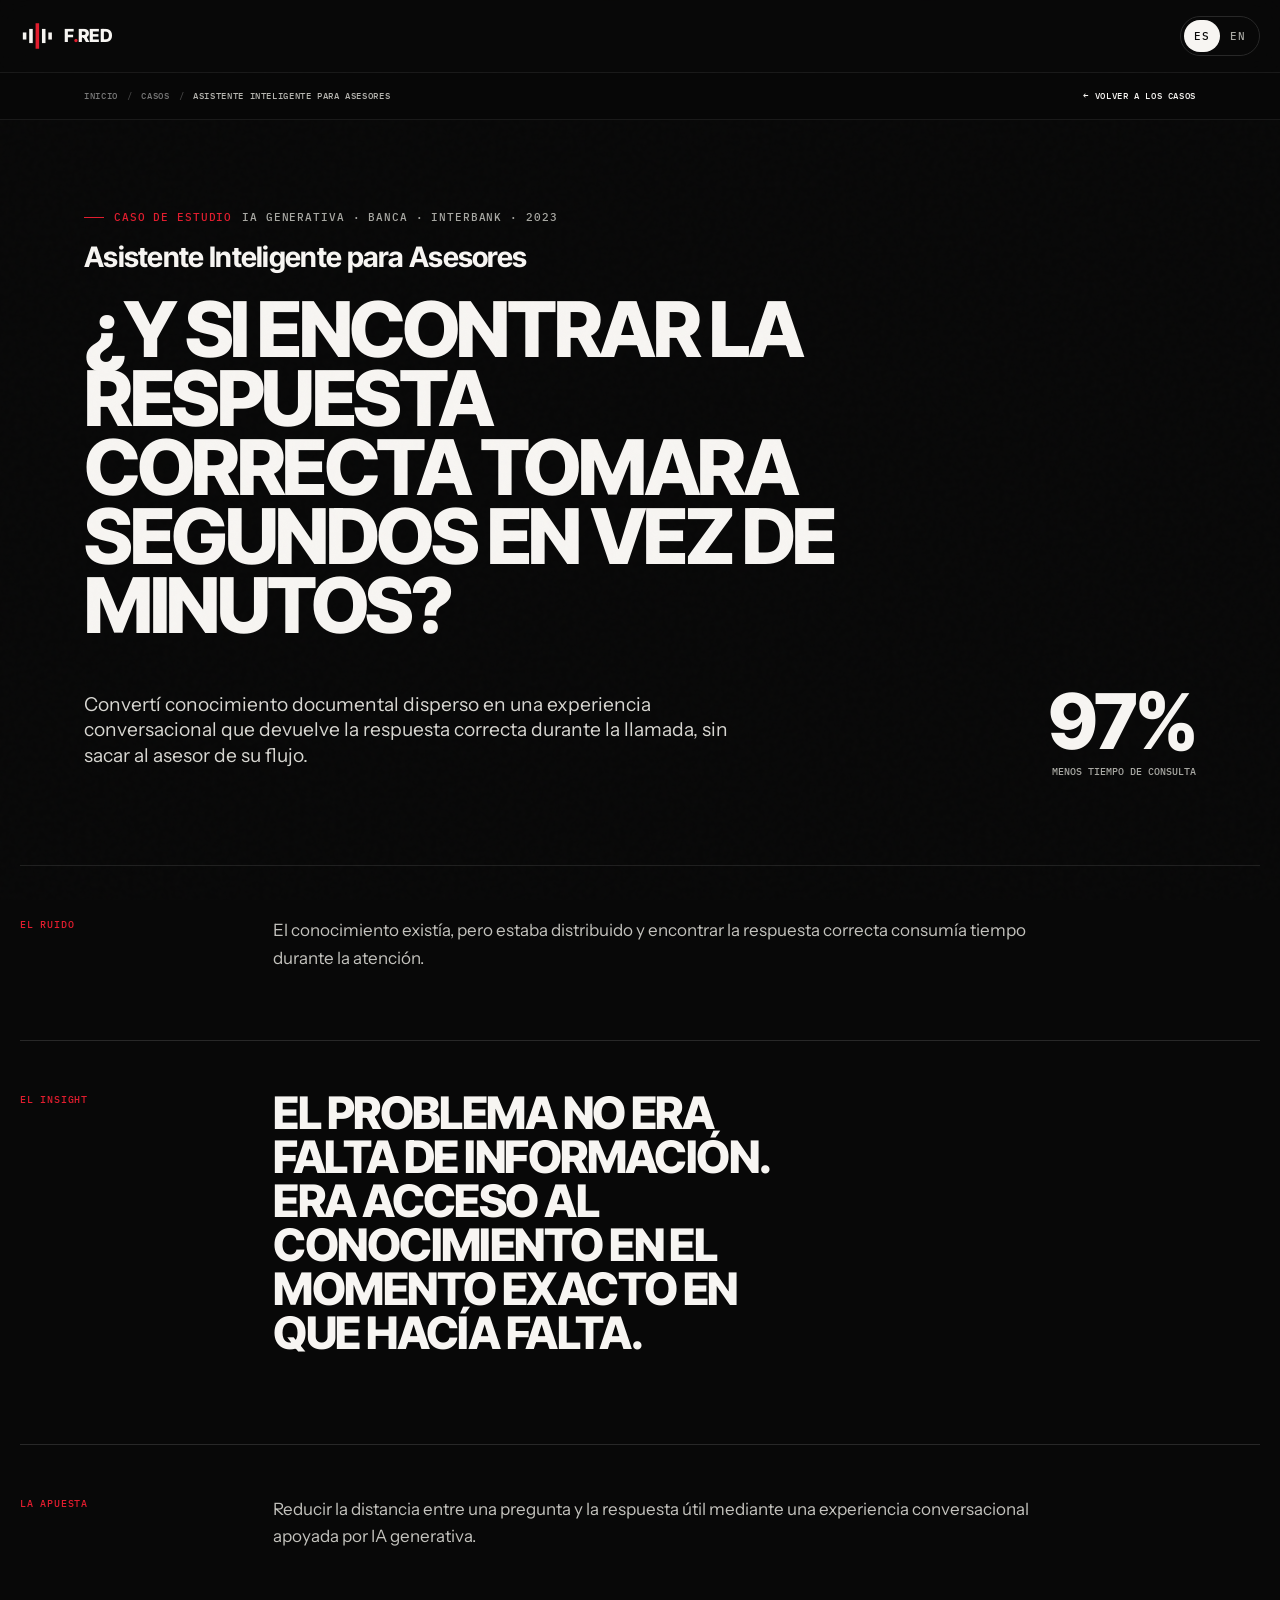
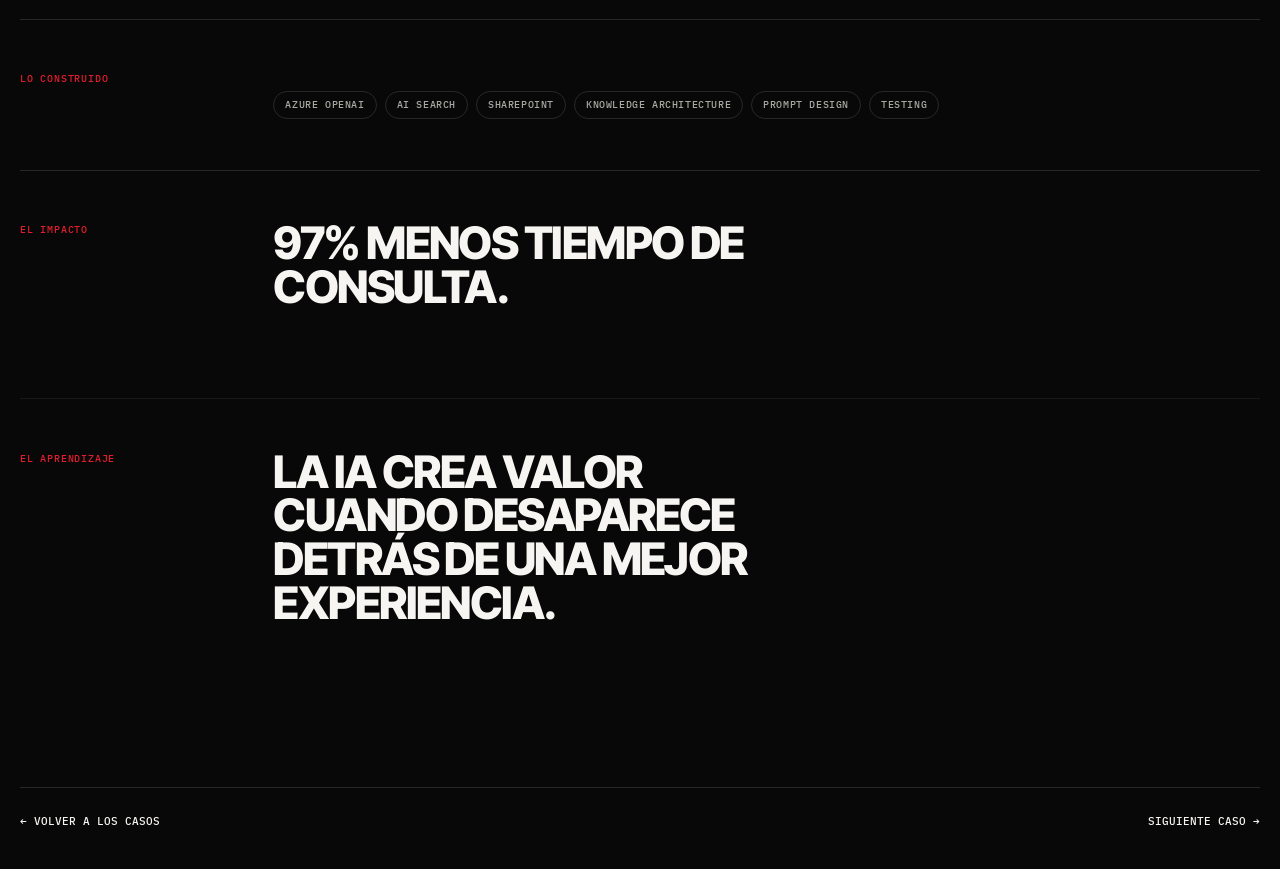
==== work/genai-knowledge.html @ 4cd82a24 "Upload complete F.RED Portfolio v22" ====
<!doctype html>
<html lang="es">
<head>
  <meta charset="utf-8">
  <meta name="viewport" content="width=device-width,initial-scale=1">
  <title>F.RED — Case Study</title>
  <meta name="theme-color" content="#080808">
  <link rel="icon" href="../assets/brand/favicon.svg" type="image/svg+xml">
  <link rel="preconnect" href="https://fonts.googleapis.com">
  <link rel="preconnect" href="https://fonts.gstatic.com" crossorigin>
  <link rel="stylesheet" href="https://fonts.googleapis.com/css2?family=IBM+Plex+Mono:wght@400;500;600&family=Instrument+Sans:wght@400;500;600&family=Inter+Tight:wght@700;800;900&display=swap">
  <link rel="stylesheet" href="../css/styles.css">
</head>
<body data-case-id="genai-knowledge">
<a class="skip-link" href="#case-flow">Saltar al contenido</a><div class="noise" aria-hidden="true"></div>
<nav class="nav" aria-label="Principal"><div class="wrap nav__inner">
  <a class="brand" href="../index.html#top" aria-label="F.RED, inicio"><svg class="mark" viewBox="0 0 48 48" aria-hidden="true"><rect x="4" y="19" width="5" height="10" fill="currentColor"/><rect x="13" y="14" width="5" height="20" fill="currentColor"/><rect x="22" y="6" width="5" height="36" fill="#E11D2E"/><rect x="31" y="14" width="5" height="20" fill="currentColor"/><rect x="40" y="19" width="5" height="10" fill="currentColor"/></svg><span>F<span class="dot">.</span>RED</span></a>
  <div class="lang" style="margin-left:auto" role="group" aria-label="Idioma"><button type="button" data-lang="es">ES</button><button type="button" data-lang="en">EN</button></div>
</div></nav>
<div class="case-breadcrumb"><div class="wrap case-breadcrumb__inner">
  <nav class="case-breadcrumb__trail" aria-label="Breadcrumb"><a href="../index.html#top" id="crumb-home">INICIO</a><i>/</i><a href="../index.html#work" id="crumb-work">CASOS</a><i>/</i><span class="case-breadcrumb__current" id="crumb-current"></span></nav>
  <a class="case-breadcrumb__back" id="crumb-back" href="../index.html#work">← VOLVER A LOS CASOS</a>
</div></div>
<main>
  <header class="case-hero"><div class="wrap case-hero__grid">
    <div><p class="eyebrow"><b id="case-study-label">CASO DE ESTUDIO</b> <span id="case-category"></span></p><p class="case-project-name" id="case-title"></p><h1 class="display display-lg" id="case-question" style="max-width:15ch;margin-top:22px"></h1><p class="lead" id="case-summary" style="margin-top:24px"></p></div>
    <aside class="case-metric"><strong id="case-metric"></strong><span id="case-metric-label"></span></aside>
  </div></header>
  <div class="wrap case-flow" id="case-flow"></div>
  <div class="wrap case-nav"><a id="back-work" href="../index.html#work">← VOLVER A LOS CASOS</a><a id="next-case" href="process-redesign.html">SIGUIENTE CASO →</a></div>
</main>
<script src="../js/content.js"></script><script src="../js/case.js"></script><script src="../js/motion.js"></script>
</body></html>
---- css/styles.css ----
:root{
  --onyx:#080808;--onyx-2:#101010;--bone:#F7F5F2;--gray:#A8A8A3;--line:#282828;
  --red:#E11D2E;--gold:#D4AF37;--max:1240px;--pad:clamp(22px,5vw,76px);
  --display:"Inter Tight",Inter,Arial,sans-serif;--body:"Instrument Sans",Inter,Arial,sans-serif;--mono:"IBM Plex Mono",monospace;
  --ease:cubic-bezier(.2,.8,.2,1);
}
*{box-sizing:border-box}html{scroll-behavior:smooth;background:var(--onyx);color:var(--bone)}body{margin:0;font-family:var(--body);background:var(--onyx);color:var(--bone);line-height:1.5;overflow-x:hidden}a{color:inherit;text-decoration:none}button,input{font:inherit}img,video{display:block;max-width:100%}::selection{background:var(--red);color:white}
.skip-link{position:fixed;z-index:9999;top:12px;left:12px;padding:10px 14px;background:var(--bone);color:var(--onyx);transform:translateY(-150%);transition:.2s}.skip-link:focus{transform:none}.wrap{width:min(100%,var(--max));margin:auto;padding-inline:var(--pad)}
.noise{pointer-events:none;position:fixed;inset:0;z-index:50;opacity:.025;background-image:url("data:image/svg+xml,%3Csvg viewBox='0 0 160 160' xmlns='http://www.w3.org/2000/svg'%3E%3Cfilter id='n'%3E%3CfeTurbulence type='fractalNoise' baseFrequency='.95' numOctaves='3' stitchTiles='stitch'/%3E%3C/filter%3E%3Crect width='100%25' height='100%25' filter='url(%23n)' opacity='.7'/%3E%3C/svg%3E")}
.progress{position:fixed;top:0;left:0;height:2px;background:var(--red);width:0;z-index:999;transform-origin:left}

/* nav */
.nav{position:sticky;top:0;z-index:100;background:rgba(8,8,8,.88);backdrop-filter:blur(14px);border-bottom:1px solid rgba(255,255,255,.07)}.nav__inner{height:72px;display:flex;align-items:center;gap:24px}.brand{display:flex;align-items:center;gap:10px;font:800 18px/1 var(--display);letter-spacing:-.02em;white-space:nowrap}.mark{width:34px;height:34px;color:var(--bone)}.dot{color:var(--red)}.nav__links{display:flex;gap:24px;margin-left:auto;align-items:center}.nav__links a,.lang button{font:500 11px/1 var(--mono);letter-spacing:.08em;color:var(--gray);text-transform:uppercase}.nav__links a:hover,.nav__links a:focus-visible,.lang button:hover,.lang button:focus-visible{color:var(--bone)}.lang{display:flex;border:1px solid var(--line);border-radius:999px;padding:3px}.lang button{min-width:36px;height:32px;border:0;background:transparent;border-radius:999px;cursor:pointer}.lang button[aria-pressed="true"]{background:var(--bone);color:var(--onyx)}.nav__cta{display:inline-flex;align-items:center;justify-content:center;min-height:44px;padding:0 18px;border-radius:999px;background:var(--red);font:600 12px/1 var(--mono);letter-spacing:.04em}.nav-toggle{display:none;margin-left:auto;width:44px;height:44px;border:1px solid var(--line);background:transparent;color:white;border-radius:50%;position:relative}.nav-toggle span{position:absolute;left:12px;right:12px;height:1px;background:currentColor;transition:.2s}.nav-toggle span:first-child{top:17px}.nav-toggle span:last-child{top:25px}.nav-toggle[aria-expanded="true"] span:first-child{transform:translateY(4px) rotate(45deg)}.nav-toggle[aria-expanded="true"] span:last-child{transform:translateY(-4px) rotate(-45deg)}

/* global type */
.eyebrow{font:500 11px/1.4 var(--mono);letter-spacing:.08em;text-transform:uppercase;color:var(--gray);display:flex;align-items:center;gap:10px}.eyebrow b{color:var(--red);font-weight:500}.eyebrow::before{content:"";width:20px;height:1px;background:var(--red)}h1,h2,h3,p{margin-top:0}.display{font-family:var(--display);font-weight:800;letter-spacing:-.045em;line-height:.9;text-transform:uppercase}.display-xl{font-size:clamp(58px,10vw,144px);max-width:10ch}.display-lg{font-size:clamp(48px,7vw,96px);max-width:11ch}.display-md{font-size:clamp(36px,5vw,66px)}.lead{font-size:clamp(20px,2vw,28px);line-height:1.35;color:#d8d7d2;max-width:760px}.body{font-size:clamp(17px,1.4vw,20px);line-height:1.65;color:#c3c2bd;max-width:720px}.mono{font-family:var(--mono);letter-spacing:.03em}.red{color:var(--red)}.dim{color:var(--gray)}.kicker{font:500 12px/1.4 var(--mono);letter-spacing:.06em;text-transform:uppercase;color:var(--gray)}
.section{position:relative;padding:clamp(88px,11vw,160px) 0;border-top:1px solid rgba(255,255,255,.07)}.section:first-of-type{border-top:0}.section-head{display:grid;grid-template-columns:4fr 8fr;gap:40px;margin-bottom:clamp(48px,7vw,88px)}.section-head__copy{grid-column:2}.section-head .eyebrow{align-self:start}.surface{background:#0d0d0d}.surface-light{background:var(--bone);color:var(--onyx)}.surface-light .body,.surface-light .lead,.surface-light .dim{color:#55534f}.surface-light .eyebrow{color:#6b6965}
.btn{display:inline-flex;align-items:center;justify-content:center;gap:12px;min-height:50px;padding:0 20px;border-radius:999px;font:600 12px/1 var(--mono);letter-spacing:.04em;text-transform:uppercase;border:1px solid var(--line);transition:.25s var(--ease)}.btn:hover{transform:translateY(-2px);border-color:#555}.btn--red{background:var(--red);border-color:var(--red);color:white}.btn--ghost{background:transparent}.btn--text{border:0;padding:0;min-height:44px;border-radius:0}.btn--text:hover{transform:none;color:var(--red)}.tag-row{display:flex;flex-wrap:wrap;gap:8px}.tag{padding:8px 11px;border:1px solid var(--line);border-radius:999px;color:var(--gray);font:500 10px/1 var(--mono);letter-spacing:.06em;text-transform:uppercase}
.reveal{opacity:0;transform:translateY(24px);transition:opacity .7s var(--ease),transform .7s var(--ease)}.reveal.in{opacity:1;transform:none}

/* 01 */
.hero{min-height:calc(100svh - 72px);display:flex;align-items:center;padding:clamp(70px,9vw,120px) 0 56px;position:relative;overflow:hidden}.hero::after{content:"";position:absolute;inset:auto -15vw -40vh auto;width:70vw;height:70vw;background:radial-gradient(circle,rgba(225,29,46,.12),transparent 68%);pointer-events:none}.hero__grid{display:grid;grid-template-columns:8fr 4fr;gap:50px;align-items:end}.hero__meta{display:flex;flex-direction:column;gap:28px}.hero__sub{font-size:clamp(19px,2vw,28px);line-height:1.42;color:#cdccc7;max-width:720px}.hero__tagline{font:500 15px/1.4 var(--mono);text-transform:uppercase;letter-spacing:.08em}.hero__actions{display:flex;gap:12px;flex-wrap:wrap}.hero__side{min-height:410px;display:flex;flex-direction:column;justify-content:flex-end;align-items:flex-end;position:relative}.hero__sig{width:min(100%,320px);opacity:.95}.hero__person{font:500 11px/1.8 var(--mono);text-align:right;text-transform:uppercase;color:var(--gray);margin-top:28px}.hero__person strong{color:var(--bone);font-weight:500}.hero__scroll{position:absolute;bottom:24px;left:var(--pad);font:500 10px/1 var(--mono);color:#777;text-transform:uppercase;letter-spacing:.08em;display:flex;align-items:center;gap:8px}.hero__scroll::before{content:"";width:34px;height:1px;background:#555}
.why-grid{display:grid;grid-template-columns:5fr 7fr;gap:80px;align-items:start}.why-points{margin:30px 0 0;padding:0;list-style:none;border-top:1px solid var(--line)}.why-points li{display:grid;grid-template-columns:34px 1fr;gap:14px;padding:16px 0;border-bottom:1px solid var(--line);font:500 12px/1.4 var(--mono);text-transform:uppercase;color:#d2d1cc}.why-points span{color:var(--red)}.pullquote{margin-top:42px;font:800 clamp(28px,4vw,52px)/.98 var(--display);letter-spacing:-.035em;text-transform:uppercase;max-width:12ch}
.film{position:relative;overflow:hidden;background:#111;border:1px solid #202020;margin-top:clamp(64px,8vw,110px);isolation:isolate}.film--presence{height:min(86vh,820px);min-height:520px}.film video{width:100%;height:100%;object-fit:cover;filter:saturate(.75) contrast(1.05)}.film::after{content:"";position:absolute;inset:0;z-index:1;background:linear-gradient(90deg,rgba(8,8,8,.72),rgba(8,8,8,.05) 55%,rgba(8,8,8,.18)),linear-gradient(0deg,rgba(8,8,8,.55),transparent 48%)}.film__overlay{position:absolute;inset:0;z-index:2;padding:clamp(24px,4vw,54px);display:flex;flex-direction:column;justify-content:space-between;pointer-events:none}.film__label{font:500 10px/1.3 var(--mono);letter-spacing:.08em;text-transform:uppercase}.film__copy{font:800 clamp(36px,7vw,92px)/.88 var(--display);letter-spacing:-.04em;text-transform:uppercase;max-width:8ch;text-shadow:0 2px 24px #000}.film__close{font:500 12px/1.4 var(--mono);letter-spacing:.08em;text-transform:uppercase}.film__beat{display:inline-block;color:var(--red)}
.film[data-animate="presence"] .film__label,.film[data-animate="presence"] .film__copy,.film[data-animate="presence"] .film__close{animation:filmFade 10s infinite both}.film[data-animate="presence"] .film__copy{animation-delay:1.3s}.film[data-animate="presence"] .film__close{animation-delay:5.8s}@keyframes filmFade{0%,8%{opacity:0;transform:translateY(12px)}18%,72%{opacity:1;transform:none}90%,100%{opacity:0;transform:none}}

/* 02 method */
.method-intro{display:flex;justify-content:space-between;align-items:end;gap:30px;margin-bottom:50px}.method-loop{font:500 12px/1.8 var(--mono);letter-spacing:.04em;color:var(--gray);text-transform:uppercase}.method-layout{display:grid;grid-template-columns:5fr 7fr;gap:70px;align-items:start}.method-steps{display:flex;flex-direction:column}.step{min-height:56vh;padding:44px 0;border-top:1px solid var(--line);opacity:.35;transition:.45s}.step.active{opacity:1}.step:first-child{border-top:0}.step__num{font:500 11px/1 var(--mono);color:var(--red);text-transform:uppercase;letter-spacing:.08em}.step h3{font:800 clamp(34px,4vw,54px)/.95 var(--display);letter-spacing:-.035em;text-transform:uppercase;margin:18px 0}.step p{font-size:18px;color:#b9b8b3;max-width:520px}.step__acts{display:flex;gap:8px;flex-wrap:wrap;margin:22px 0}.step__q{font:500 11px/1.5 var(--mono);color:#e4e3de;text-transform:uppercase;letter-spacing:.04em}.method-film{position:sticky;top:96px;height:calc(100vh - 128px);min-height:560px;margin:0}.method-film .film__copy{font-size:clamp(34px,5vw,70px);max-width:8ch}.method-film__stage{font:500 11px/1.4 var(--mono);letter-spacing:.08em;text-transform:uppercase;color:var(--bone)}.method-film__stage b{color:var(--red);font-weight:500}
.capabilities{margin-top:80px;padding-top:70px;border-top:1px solid var(--line)}.cap-title{font:800 clamp(40px,6vw,82px)/.9 var(--display);text-transform:uppercase;letter-spacing:-.04em;max-width:11ch}.cap-grid{display:grid;grid-template-columns:repeat(5,1fr);gap:1px;background:var(--line);border:1px solid var(--line);margin-top:52px}.cap{background:var(--onyx);padding:28px 22px;min-height:280px}.cap h3{font:700 18px/1 var(--display);text-transform:uppercase;margin-bottom:24px}.cap ul{list-style:none;padding:0;margin:0}.cap li{padding:7px 0;font-size:13px;color:#aaa9a4}.cap-close{font:700 clamp(26px,4vw,50px)/1 var(--display);letter-spacing:-.025em;text-transform:uppercase;margin-top:52px;max-width:18ch}

/* 03 work */
.work-intro{display:grid;grid-template-columns:5fr 7fr;gap:60px;margin-bottom:60px}.work-list{border-top:1px solid var(--line)}.project{display:grid;grid-template-columns:1.2fr 5fr 1.7fr;gap:30px;padding:42px 0;border-bottom:1px solid var(--line);align-items:start;transition:.25s}.project:hover{padding-left:12px}.project__cat{font:500 10px/1.5 var(--mono);letter-spacing:.08em;color:var(--gray);text-transform:uppercase}.project__q{font:800 clamp(30px,4vw,58px)/.95 var(--display);letter-spacing:-.035em;text-transform:uppercase;max-width:13ch}.project__summary{margin-top:18px;color:#aaa9a4;max-width:600px;font-size:16px}.project__impact{text-align:right}.project__metric{font:800 clamp(34px,4vw,56px)/1 var(--display);letter-spacing:-.04em}.project__label{font:500 10px/1.4 var(--mono);letter-spacing:.05em;color:var(--gray);text-transform:uppercase;margin-top:8px}.project__link{display:inline-block;margin-top:22px;font:500 11px/1 var(--mono);text-transform:uppercase;color:var(--bone)}.project:hover .project__link{color:var(--red)}

/* 04 impact about */
.metrics{display:grid;grid-template-columns:repeat(4,1fr);border-top:1px solid var(--line);border-left:1px solid var(--line);margin-top:60px}.metric{min-height:210px;padding:28px;border-right:1px solid var(--line);border-bottom:1px solid var(--line);display:flex;flex-direction:column;justify-content:space-between}.metric__v{font:800 clamp(42px,5vw,72px)/.9 var(--display);letter-spacing:-.045em}.metric__l{font:500 10px/1.5 var(--mono);letter-spacing:.06em;text-transform:uppercase;color:var(--gray)}.impact-film{height:min(74vh,720px)}.impact-film .film__copy{font-size:clamp(32px,5vw,64px);max-width:10ch}.impact-flow{font:500 10px/1.8 var(--mono);letter-spacing:.08em;text-transform:uppercase;display:flex;gap:8px;flex-wrap:wrap;align-items:center}.impact-flow span:nth-child(even){color:var(--red)}
.about-grid{display:grid;grid-template-columns:5fr 7fr;gap:70px;margin-top:clamp(90px,11vw,150px);align-items:start}.about-photo{position:sticky;top:100px}.about-photo img{width:100%;aspect-ratio:1/1;object-fit:cover;filter:saturate(.75) contrast(1.05);border:1px solid var(--line)}.about-copy h3{font:800 clamp(46px,6vw,82px)/.9 var(--display);letter-spacing:-.04em;text-transform:uppercase}.role-cycler{font:500 13px/1.5 var(--mono);color:var(--red);text-transform:uppercase;letter-spacing:.06em;margin:34px 0}.origin{margin-top:70px;padding-top:52px;border-top:1px solid var(--line)}.origin h4{font:800 clamp(34px,4vw,56px)/.95 var(--display);text-transform:uppercase;letter-spacing:-.03em;max-width:12ch}.origin p{max-width:650px;color:#b9b8b3;font-size:18px}.origin__close{font:500 12px/1.8 var(--mono);text-transform:uppercase;letter-spacing:.06em;margin-top:36px}

/* 05 testimonials contact */
.testi-grid{display:grid;grid-template-columns:1fr 1fr;gap:18px;margin-top:56px}.testi{background:#0d0d0d;border:1px solid var(--line);padding:clamp(28px,4vw,48px);min-height:350px;display:flex;flex-direction:column}.testi__quote{font-size:clamp(19px,2vw,25px);line-height:1.48;font-style:italic;color:#deddd8}.testi__quote::before{content:"“";display:block;color:var(--red);font:800 52px/1 var(--display);font-style:normal}.testi__person{display:flex;align-items:center;gap:14px;margin-top:auto;padding-top:36px}.avatar{width:52px;height:52px;border-radius:50%;display:grid;place-items:center;background:var(--red);font:600 12px/1 var(--mono)}.avatar--gray{background:#333}.testi__name{font-weight:600}.testi__role{font:500 11px/1.4 var(--mono);color:var(--gray);margin-top:3px}.principles-line{margin:70px 0;font:500 clamp(12px,1.6vw,18px)/1.8 var(--mono);letter-spacing:.13em;text-transform:uppercase;color:var(--gray);display:flex;flex-wrap:wrap;gap:10px 18px}.principles-line b{color:var(--red);font-weight:400}.contact{border-top:1px solid var(--line);padding-top:80px}.contact-grid{display:grid;grid-template-columns:8fr 4fr;gap:50px;align-items:end}.contact h3{font:800 clamp(50px,8vw,112px)/.86 var(--display);letter-spacing:-.05em;text-transform:uppercase;max-width:9ch}.contact h3 .good{color:var(--red);display:block;margin-top:18px}.contact__side{padding-bottom:10px}.contact__side .lead{font-size:21px}.contact-actions{display:flex;flex-direction:column;border-top:1px solid var(--line);margin-top:34px}.contact-actions a{min-height:58px;border-bottom:1px solid var(--line);display:flex;justify-content:space-between;align-items:center;font:500 11px/1 var(--mono);text-transform:uppercase;letter-spacing:.05em}.contact-actions a:hover{color:var(--red)}.contact-actions a[aria-disabled="true"],a[aria-disabled="true"]{opacity:.45;pointer-events:none}.footer{margin-top:110px;padding:36px 0 20px;border-top:1px solid var(--line)}.footer__top{display:grid;grid-template-columns:1fr auto;gap:40px;align-items:end}.footer__tagline{font:500 11px/1.6 var(--mono);color:var(--gray);text-transform:uppercase;letter-spacing:.06em}.footer__links{display:flex;gap:20px;flex-wrap:wrap;font:500 10px/1.4 var(--mono);text-transform:uppercase;color:var(--gray)}.footer__bottom{display:flex;justify-content:space-between;gap:20px;margin-top:34px;padding-top:20px;border-top:1px solid #1c1c1c;font:500 10px/1.4 var(--mono);color:#696969;text-transform:uppercase}

/* case pages */
.case-hero{padding:clamp(90px,10vw,150px) 0 70px}.case-hero__grid{display:grid;grid-template-columns:8fr 4fr;gap:50px}.case-metric{align-self:end;text-align:right}.case-metric strong{display:block;font:800 clamp(44px,6vw,84px)/.9 var(--display);letter-spacing:-.04em}.case-metric span{font:500 10px/1.4 var(--mono);color:var(--gray);text-transform:uppercase}.case-flow{padding:0 0 120px}.case-block{display:grid;grid-template-columns:3fr 9fr;gap:40px;padding:58px 0;border-top:1px solid var(--line)}.case-block__label{font:500 10px/1.5 var(--mono);letter-spacing:.08em;text-transform:uppercase;color:var(--red)}.case-block__content h2{font:800 clamp(34px,4vw,58px)/.98 var(--display);letter-spacing:-.035em;text-transform:uppercase;max-width:14ch}.case-block__content p{font-size:19px;color:#c3c2bd;max-width:760px}.case-tags{display:flex;gap:8px;flex-wrap:wrap;margin-top:20px}.case-nav{display:flex;justify-content:space-between;gap:20px;padding:32px 0;border-top:1px solid var(--line);font:500 11px/1.4 var(--mono);text-transform:uppercase}

/* focus */
:focus-visible{outline:2px solid var(--bone);outline-offset:4px}

@media(max-width:980px){
  .nav__links,.nav__cta{display:none}.nav-toggle{display:block}.nav__links.open{display:flex;position:absolute;left:0;right:0;top:72px;flex-direction:column;align-items:flex-start;padding:24px var(--pad) 32px;background:var(--onyx);border-bottom:1px solid var(--line);gap:0}.nav__links.open a{display:flex;align-items:center;min-height:50px;width:100%;border-bottom:1px solid #191919}.lang{margin-left:auto}
  .hero__grid,.why-grid,.method-layout,.work-intro,.about-grid,.contact-grid,.case-hero__grid{grid-template-columns:1fr}.hero__side{display:none}.display-xl{font-size:clamp(56px,14vw,112px)}.section-head{grid-template-columns:1fr;gap:22px}.section-head__copy{grid-column:1}.why-grid{gap:36px}.method-film{position:relative;top:auto;height:62vh;min-height:440px;order:-1;margin-bottom:34px}.step{min-height:auto;opacity:1;padding:36px 0}.cap-grid{grid-template-columns:repeat(2,1fr)}.cap:last-child{grid-column:span 2}.project{grid-template-columns:1fr 3fr}.project__impact{grid-column:2;text-align:left;display:flex;gap:16px;align-items:baseline}.metrics{grid-template-columns:repeat(2,1fr)}.about-photo{position:relative;top:auto;max-width:580px}.contact__side{max-width:620px}.case-metric{text-align:left}
}
@media(max-width:680px){
  :root{--pad:22px}.nav__inner{height:64px}.nav__links.open{top:64px}.nav__inner{gap:10px}.section{padding:86px 0}.hero{min-height:calc(100svh - 64px);padding-top:68px}.display-xl{font-size:clamp(54px,17vw,80px);line-height:.88}.hero__sub{font-size:19px}.hero__actions{flex-direction:column;align-items:stretch}.hero__actions .btn{width:100%}.film--presence{height:68vh;min-height:460px}.film__copy{font-size:clamp(38px,12vw,62px)}.film__overlay{padding:22px}.method-intro{display:block}.method-loop{margin-top:20px}.method-film{height:56vh;min-height:400px}.cap-grid{grid-template-columns:1fr}.cap:last-child{grid-column:auto}.cap{min-height:auto}.project{grid-template-columns:1fr;gap:14px;padding:32px 0}.project__impact{grid-column:1}.project__q{font-size:36px}.metrics{grid-template-columns:1fr}.metric{min-height:160px}.impact-film{height:62vh}.about-grid{gap:42px}.testi-grid{grid-template-columns:1fr}.testi{min-height:320px}.contact h3{font-size:clamp(52px,15vw,80px)}.footer__top,.footer__bottom{display:block}.footer__links{margin-top:24px}.footer__bottom p{margin-bottom:8px}.case-block{grid-template-columns:1fr;gap:18px;padding:44px 0}.case-hero__grid{gap:34px}
}
@media(prefers-reduced-motion:reduce){html{scroll-behavior:auto}.reveal{opacity:1!important;transform:none!important;transition:none!important}.film[data-animate] *{animation:none!important}.btn,.project{transition:none!important}.noise{display:none}}

/* =========================================================
   F.RED MOTION SYSTEM v10
   Inspired by the sense of momentum and experiential pacing
   of FEST, translated into the F.RED rhythm language.
   Motion is used to clarify hierarchy, progression and action.
   ========================================================= */
.motion-enhanced body{--motion-fast:320ms;--motion-mid:720ms;--motion-slow:1050ms;--motion-ease:cubic-bezier(.16,1,.3,1)}
.nav{transition:background .3s ease,border-color .3s ease;position:sticky;top:0;z-index:1000}
.nav.nav--hidden{transform:none!important}

/* opening / page transitions */
.page-wipe,.page-exit{position:fixed;inset:0;z-index:2000;display:grid;place-items:center;pointer-events:none;background:transparent;overflow:hidden}.page-wipe::before,.page-exit::before{content:"";position:absolute;inset:0;background:var(--red);transform-origin:left center}.page-wipe::after,.page-exit::after{content:"";position:absolute;inset:0;background:var(--onyx);transform-origin:left center}.page-wipe__mark,.page-exit>span{position:relative;z-index:3;font:800 clamp(28px,5vw,58px)/1 var(--display);letter-spacing:-.045em;color:var(--bone)}.page-wipe__mark span,.page-exit>span span{color:var(--red)}.page-wipe i{position:absolute;z-index:4;width:min(180px,30vw);height:2px;background:#393939;transform:translateY(44px)}.page-wipe i::after{content:"";display:block;width:100%;height:100%;background:var(--red);transform-origin:left;animation:wipeBeat .55s .1s var(--motion-ease) both}.motion-ready .page-wipe::before{animation:wipeRed .72s .18s var(--motion-ease) both}.motion-ready .page-wipe::after{animation:wipeBlack .72s .32s var(--motion-ease) both}.motion-ready .page-wipe__mark,.motion-ready .page-wipe i{animation:wipeCopy .36s .36s ease both}.page-exit{background:transparent}.page-exit::before,.page-exit::after{transform:scaleX(0)}.page-exit>span{opacity:0;transform:translateY(10px)}.page-exit.is-in::before{animation:exitWipe .42s var(--motion-ease) forwards}.page-exit.is-in::after{animation:exitWipe .42s .07s var(--motion-ease) forwards}.page-exit.is-in>span{animation:exitCopy .25s .16s ease forwards}
@keyframes wipeBeat{from{transform:scaleX(0)}to{transform:scaleX(1)}}@keyframes wipeRed{0%{transform:scaleX(1)}100%{transform:scaleX(0)}}@keyframes wipeBlack{0%{transform:scaleX(1)}100%{transform:scaleX(0)}}@keyframes wipeCopy{to{opacity:0;transform:translateY(-8px)}}@keyframes exitWipe{to{transform:scaleX(1)}}@keyframes exitCopy{to{opacity:1;transform:none}}

/* five-part narrative spine */
.motion-spine{position:fixed;z-index:950;right:22px;bottom:24px;display:grid;grid-template-columns:32px auto 76px auto 32px;align-items:center;gap:10px;padding:7px 8px;border:1px solid rgba(255,255,255,.12);background:rgba(8,8,8,.82);backdrop-filter:blur(14px);font:500 9px/1 var(--mono);letter-spacing:.08em;text-transform:uppercase;color:#8d8d89;box-shadow:0 12px 36px rgba(0,0,0,.28)}.motion-spine__name{color:#d8d7d2;min-width:54px}.motion-spine__line{width:76px;height:1px;background:#343434;overflow:hidden}.motion-spine__line i{display:block;width:100%;height:100%;background:var(--red);transform:scaleX(.2);transform-origin:left;transition:transform .42s var(--motion-ease)}.motion-spine__btn{width:32px;height:32px;display:grid;place-items:center;border:1px solid rgba(255,255,255,.1);background:transparent;color:#d8d7d2;cursor:pointer;transition:background .22s ease,color .22s ease,border-color .22s ease,transform .22s var(--motion-ease)}.motion-spine__btn:hover,.motion-spine__btn:focus-visible{background:var(--bone);color:var(--onyx);border-color:var(--bone);outline:none;transform:translateY(-1px)}.motion-spine__btn:disabled{opacity:.24;cursor:default;transform:none;background:transparent;color:#8d8d89;border-color:rgba(255,255,255,.08)}.motion-spine__num{color:#b7b6b2;white-space:nowrap}

/* section pulse. The red is a timing signal, not decoration. */
section[data-main-section]{position:relative}.section[data-main-section]::before,section[data-main-section]>.section:first-child::before{content:"";position:absolute;top:0;left:0;width:100%;height:1px;background:linear-gradient(90deg,var(--red) 0 18%,rgba(225,29,46,.15) 18% 34%,transparent 55%);transform:scaleX(0);transform-origin:left;transition:transform 1.05s var(--motion-ease);pointer-events:none}.section[data-main-section].is-current::before,section[data-main-section].is-current>.section:first-child::before{transform:scaleX(1)}

/* kinetic type reveal: large messages enter as one deliberate beat */
.motion-enhanced .display.reveal,.motion-enhanced .about-copy h3.reveal,.motion-enhanced .origin h4.reveal,.motion-enhanced .contact h3.reveal{clip-path:inset(0 0 100% 0);transform:translateY(34px);transition:opacity .7s var(--motion-ease),transform .9s var(--motion-ease),clip-path .95s var(--motion-ease)}.motion-enhanced .display.reveal.in,.motion-enhanced .about-copy h3.reveal.in,.motion-enhanced .origin h4.reveal.in,.motion-enhanced .contact h3.reveal.in{clip-path:inset(0 0 0 0);transform:none}
.motion-enhanced .eyebrow.reveal{transform:translateX(-16px);transition-duration:.65s}.motion-enhanced .eyebrow.reveal.in{transform:none}

/* visual media gains depth as the user moves, but never hijacks scrolling */
.film video,.about-photo img{will-change:transform;transform-origin:center center;transition:filter .65s ease}.film:hover video{filter:saturate(.9) contrast(1.06)}.film{transition:border-color .6s ease,box-shadow .8s ease}.film.in{box-shadow:0 28px 90px rgba(0,0,0,.18)}
.film__overlay::after{content:"";position:absolute;left:clamp(24px,4vw,54px);right:clamp(24px,4vw,54px);bottom:clamp(24px,4vw,54px);height:1px;background:linear-gradient(90deg,var(--red),rgba(255,255,255,.12) 32%,transparent 78%);transform:scaleX(.12);transform-origin:left;opacity:.72;transition:transform 1.1s var(--motion-ease)}.film.in .film__overlay::after{transform:scaleX(1)}

/* staged information: progressive, not simultaneous */
.motion-stagger>*{opacity:0;transform:translateY(26px);transition:opacity .62s var(--motion-ease),transform .72s var(--motion-ease);transition-delay:calc(var(--motion-i,0) * 85ms)}.motion-stagger.is-in>*{opacity:1;transform:none}
.cap{position:relative;overflow:hidden;transition:transform .42s var(--motion-ease),background .42s ease}.cap::before{content:"";position:absolute;left:0;top:0;width:100%;height:2px;background:var(--red);transform:scaleX(0);transform-origin:left;transition:transform .48s var(--motion-ease)}.cap:hover{transform:translateY(-6px);background:#121212}.cap:hover::before{transform:scaleX(1)}
.metric{position:relative;overflow:hidden}.metric::after{content:"";position:absolute;inset:auto 0 0;height:2px;background:var(--red);transform:translateX(-101%);transition:transform .6s var(--motion-ease)}.metric:hover::after{transform:none}.metric__v{transition:transform .5s var(--motion-ease)}.metric:hover .metric__v{transform:translateY(-5px)}

/* work rows move like a directional track */
.project{position:relative;isolation:isolate;overflow:hidden;transition:padding .45s var(--motion-ease),background .45s ease}.project::before{content:"";position:absolute;z-index:-1;inset:0;background:linear-gradient(90deg,rgba(225,29,46,.105),rgba(225,29,46,.018) 42%,transparent 74%);transform:translateX(-102%);transition:transform .62s var(--motion-ease)}.project:hover::before{transform:none}.project__q,.project__metric,.project__link{transition:transform .5s var(--motion-ease),color .3s ease}.project:hover .project__q{transform:translateX(8px)}.project:hover .project__metric{transform:translateX(-8px)}.project__link::after{content:"  ↗";display:inline-block;transform:translate(-5px,4px);opacity:0;transition:.35s var(--motion-ease)}.project:hover .project__link::after{transform:none;opacity:1}

/* testimonials: light tactile response */
.testi{transition:transform .5s var(--motion-ease),border-color .35s ease,background .35s ease}.testi:hover{transform:translateY(-7px);border-color:#3a3a3a;background:#101010}.testi__quote::before{transition:transform .5s var(--motion-ease)}.testi:hover .testi__quote::before{transform:translateX(8px)}

/* case-study sequence */
.case-reveal{opacity:0;transform:translateY(30px);clip-path:inset(0 0 12% 0);transition:opacity .68s var(--motion-ease),transform .85s var(--motion-ease),clip-path .85s var(--motion-ease)}.case-reveal.is-in{opacity:1;transform:none;clip-path:inset(0)}.case-block__label{transition:letter-spacing .45s var(--motion-ease)}.case-block:hover .case-block__label{letter-spacing:.14em}.case-block__content h2{transition:transform .55s var(--motion-ease)}.case-block:hover .case-block__content h2{transform:translateX(7px)}

@media(max-width:980px){.motion-spine{right:12px;bottom:14px;grid-template-columns:30px auto 44px 30px;gap:7px}.motion-spine__name{display:none}.motion-spine__line{width:44px}.motion-spine__btn{width:30px;height:30px}.nav.nav--hidden{transform:none}.film video,.about-photo img{will-change:auto}}
@media(max-width:680px){.motion-spine{font-size:8px;padding:6px 7px;right:10px;bottom:10px}.motion-spine__line{width:38px}.project:hover{padding-left:0}.project:hover .project__q,.project:hover .project__metric{transform:none}.cap:hover,.testi:hover{transform:none}}
@media(prefers-reduced-motion:reduce){.page-wipe,.page-exit{display:none!important}.motion-enhanced .display.reveal,.motion-enhanced .about-copy h3.reveal,.motion-enhanced .origin h4.reveal,.motion-enhanced .contact h3.reveal,.motion-stagger>*,.case-reveal{opacity:1!important;transform:none!important;clip-path:none!important;transition:none!important}.film video,.about-photo img{transform:none!important}.section[data-main-section]::before,section[data-main-section]>.section:first-child::before{transition:none!important;transform:none!important}.nav{transition:none!important}}

/* =========================================================
   F.RED VIDEO DIRECTION v11 — FULL-BLEED CINEMATIC STAGES
   Videos are not cards. Each film becomes a spatial chapter.
   ========================================================= */

/* Full-bleed utility: escape any content wrapper and use the viewport. */
.film--full{
  width:100vw;
  max-width:none;
  margin-left:calc(50% - 50vw);
  margin-right:calc(50% - 50vw);
  border-left:0;
  border-right:0;
  border-radius:0;
  box-shadow:none;
}

/* Make footage feel present instead of hidden under a heavy treatment. */
.film--full video{
  max-width:none;
  filter:saturate(.9) contrast(1.04) brightness(.96);
}
.film--full::after{
  background:
    linear-gradient(90deg,rgba(8,8,8,.68) 0%,rgba(8,8,8,.28) 33%,rgba(8,8,8,.05) 62%,rgba(8,8,8,.16) 100%),
    linear-gradient(0deg,rgba(8,8,8,.48) 0%,transparent 42%,rgba(8,8,8,.18) 100%);
}
.film--full .film__overlay{
  padding-left:max(var(--pad),calc((100vw - var(--max))/2 + var(--pad)));
  padding-right:max(var(--pad),calc((100vw - var(--max))/2 + var(--pad)));
}
.film--full .film__overlay::after{
  left:max(var(--pad),calc((100vw - var(--max))/2 + var(--pad)));
  right:max(var(--pad),calc((100vw - var(--max))/2 + var(--pad)));
}

/* 01 / PRESENCE — a true visual chapter after WHY. */
.film--presence{
  height:calc(100svh - 72px);
  min-height:640px;
  max-height:980px;
  margin-top:clamp(72px,9vw,128px);
  margin-bottom:clamp(-160px,-11vw,-88px);
}
.film--presence video{object-position:center 46%}
.film--presence .film__copy{
  font-size:clamp(54px,8.4vw,126px);
  max-width:8ch;
}

/* 02 / CLARITY — video first, framework second. No more 40/60 split. */
.method-layout{
  display:flex;
  flex-direction:column;
  gap:0;
  align-items:stretch;
}
.method-film{
  order:-1;
  position:relative;
  top:auto;
  width:100vw;
  height:calc(100svh - 72px);
  min-height:640px;
  max-height:980px;
  margin-top:0;
  margin-bottom:clamp(70px,8vw,112px);
}
.method-film video{object-position:center 50%}
.method-film .film__copy{
  font-size:clamp(50px,7.6vw,112px);
  max-width:8ch;
  align-self:flex-start;
}
.method-film__stage{
  align-self:flex-end;
  max-width:560px;
  text-align:right;
  color:#d9d8d3;
}
.method-steps{
  display:grid;
  grid-template-columns:repeat(2,minmax(0,1fr));
  column-gap:clamp(42px,6vw,92px);
  row-gap:0;
}
.step{
  min-height:auto;
  padding:clamp(42px,5vw,68px) 0;
  opacity:1;
}
.step:nth-child(-n+2){border-top:1px solid var(--line)}
.step h3{font-size:clamp(36px,4.3vw,58px)}

/* 03 / IMPACT — the proof becomes another full-screen visual chapter. */
.impact-film{
  height:calc(100svh - 72px);
  min-height:640px;
  max-height:980px;
  margin-top:clamp(72px,8vw,112px);
  margin-bottom:clamp(84px,10vw,138px);
}
.impact-film video{object-position:center 50%}
.impact-film .film__copy{
  font-size:clamp(48px,7.2vw,106px);
  max-width:9ch;
}
.impact-film .impact-flow{max-width:850px}

/* Large screens: keep the film visually immersive, not ultra-wide and short. */
@media(min-width:1500px){
  .film--presence,.method-film,.impact-film{height:min(82svh,960px)}
}

/* Tablet: still full bleed, but protect the subject and copy. */
@media(max-width:980px){
  .film--presence,.method-film,.impact-film{
    width:100vw;
    height:78svh;
    min-height:560px;
    max-height:none;
    margin-left:calc(50% - 50vw);
    margin-right:calc(50% - 50vw);
  }
  .film--presence{margin-bottom:-86px}
  .method-film{order:-1;margin-bottom:62px}
  .method-steps{grid-template-columns:1fr 1fr;column-gap:36px}
  .method-film__stage{max-width:440px}
  .impact-film{margin-bottom:82px}
}

/* Mobile: full width remains mandatory, while height and copy become portrait-aware. */
@media(max-width:680px){
  .film--full .film__overlay{
    padding:24px 22px 28px;
  }
  .film--full .film__overlay::after{left:22px;right:22px;bottom:28px}
  .film--presence,.method-film,.impact-film{
    height:72svh;
    min-height:500px;
  }
  .film--presence{margin-top:58px;margin-bottom:-86px}
  .film--presence video{object-position:58% 50%}
  .method-film video{object-position:54% 50%}
  .impact-film video{object-position:52% 50%}
  .film--presence .film__copy,.method-film .film__copy,.impact-film .film__copy{
    font-size:clamp(40px,12vw,64px);
  }
  .method-film__stage{font-size:9px;max-width:290px;text-align:left;align-self:flex-start}
  .method-steps{grid-template-columns:1fr}
  .step:nth-child(-n+2){border-top:1px solid var(--line)}
  .impact-flow{display:none}
}

@media(prefers-reduced-motion:reduce){
  .film--full video{transform:none!important}
}

/* =========================================================
   F.RED CINEMATIC FLOW v12
   Loader + video-first opening + motion bridges in all 5 chapters.
   Three narrative films remain primary; Work and People use lightweight
   derivative bridge clips so motion supports the story without adding weight.
   ========================================================= */

/* --- Initial loader ------------------------------------------------------ */
body.is-loading{overflow:hidden}
.site-loader{
  position:fixed;inset:0;z-index:5000;display:grid;place-items:center;
  background:#06080d;color:var(--bone);overflow:hidden;
  transition:opacity .48s ease,visibility .48s ease;
}
.site-loader::before{
  content:"";position:absolute;inset:0;pointer-events:none;opacity:.14;
  background:radial-gradient(circle at 50% 48%,rgba(225,29,46,.08),transparent 24%);
}
.site-loader__inner{position:relative;width:min(220px,58vw);display:flex;flex-direction:column;align-items:center}
.site-loader__brand{font:800 clamp(38px,4.2vw,58px)/1 var(--display);letter-spacing:-.055em;color:var(--bone)}
.site-loader__brand span{color:var(--red)}
.site-loader__track{width:190px;max-width:100%;height:2px;margin-top:38px;background:#282c33;overflow:hidden}
.site-loader__track i{display:block;width:100%;height:100%;background:var(--red);transform:scaleX(.04);transform-origin:left center;will-change:transform}
.site-loader__value{margin-top:26px;font:500 11px/1 var(--mono);letter-spacing:.22em;color:#777d87}
.site-loader__caption{margin-top:16px;font:500 8px/1 var(--mono);letter-spacing:.18em;color:#414650;opacity:0;transform:translateY(4px);animation:loaderCaption .5s .45s ease forwards}
.site-loader--complete{opacity:0;visibility:hidden}
.site-loader--complete .site-loader__inner{animation:loaderOut .42s var(--ease) both}
@keyframes loaderCaption{to{opacity:1;transform:none}}
@keyframes loaderOut{to{opacity:0;transform:translateY(-8px) scale(.985)}}

/* --- 01 / Presence becomes the opening screen --------------------------- */
.hero--cinematic{
  min-height:calc(100svh - 72px);padding:0;display:grid;align-items:end;
  background:#090909;isolation:isolate;
}
.hero--cinematic::after{display:none}
.hero__video,.hero__shade{position:absolute;inset:0;width:100%;height:100%}
.hero__video{z-index:-3;object-fit:cover;object-position:center 50%;max-width:none;filter:saturate(.9) contrast(1.035) brightness(.88);transform:scale(1.015)}
.hero__shade{z-index:-2;background:
  linear-gradient(90deg,rgba(8,8,8,.88) 0%,rgba(8,8,8,.72) 29%,rgba(8,8,8,.24) 55%,rgba(8,8,8,.12) 74%,rgba(8,8,8,.38) 100%),
  linear-gradient(0deg,rgba(8,8,8,.72) 0%,transparent 42%,rgba(8,8,8,.24) 100%)}
.hero__cinematic-grid{
  width:100%;display:grid;grid-template-columns:minmax(0,7fr) minmax(280px,5fr);gap:50px;
  align-items:end;padding-top:clamp(70px,9vh,110px);padding-bottom:clamp(72px,10vh,112px)
}
.hero--cinematic .hero__meta{gap:clamp(16px,2.2vh,25px);max-width:760px}
.hero--cinematic .display-xl{font-size:clamp(58px,7.25vw,110px);max-width:9ch;text-shadow:0 2px 38px rgba(0,0,0,.54)}
.hero--cinematic .hero__sub{font-size:clamp(17px,1.55vw,22px);max-width:650px;color:#dbdad5;text-shadow:0 2px 20px rgba(0,0,0,.6)}
.hero--cinematic .tag{background:rgba(8,8,8,.25);border-color:rgba(255,255,255,.16);color:#d0cfca;backdrop-filter:blur(8px)}
.hero--cinematic .btn--ghost{background:rgba(8,8,8,.22);border-color:rgba(255,255,255,.22);backdrop-filter:blur(8px)}
.hero__film-label{color:#f2f0eb;margin-bottom:-4px}
.hero__presence-note{align-self:end;justify-self:end;display:flex;flex-direction:column;align-items:flex-end;text-align:right;max-width:320px;padding-bottom:7px;text-shadow:0 2px 18px #000}
.hero__presence-note span,.hero__presence-note small{font:500 10px/1.5 var(--mono);letter-spacing:.08em;text-transform:uppercase;color:#b3b2ad}
.hero__presence-note strong{margin:7px 0 22px;font:800 clamp(24px,2.4vw,38px)/.95 var(--display);letter-spacing:-.035em;text-transform:uppercase;color:var(--red);max-width:8ch}
.hero__presence-note small{color:#e3e2dd}
.hero--cinematic .hero__scroll{z-index:2;color:#aaa}

/* WHY now follows the video hero without the duplicated Presence film. */
#why>.section.surface{padding-top:clamp(96px,11vw,150px);padding-bottom:clamp(96px,11vw,150px)}

/* --- Motion bridges: video in Work + People without pretending to be new films. */
.motion-bridge{
  position:relative;width:100vw;height:clamp(360px,48svh,590px);margin-left:calc(50% - 50vw);margin-right:calc(50% - 50vw);
  margin-top:clamp(56px,7vw,96px);margin-bottom:clamp(72px,9vw,118px);overflow:hidden;background:#0a0a0a;isolation:isolate;
  border-top:1px solid rgba(255,255,255,.07);border-bottom:1px solid rgba(255,255,255,.07)
}
.motion-bridge video{position:absolute;inset:0;width:100%;height:100%;max-width:none;object-fit:cover;filter:saturate(.66) contrast(1.06) brightness(.68);transform:scale(1.035)}
.motion-bridge::after{content:"";position:absolute;inset:0;z-index:1;background:linear-gradient(90deg,rgba(8,8,8,.9),rgba(8,8,8,.4) 42%,rgba(8,8,8,.16) 72%,rgba(8,8,8,.42)),linear-gradient(0deg,rgba(8,8,8,.58),transparent 52%)}
.motion-bridge figcaption{
  position:relative;z-index:2;height:100%;width:min(100%,var(--max));margin:auto;padding:clamp(28px,4.4vw,64px) var(--pad);
  display:flex;flex-direction:column;justify-content:space-between;align-items:flex-start
}
.motion-bridge figcaption>span{font:500 10px/1.3 var(--mono);letter-spacing:.09em;text-transform:uppercase;color:#d2d1cc}
.motion-bridge strong{font:800 clamp(42px,6.2vw,92px)/.89 var(--display);letter-spacing:-.045em;text-transform:uppercase;max-width:8ch;text-shadow:0 2px 24px #000}
.motion-bridge strong em{font-style:normal;color:var(--red)}
.motion-bridge--work video{object-position:center 48%}
.motion-bridge--people{margin-top:calc(clamp(88px,11vw,160px) * -1);height:clamp(390px,52svh,620px)}
.motion-bridge--people video{object-position:center 47%;filter:saturate(.78) contrast(1.04) brightness(.7)}
.motion-bridge--people+ .section-head{margin-top:clamp(72px,9vw,118px)}

/* Stronger visual hand-off between chapters. */
section[data-main-section]{scroll-margin-top:72px}
section[data-main-section]+section[data-main-section]::after{
  content:"";position:absolute;left:0;top:0;width:min(18vw,260px);height:2px;background:var(--red);opacity:.88;transform-origin:left;
}

@media(max-width:980px){
  .hero--cinematic{min-height:calc(100svh - 72px)}
  .hero__cinematic-grid{grid-template-columns:1fr;align-items:end}
  .hero__presence-note{position:absolute;right:var(--pad);bottom:74px;opacity:.82}
  .hero--cinematic .hero__meta{max-width:680px}
  .motion-bridge{height:50svh;min-height:420px}
}
@media(max-width:680px){
  .site-loader__track{width:164px}.site-loader__track{margin-top:30px}.site-loader__value{margin-top:22px}
  .hero--cinematic{min-height:calc(100svh - 64px)}
  .hero__video{object-position:58% 50%;filter:saturate(.84) contrast(1.04) brightness(.72)}
  .hero__shade{background:linear-gradient(0deg,rgba(8,8,8,.92) 0%,rgba(8,8,8,.56) 56%,rgba(8,8,8,.18) 100%),linear-gradient(90deg,rgba(8,8,8,.5),transparent 80%)}
  .hero__cinematic-grid{padding-top:64px;padding-bottom:82px}
  .hero--cinematic .display-xl{font-size:clamp(48px,14.4vw,74px);max-width:8ch}
  .hero--cinematic .hero__sub{font-size:17px;line-height:1.45;max-width:33ch}
  .hero--cinematic .hero__tagline{font-size:11px}
  .hero__presence-note{display:none}
  .hero__film-label{font-size:9px}
  .motion-bridge{height:58svh;min-height:430px;margin-top:48px;margin-bottom:72px}
  .motion-bridge figcaption{padding:24px 22px 28px}
  .motion-bridge strong{font-size:clamp(40px,12vw,62px)}
  .motion-bridge--work video{object-position:54% 50%}
  .motion-bridge--people{margin-top:-86px;height:60svh}
  .motion-bridge--people video{object-position:58% 50%}
  .motion-bridge--people+ .section-head{margin-top:68px}
}
@media(prefers-reduced-motion:reduce){
  .site-loader__caption{animation:none;opacity:1;transform:none}
  .site-loader,.site-loader__inner{transition:none!important;animation:none!important}
  .hero__video,.motion-bridge video{transform:none!important}
}

/* =========================================================
   F.RED PROFESSIONAL CINEMATIC SYSTEM v13
   Five clear chapters, five real films, face-safe typography.
   ========================================================= */

:root{
  --chapter-gap:clamp(112px,12vw,176px);
  --film-copy:clamp(42px,5.1vw,76px);
}

/* Clear chapter separation without visual noise. */
section[data-main-section]{
  position:relative;
  isolation:isolate;
}
section[data-main-section]:not(#why){
  padding-top:var(--chapter-gap);
  padding-bottom:var(--chapter-gap);
  border-top:1px solid rgba(255,255,255,.1);
}
section[data-main-section]:not(#why)::before{
  content:"" !important;
  position:absolute !important;
  top:0 !important;
  left:0 !important;
  width:100% !important;
  height:1px !important;
  transform:none !important;
  background:linear-gradient(90deg,var(--red) 0 min(180px,14vw),rgba(255,255,255,.08) min(180px,14vw) 100%) !important;
  opacity:1 !important;
}
section[data-main-section]+section[data-main-section]::after{display:none!important}
#method,#about{background:#080808}
#work,#contact{background:#0c0c0c}

/* The headline hierarchy is strong but no longer competes with the footage. */
.section-head,.work-intro,.method-intro{margin-bottom:clamp(54px,6vw,84px)}
.work-intro{align-items:end}
.section-head__copy .lead,.work-intro .lead{max-width:620px}

/* --- Hero / Presence --------------------------------------------------- */
.hero--cinematic{min-height:calc(100svh - 72px)}
.hero__cinematic-grid{
  grid-template-columns:minmax(0,1fr);
  align-items:end;
  padding-bottom:clamp(74px,9vh,104px);
}
.hero--cinematic .hero__meta{
  width:min(100%,620px);
  max-width:44vw;
  gap:clamp(12px,1.55vh,20px);
}
.hero--cinematic .display-xl{
  font-size:clamp(54px,5.8vw,88px);
  line-height:.86;
  max-width:7.1ch;
}
.hero--cinematic .hero__sub{
  max-width:520px;
  font-size:clamp(16px,1.25vw,19px);
  line-height:1.45;
}
.hero--cinematic .hero__tagline{font-size:11px}
.hero--cinematic .tag{padding:7px 10px;font-size:9px}
.hero__shade{
  background:
    linear-gradient(90deg,rgba(8,8,8,.91) 0%,rgba(8,8,8,.78) 25%,rgba(8,8,8,.39) 39%,rgba(8,8,8,.08) 57%,rgba(8,8,8,.08) 78%,rgba(8,8,8,.28) 100%),
    linear-gradient(0deg,rgba(8,8,8,.78) 0%,rgba(8,8,8,.12) 46%,rgba(8,8,8,.18) 100%);
}
.hero__video{filter:saturate(.93) contrast(1.025) brightness(.94);transform:scale(1.004)}
.hero__signature-note{
  position:absolute;
  right:max(var(--pad),calc((100vw - var(--max))/2 + var(--pad)));
  top:clamp(34px,5vh,58px);
  max-width:310px;
  font:500 9px/1.5 var(--mono);
  letter-spacing:.08em;
  text-transform:uppercase;
  color:rgba(247,245,242,.72);
  text-align:right;
  text-shadow:0 1px 12px #000;
}

/* --- One consistent cinematic component for films 02–05 -------------- */
.chapter-film{
  position:relative;
  width:100vw;
  max-width:none;
  height:min(78svh,840px);
  min-height:580px;
  margin-left:calc(50% - 50vw);
  margin-right:calc(50% - 50vw);
  margin-top:clamp(58px,6vw,88px);
  margin-bottom:clamp(82px,8vw,124px);
  border:0;
  border-top:1px solid rgba(255,255,255,.08);
  border-bottom:1px solid rgba(255,255,255,.08);
  background:#090909;
  box-shadow:none;
}
.chapter-film video{
  width:100%;height:100%;max-width:none;
  object-fit:cover;
  filter:saturate(.92) contrast(1.025) brightness(.96);
  transform:scale(1.004);
  transform-origin:center;
}
.chapter-film::after{
  background:
    linear-gradient(0deg,rgba(8,8,8,.76) 0%,rgba(8,8,8,.22) 34%,rgba(8,8,8,.04) 58%,rgba(8,8,8,.12) 100%),
    linear-gradient(90deg,rgba(8,8,8,.34) 0%,rgba(8,8,8,.08) 42%,rgba(8,8,8,.04) 72%,rgba(8,8,8,.16) 100%);
}
.chapter-film .film__overlay{
  padding:
    clamp(30px,4vw,56px)
    max(var(--pad),calc((100vw - var(--max))/2 + var(--pad)))
    clamp(36px,4.8vw,66px);
  display:flex;
  flex-direction:column;
  justify-content:flex-end;
  align-items:flex-start;
}
.chapter-film .film__label{
  position:absolute;
  top:clamp(30px,4vw,54px);
  left:max(var(--pad),calc((100vw - var(--max))/2 + var(--pad)));
  max-width:420px;
  color:#ecebe6;
  text-shadow:0 2px 14px #000;
}
.chapter-film .film__copy{
  margin:0 0 20px;
  max-width:7.4ch;
  font-size:var(--film-copy);
  line-height:.88;
  text-shadow:0 2px 28px rgba(0,0,0,.95);
}
.chapter-film .film__close,
.chapter-film .method-film__stage{
  max-width:520px;
  font:500 10px/1.55 var(--mono);
  letter-spacing:.08em;
  text-transform:uppercase;
  color:#d0cfca;
  text-align:left;
  align-self:flex-start;
  text-shadow:0 2px 16px #000;
}
.chapter-film .film__overlay::after{
  left:max(var(--pad),calc((100vw - var(--max))/2 + var(--pad)));
  right:max(var(--pad),calc((100vw - var(--max))/2 + var(--pad)));
  bottom:clamp(26px,3vw,42px);
  opacity:.45;
}

/* Each film gets a safe composition based on where Alfredo is in the footage. */
.chapter-film--clarity video{object-position:center 50%}
.chapter-film--clarity .film__copy{max-width:6.2ch}
.chapter-film--work video{object-position:center 49%}
.chapter-film--work .film__copy{max-width:7.2ch}
.chapter-film--impact video{object-position:center 50%}
.chapter-film--impact .film__copy{max-width:7ch}
.chapter-film--impact .impact-flow{display:none}
.chapter-film--people{
  height:min(72svh,780px);
  margin-top:0;
}
.chapter-film--people video{object-position:center 50%;filter:saturate(.95) contrast(1.02) brightness(.98)}
.chapter-film--people::after{
  background:
    linear-gradient(90deg,rgba(8,8,8,.70) 0%,rgba(8,8,8,.34) 30%,rgba(8,8,8,.06) 56%,rgba(8,8,8,.03) 78%,rgba(8,8,8,.13) 100%),
    linear-gradient(0deg,rgba(8,8,8,.62),transparent 44%);
}
.chapter-film--people .film__copy{max-width:7.4ch}

/* Film control: unobtrusive, useful, accessible. */
.film-toggle{
  position:absolute;
  right:max(var(--pad),calc((100vw - var(--max))/2 + var(--pad)));
  bottom:clamp(30px,4vw,52px);
  z-index:4;
  min-width:66px;
  height:34px;
  padding:0 12px;
  border:1px solid rgba(255,255,255,.18);
  border-radius:999px;
  background:rgba(8,8,8,.55);
  color:#e8e7e2;
  backdrop-filter:blur(10px);
  cursor:pointer;
  font:500 9px/1 var(--mono);
  letter-spacing:.08em;
  transition:background .25s ease,border-color .25s ease,color .25s ease;
}
.film-toggle:hover,.film-toggle:focus-visible{background:rgba(8,8,8,.85);border-color:rgba(255,255,255,.38);color:white}
.film-toggle--hero{bottom:24px}

/* Method becomes a clean editorial explanation after the film. */
.method-layout{display:flex;flex-direction:column;gap:0}
.method-film{order:-1;position:relative;top:auto}
.method-steps{
  display:grid;
  grid-template-columns:repeat(2,minmax(0,1fr));
  gap:0 clamp(48px,6vw,86px);
}
.step{min-height:auto;opacity:1;padding:clamp(44px,5vw,66px) 0}
.step:nth-child(-n+2){border-top:1px solid var(--line)}
.step h3{font-size:clamp(34px,3.8vw,54px)}

/* Project proof: more air and clearer scan path. */
.work-list{margin-top:clamp(16px,2vw,30px)}
.project{padding:clamp(44px,5vw,64px) 0;grid-template-columns:1.15fr minmax(0,5fr) 1.55fr;gap:clamp(24px,3vw,42px)}
.project__q{font-size:clamp(32px,3.7vw,54px);line-height:.94}
.project__summary{font-size:16px;line-height:1.6;max-width:570px}

/* Impact and About are visually separated inside the same chapter. */
.metrics{margin-top:clamp(50px,5vw,72px)}
.metric{min-height:190px}
.about-grid{
  margin-top:clamp(116px,12vw,170px);
  padding-top:clamp(76px,8vw,118px);
  border-top:1px solid rgba(255,255,255,.1);
}

/* People: film first, then social proof with breathing room. */
#contact>.wrap>.section-head{margin-top:clamp(92px,9vw,128px)}
.testi-grid{gap:20px}
.testi{min-height:330px}
.contact{margin-top:clamp(86px,9vw,128px);padding-top:clamp(76px,8vw,112px)}

/* Current nav state makes the five-section architecture obvious. */
.nav__links a{position:relative;transition:color .25s ease}
.nav__links a::after{content:"";position:absolute;left:0;right:100%;bottom:-9px;height:1px;background:var(--red);transition:right .32s var(--motion-ease,var(--ease))}
.nav__links a.is-active{color:var(--bone)}
.nav__links a.is-active::after{right:0}

/* Motion is lucid: low-amplitude, no zoomy or distracting transforms. */
.chapter-film.in video{filter:saturate(.96) contrast(1.02) brightness(.99)}
.chapter-film .film__copy,.chapter-film .film__close,.chapter-film .method-film__stage{
  transition:opacity .72s var(--motion-ease,var(--ease)),transform .8s var(--motion-ease,var(--ease));
}
.chapter-film:not(.in) .film__copy,.chapter-film:not(.in) .film__close,.chapter-film:not(.in) .method-film__stage{
  opacity:0;transform:translateY(18px);
}

@media(min-width:1500px){
  .chapter-film{height:min(76svh,880px)}
  .hero--cinematic .hero__meta{max-width:610px}
}

@media(max-width:980px){
  section[data-main-section]:not(#why){padding-top:clamp(96px,11vw,132px);padding-bottom:clamp(96px,11vw,132px)}
  .hero__cinematic-grid{grid-template-columns:1fr}
  .hero--cinematic .hero__meta{max-width:600px;width:70vw}
  .hero--cinematic .display-xl{font-size:clamp(52px,8.6vw,78px)}
  .hero__signature-note{display:none}
  .chapter-film{height:72svh;min-height:540px;margin-bottom:82px}
  .chapter-film--people{height:68svh}
  .method-steps{grid-template-columns:1fr 1fr;gap:0 34px}
  .project{grid-template-columns:1fr 3.2fr}
  .project__impact{grid-column:2;text-align:left}
}

@media(max-width:680px){
  :root{--film-copy:clamp(38px,11vw,54px)}
  section[data-main-section]:not(#why){padding-top:86px;padding-bottom:92px}
  .hero--cinematic{min-height:calc(100svh - 64px)}
  .hero__video{object-position:58% 50%;filter:saturate(.9) contrast(1.025) brightness(.82)}
  .hero__shade{background:linear-gradient(0deg,rgba(8,8,8,.95) 0%,rgba(8,8,8,.64) 48%,rgba(8,8,8,.16) 82%),linear-gradient(90deg,rgba(8,8,8,.30),transparent 82%)}
  .hero__cinematic-grid{padding-top:64px;padding-bottom:82px}
  .hero--cinematic .hero__meta{width:100%;max-width:100%;gap:12px}
  .hero--cinematic .display-xl{font-size:clamp(46px,13vw,62px);max-width:7ch}
  .hero--cinematic .hero__sub{font-size:15px;max-width:31ch}
  .hero--cinematic .tag-row{display:none}
  .hero__actions .btn{min-height:46px;font-size:10px}
  .film-toggle--hero{right:22px;bottom:18px}

  .chapter-film{
    height:68svh;
    min-height:500px;
    margin-top:44px;
    margin-bottom:72px;
  }
  .chapter-film--people{height:64svh;min-height:470px}
  .chapter-film .film__overlay{padding:24px 22px 32px}
  .chapter-film .film__label{top:24px;left:22px;right:22px;font-size:8px;max-width:70vw}
  .chapter-film .film__copy{margin-bottom:14px;max-width:6.8ch}
  .chapter-film .film__close,.chapter-film .method-film__stage{font-size:8px;max-width:68vw}
  .chapter-film .film__overlay::after{left:22px;right:22px;bottom:22px}
  .film-toggle{right:22px;bottom:24px;height:32px;min-width:58px;font-size:8px}

  /* Portrait crops: keep Alfredo visible while copy remains low/left. */
  .chapter-film--clarity video{object-position:60% 50%}
  .chapter-film--work video{object-position:56% 50%}
  .chapter-film--impact video{object-position:58% 50%}
  .chapter-film--people video{object-position:72% 50%}

  .method-steps{grid-template-columns:1fr}
  .step:nth-child(-n+2){border-top:1px solid var(--line)}
  .project{grid-template-columns:1fr;gap:14px}
  .project__impact{grid-column:1;text-align:left;margin-top:12px}
  .project__q{max-width:10ch}
  #contact>.wrap>.section-head{margin-top:76px}
}

@media(prefers-reduced-motion:reduce){
  .chapter-film video,.hero__video{transform:none!important}
  .chapter-film:not(.in) .film__copy,.chapter-film:not(.in) .film__close,.chapter-film:not(.in) .method-film__stage{opacity:1;transform:none}
}

/* =========================================================
   F.RED v14 — VIDEO-FIRST CHAPTERS + FLAGSHIP CASE CARDS
   Each chapter opens with its film. Content follows the film.
   ========================================================= */

/* Section rhythm: film first, content second. */
section.chapter[data-main-section]:not(#why){
  padding-top:0 !important;
  padding-bottom:0 !important;
  border-top:0;
}
section.chapter[data-main-section]:not(#why)::before{display:none!important}
.chapter__content{
  padding-top:clamp(88px,9vw,132px);
  padding-bottom:clamp(104px,11vw,160px);
}
.chapter--dark{background:#080808}
.chapter--surface{background:#0c0c0c}
.chapter-film--section-start{
  margin-top:0 !important;
  margin-bottom:0 !important;
  height:min(82svh,900px);
  min-height:620px;
  border-top:0;
}
.chapter-film--section-start + .chapter__content{position:relative}
.chapter-film--section-start + .chapter__content::before{
  content:"";
  position:absolute;
  top:0;
  left:var(--pad);
  right:var(--pad);
  height:1px;
  background:linear-gradient(90deg,var(--red) 0 14%,rgba(255,255,255,.09) 14% 100%);
}

/* Safe typography zones. Main subjects remain visually unobstructed. */
.chapter-film .film__overlay{
  pointer-events:none;
  justify-content:flex-end;
}
.chapter-film .film__copy{
  font-size:clamp(38px,4.25vw,66px);
  max-width:7.6ch;
  margin-bottom:18px;
}
.chapter-film .film__close,.chapter-film .method-film__stage{max-width:46ch}
.film__overlay--safe-left{
  align-items:flex-start !important;
  text-align:left;
}
.film__overlay--safe-left .film__label{
  left:max(var(--pad),calc((100vw - var(--max))/2 + var(--pad)));
  right:auto;
  text-align:left;
}
.film__overlay--safe-right{
  align-items:flex-end !important;
  text-align:right;
}
.film__overlay--safe-right .film__copy,
.film__overlay--safe-right .film__close{align-self:flex-end;text-align:right}
.film__overlay--safe-right .film__label{
  left:auto;
  right:max(var(--pad),calc((100vw - var(--max))/2 + var(--pad)));
  text-align:right;
}
.film__overlay--safe-right::after{transform-origin:right!important}

/* Film-specific framing based on subject position. */
.chapter-film--clarity video{object-position:58% 50%}
.chapter-film--clarity::after{
  background:linear-gradient(90deg,rgba(8,8,8,.62) 0%,rgba(8,8,8,.20) 34%,rgba(8,8,8,.02) 58%,rgba(8,8,8,.08) 100%),linear-gradient(0deg,rgba(8,8,8,.52),transparent 46%);
}
.chapter-film--work video{object-position:50% 50%}
.chapter-film--work::after{
  background:linear-gradient(270deg,rgba(8,8,8,.68) 0%,rgba(8,8,8,.22) 34%,rgba(8,8,8,.02) 58%,rgba(8,8,8,.08) 100%),linear-gradient(0deg,rgba(8,8,8,.54),transparent 46%);
}
.chapter-film--impact video{object-position:57% 50%}
.chapter-film--impact::after{
  background:linear-gradient(90deg,rgba(8,8,8,.63) 0%,rgba(8,8,8,.20) 32%,rgba(8,8,8,.02) 57%,rgba(8,8,8,.08) 100%),linear-gradient(0deg,rgba(8,8,8,.54),transparent 46%);
}
.chapter-film--people{height:min(78svh,840px)}
.chapter-film--people video{object-position:58% 50%}
.chapter-film--people::after{
  background:linear-gradient(90deg,rgba(8,8,8,.71) 0%,rgba(8,8,8,.27) 34%,rgba(8,8,8,.02) 62%,rgba(8,8,8,.05) 100%),linear-gradient(0deg,rgba(8,8,8,.46),transparent 48%);
}

/* Method copy begins after film; no duplicate media inside the method grid. */
.method-layout{display:block}
.method-steps{grid-template-columns:repeat(2,minmax(0,1fr));gap:0 clamp(46px,5vw,80px)}
.method-intro{margin-bottom:clamp(46px,5vw,72px)}
.capabilities{margin-top:clamp(88px,9vw,132px)}

/* Selected Work — 2x2 flagship cards inspired by the supplied case index. */
.work-cards{
  display:grid;
  grid-template-columns:repeat(2,minmax(0,1fr));
  gap:clamp(20px,2.2vw,30px);
  margin-top:clamp(46px,5vw,70px);
}
.case-card{
  --case-accent:#E11D2E;
  --case-strong:#8d1422;
  --case-rgb:225,29,46;
  position:relative;
  overflow:hidden;
  min-height:520px;
  border:1px solid rgba(var(--case-rgb),.62);
  border-radius:24px;
  background:#0e1219;
  transition:transform .48s var(--motion-ease,var(--ease)),border-color .35s ease,box-shadow .48s ease;
}
.case-card--red{--case-accent:#ff405c;--case-strong:#a31b2f;--case-rgb:255,64,92}
.case-card--teal{--case-accent:#43d6bf;--case-strong:#146b60;--case-rgb:67,214,191}
.case-card--violet{--case-accent:#9a7af5;--case-strong:#46367d;--case-rgb:154,122,245}
.case-card--amber{--case-accent:#ffb43b;--case-strong:#8b5e10;--case-rgb:255,180,59}
.case-card:hover{
  transform:translateY(-7px);
  border-color:rgba(var(--case-rgb),.95);
  box-shadow:0 26px 70px rgba(0,0,0,.28);
}
.case-card__visual{
  min-height:220px;
  padding:18px 20px 22px;
  position:relative;
  display:flex;
  flex-direction:column;
  align-items:center;
  justify-content:center;
  overflow:hidden;
  background:
    radial-gradient(circle at 20% 8%,rgba(255,255,255,.16),transparent 30%),
    linear-gradient(135deg,var(--case-accent),var(--case-strong));
}
.case-card__visual::after{
  content:"";
  position:absolute;
  inset:0;
  background:linear-gradient(120deg,transparent 0 43%,rgba(255,255,255,.08) 50%,transparent 57%);
  transform:translateX(-120%);
  transition:transform .9s var(--motion-ease,var(--ease));
}
.case-card:hover .case-card__visual::after{transform:translateX(120%)}
.case-card__topline{
  position:absolute;
  inset:16px 18px auto;
  display:flex;
  align-items:flex-start;
  justify-content:space-between;
  gap:16px;
}
.case-card__pill{
  display:inline-flex;
  min-height:30px;
  align-items:center;
  padding:0 14px;
  border-radius:999px;
  background:rgba(8,8,8,.36);
  border:1px solid rgba(255,255,255,.12);
  color:white;
  font:600 10px/1 var(--mono);
  letter-spacing:.08em;
  text-transform:uppercase;
  backdrop-filter:blur(8px);
}
.case-card__number{
  font:800 34px/.9 var(--display);
  letter-spacing:-.05em;
  color:rgba(255,255,255,.42);
}
.case-card__metric{
  margin-top:18px;
  font:800 clamp(66px,7.3vw,104px)/.82 var(--display);
  letter-spacing:-.065em;
  color:#fff;
  white-space:nowrap;
  text-shadow:0 3px 24px rgba(0,0,0,.13);
}
.case-card__metric-label{
  margin-top:8px;
  color:rgba(255,255,255,.93);
  font:600 12px/1.15 var(--body);
  text-align:center;
}
.case-card__body{
  min-height:300px;
  padding:30px 30px 24px;
  display:flex;
  flex-direction:column;
  background:linear-gradient(180deg,#10151d,#0c1016);
}
.case-card__org{
  margin:0 0 12px;
  color:var(--case-accent);
  font:600 10px/1.35 var(--mono);
  letter-spacing:.055em;
  text-transform:uppercase;
}
.case-card__title{
  margin:0;
  font:800 clamp(22px,2vw,29px)/1.02 var(--display);
  letter-spacing:-.035em;
  color:var(--bone);
}
.case-card__summary{
  margin:16px 0 22px;
  color:#aeb5c2;
  font-size:15px;
  line-height:1.58;
  max-width:58ch;
}
.case-card__footer{
  margin-top:auto;
  display:flex;
  align-items:flex-end;
  justify-content:space-between;
  gap:16px;
}
.case-card__tags{display:flex;flex-wrap:wrap;gap:7px;max-width:70%}
.case-card__tags span{
  display:inline-flex;
  padding:6px 9px;
  border:1px solid #283140;
  border-radius:6px;
  color:#8590a1;
  font:500 9px/1 var(--mono);
  letter-spacing:.02em;
}
.case-card__link{
  flex:0 0 auto;
  color:var(--case-accent);
  font:600 11px/1.2 var(--body);
  white-space:nowrap;
  transition:transform .25s ease;
}
.case-card:hover .case-card__link{transform:translateX(4px)}

/* More separation inside chapter content. */
.work-intro,.section-head{padding-bottom:clamp(34px,4vw,54px);border-bottom:1px solid rgba(255,255,255,.08)}
.metrics{margin-top:clamp(36px,4vw,56px)}
#contact .section-head{margin-top:0!important}

@media(max-width:980px){
  .chapter-film--section-start{height:74svh;min-height:560px}
  .work-cards{grid-template-columns:1fr}
  .case-card{min-height:auto}
  .case-card__metric{font-size:clamp(72px,13vw,102px)}
  .method-steps{grid-template-columns:1fr 1fr}
}

@media(max-width:680px){
  .chapter__content{padding-top:76px;padding-bottom:96px}
  .chapter-film--section-start{height:64svh;min-height:480px}
  .chapter-film .film__copy{font-size:clamp(34px,9.5vw,48px);max-width:6.2ch;margin-bottom:12px}
  .chapter-film .film__label{font-size:8px;max-width:64vw}
  .chapter-film .film__close,.chapter-film .method-film__stage{font-size:8px;max-width:54vw}
  .film__overlay--safe-right .film__label{right:22px}
  .film__overlay--safe-left .film__label{left:22px}
  .chapter-film--clarity video{object-position:62% 50%}
  .chapter-film--work video{object-position:55% 50%}
  .chapter-film--impact video{object-position:60% 50%}
  .chapter-film--people video{object-position:71% 50%}
  .method-steps{grid-template-columns:1fr}
  .work-cards{gap:18px}
  .case-card{border-radius:18px}
  .case-card__visual{min-height:190px;padding:16px}
  .case-card__topline{inset:14px}
  .case-card__pill{font-size:8px;min-height:27px;padding:0 10px}
  .case-card__number{font-size:28px}
  .case-card__metric{font-size:clamp(58px,19vw,82px)}
  .case-card__metric-label{font-size:11px}
  .case-card__body{padding:24px 22px 22px;min-height:280px}
  .case-card__title{font-size:24px}
  .case-card__summary{font-size:14px}
  .case-card__footer{align-items:flex-start;flex-direction:column}
  .case-card__tags{max-width:100%}
}

@media(prefers-reduced-motion:reduce){
  .case-card,.case-card__visual::after,.case-card__link{transition:none!important;transform:none!important}
}
.case-project-name{margin:26px 0 10px;font:700 clamp(20px,2.2vw,32px)/1.05 var(--display);letter-spacing:-.025em;color:var(--bone)}
/* Section-opening footage is never hidden by the generic reveal utility. */
.chapter-film--section-start.reveal{opacity:1;transform:none}

/* =========================================================
   F.RED v15 — COMPACT EDITORIAL + TRUE BILINGUAL + CASE UX
   ========================================================= */

/* Header: only meaningful navigation/actions. */
.nav__inner{gap:20px}.nav__links{margin-left:auto}.nav__cta{display:none!important}

/* 01 WHY: use the width, reduce empty vertical space. */
.why-compact{padding:clamp(68px,7vw,96px) 0;border-top:1px solid rgba(255,255,255,.08)}
.why-compact__grid{display:grid;grid-template-columns:minmax(240px,3.6fr) minmax(300px,4.7fr) minmax(250px,3.7fr);gap:clamp(34px,4vw,62px);align-items:start}
.why-compact__title{font-size:clamp(44px,5.1vw,72px);max-width:9ch;margin-top:22px}
.why-compact__copy .body{font-size:clamp(16px,1.25vw,18px);line-height:1.55;max-width:58ch;margin-bottom:18px}
.why-points--compact{margin:0;border-top:1px solid var(--line)}
.why-points--compact li{grid-template-columns:28px 1fr;padding:14px 0;min-height:49px;align-items:center}
.why-points--compact li b{font-weight:500}
.pullquote--compact{margin-top:26px;font-size:clamp(25px,3.1vw,42px);max-width:13ch}

/* Method: compact labels without chip overload. */
.step__acts-text{display:block;margin:20px 0 14px;color:#9f9e99;font:500 10px/1.7 var(--mono);letter-spacing:.055em;text-transform:uppercase}

/* Work: return to the restrained editorial system from the earlier index. */
.chapter__content--work{padding-top:clamp(72px,7vw,104px);padding-bottom:clamp(86px,9vw,132px)}
.work-intro--compact{margin-bottom:22px;padding-bottom:clamp(30px,3vw,44px)}
.work-intro__title{font-size:clamp(44px,5.4vw,76px);max-width:11ch}
.work-editorial{margin-top:0;border-top:1px solid rgba(255,255,255,.12)}
.project-editorial{display:grid;grid-template-columns:minmax(120px,1.4fr) minmax(0,7.1fr) minmax(165px,2fr);gap:clamp(26px,3.3vw,52px);padding:clamp(46px,5.3vw,70px) 0;border-bottom:1px solid rgba(255,255,255,.12);align-items:start;position:relative;transition:background .35s ease,padding .35s var(--ease)}
.project-editorial::before{content:"";position:absolute;left:0;top:-1px;width:0;height:1px;background:var(--red);transition:width .55s var(--ease)}
.project-editorial:hover::before{width:min(220px,22%)}
.project-editorial__meta{display:flex;flex-direction:column;gap:10px;font:500 9px/1.5 var(--mono);letter-spacing:.07em;text-transform:uppercase;color:#777}
.project-editorial__index{color:var(--red);font-size:11px}
.project-editorial__name{margin:0 0 15px;color:var(--red);font:500 10px/1.4 var(--mono);letter-spacing:.06em;text-transform:uppercase}
.project-editorial__question{margin:0;font:800 clamp(35px,4.15vw,61px)/.92 var(--display);letter-spacing:-.045em;text-transform:uppercase;max-width:17ch;text-wrap:balance}
.project-editorial__summary{margin:24px 0 20px;max-width:720px;color:#aaa9a4;font-size:16px;line-height:1.58}
.project-editorial__insight{display:grid;grid-template-columns:auto minmax(0,1fr);gap:16px;max-width:680px;padding-left:16px;border-left:2px solid var(--red)}
.project-editorial__insight>span{color:var(--red);font:500 9px/1.5 var(--mono);letter-spacing:.08em;text-transform:uppercase}
.project-editorial__insight p{margin:0;color:#d5d4cf;font:500 11px/1.55 var(--mono);letter-spacing:.02em;text-transform:uppercase}
.project-editorial__impact{text-align:right;display:flex;flex-direction:column;align-items:flex-end;position:sticky;top:110px}
.project-editorial__impact strong{font:800 clamp(44px,5.7vw,82px)/.86 var(--display);letter-spacing:-.055em;color:var(--red);white-space:nowrap}
.project-editorial__impact>span{margin-top:9px;max-width:15ch;color:#777;font:500 9px/1.5 var(--mono);letter-spacing:.08em;text-transform:uppercase}
.project-editorial__impact a{margin-top:26px;font:600 10px/1 var(--mono);letter-spacing:.07em;text-transform:uppercase;color:var(--bone);transition:color .2s,transform .2s}
.project-editorial__impact a:hover,.project-editorial__impact a:focus-visible{color:var(--red);transform:translateX(3px)}

/* Impact / People headings take less vertical space. */
.section-head--compact{margin-bottom:clamp(38px,4vw,58px);padding-bottom:clamp(30px,3vw,42px)}
.impact-title,.people-title{font-size:clamp(44px,5.3vw,74px);max-width:12ch}
.about-grid{margin-top:clamp(86px,8vw,120px);padding-top:clamp(60px,6vw,88px)}
.testi{min-height:290px}

/* Contact: only a real external action remains. */
.contact--clean{margin-top:clamp(70px,7vw,96px);padding-top:clamp(58px,6vw,82px)}
.contact--clean .contact-grid{grid-template-columns:minmax(0,7fr) minmax(280px,5fr);align-items:center}
.contact--clean h3{font-size:clamp(44px,6.2vw,88px)}
.contact-linkedin{display:flex;align-items:center;justify-content:space-between;width:min(100%,390px);min-height:58px;margin-top:30px;padding:0 4px;border-top:1px solid var(--line);border-bottom:1px solid var(--line);font:600 10px/1 var(--mono);letter-spacing:.08em;text-transform:uppercase;transition:color .2s,padding .25s var(--ease)}
.contact-linkedin:hover,.contact-linkedin:focus-visible{color:var(--red);padding-left:8px}

/* Case study breadcrumb + denser page. */
.case-breadcrumb{position:sticky;top:72px;z-index:80;background:rgba(8,8,8,.94);backdrop-filter:blur(12px);border-bottom:1px solid rgba(255,255,255,.08)}
.case-breadcrumb__inner{min-height:46px;display:flex;align-items:center;justify-content:space-between;gap:20px;font:500 9px/1.4 var(--mono);letter-spacing:.07em;text-transform:uppercase;color:#777}
.case-breadcrumb__trail{display:flex;align-items:center;gap:9px;min-width:0}.case-breadcrumb__trail a:hover{color:var(--bone)}.case-breadcrumb__trail i{font-style:normal;color:#444}.case-breadcrumb__current{color:#b5b4af;white-space:nowrap;overflow:hidden;text-overflow:ellipsis;max-width:45vw}.case-breadcrumb__back{color:var(--bone);white-space:nowrap}.case-breadcrumb__back:hover{color:var(--red)}
.case-hero{padding:clamp(66px,7vw,98px) 0 clamp(54px,6vw,80px)}
.case-hero__grid{grid-template-columns:minmax(0,8fr) minmax(190px,3fr);gap:clamp(36px,5vw,74px);align-items:end}
.case-hero .display-lg{font-size:clamp(46px,6vw,84px);max-width:15ch!important}
.case-project-name{margin:18px 0 8px}
.case-hero .lead{margin-top:24px!important;font-size:clamp(17px,1.5vw,21px);max-width:650px}
.case-metric{padding-bottom:8px}
.case-flow{padding-bottom:72px}
.case-block{grid-template-columns:minmax(120px,2.2fr) minmax(0,9.8fr);gap:32px;padding:clamp(36px,4vw,52px) 0}
.case-block__content h2{font-size:clamp(30px,3.5vw,50px);max-width:17ch}
.case-block__content p{font-size:17px;line-height:1.6}
.case-nav{padding:26px 0 40px}

@media(max-width:980px){
  .why-compact__grid{grid-template-columns:1fr 1fr;gap:34px 42px}.why-points--compact{grid-column:1/-1;display:grid;grid-template-columns:1fr 1fr}.why-points--compact li:nth-child(odd){border-right:1px solid var(--line);padding-right:22px}.why-points--compact li:nth-child(even){padding-left:22px}
  .project-editorial{grid-template-columns:1fr 3fr}.project-editorial__impact{grid-column:2;position:static;text-align:left;align-items:flex-start;display:grid;grid-template-columns:auto 1fr auto;gap:14px 20px;align-items:end}.project-editorial__impact>span{max-width:24ch}.project-editorial__impact a{margin-top:0;align-self:end}
  .contact--clean .contact-grid{grid-template-columns:1fr;gap:34px}.case-breadcrumb__current{max-width:32vw}
}
@media(max-width:680px){
  .why-compact{padding:64px 0}.why-compact__grid{grid-template-columns:1fr;gap:30px}.why-compact__title{font-size:clamp(42px,12vw,58px)}.why-points--compact{grid-column:auto;display:block}.why-points--compact li:nth-child(odd){border-right:0;padding-right:0}.why-points--compact li:nth-child(even){padding-left:0}.pullquote--compact{max-width:11ch}
  .project-editorial{grid-template-columns:1fr;gap:18px;padding:42px 0}.project-editorial__meta{flex-direction:row;flex-wrap:wrap;gap:8px 12px}.project-editorial__question{font-size:clamp(34px,10.5vw,48px);max-width:12ch}.project-editorial__summary{font-size:15px}.project-editorial__insight{grid-template-columns:1fr;gap:8px}.project-editorial__impact{grid-column:1;display:grid;grid-template-columns:auto 1fr;gap:10px 16px;align-items:end}.project-editorial__impact strong{font-size:52px}.project-editorial__impact>span{align-self:center}.project-editorial__impact a{grid-column:1/-1;margin-top:8px}
  .case-breadcrumb{top:64px}.case-breadcrumb__inner{min-height:50px}.case-breadcrumb__trail .case-breadcrumb__current{display:none}.case-breadcrumb__back{font-size:8px}.case-hero__grid{grid-template-columns:1fr}.case-metric{text-align:left}.case-flow{padding-bottom:54px}.case-block{grid-template-columns:1fr;gap:14px;padding:36px 0}.case-hero{padding-top:54px}
}

/* =========================================================
   v16 — COMPACT EDITORIAL FLOW
   Less scroll, denser information, clearer chapter handoffs.
   ========================================================= */

/* Brand repetition: loader uses only the mark. */
.site-loader__brand{display:none!important}
.site-loader__mark{width:62px;height:62px;color:var(--bone)}
.site-loader__track{margin-top:28px}

/* Keep films cinematic but avoid consuming a full page each time. */
.chapter-film--section-start{
  height:min(62svh,680px)!important;
  min-height:460px!important;
}
.chapter-film--people{height:min(60svh,650px)!important}
.chapter-film .film__copy{font-size:clamp(34px,3.8vw,58px);margin-bottom:12px}
.chapter-film .film__label{font-size:9px}
.chapter-film .film__close,.chapter-film .method-film__stage{font-size:9px}

/* The content follows immediately after the film. */
.chapter__content{
  padding-top:clamp(48px,5vw,68px)!important;
  padding-bottom:clamp(58px,6vw,82px)!important;
}
.chapter__content--work{padding-top:clamp(52px,5vw,72px)!important;padding-bottom:clamp(64px,6vw,88px)!important}

/* Information should be readable immediately, not wait for long reveal sequences. */
.chapter__content .reveal,.why-compact .reveal{opacity:1!important;transform:none!important;transition:none!important}

/* WHY: one dense editorial band. */
.why-compact{padding:clamp(48px,5vw,66px) 0!important}
.why-compact__grid{gap:clamp(26px,3vw,42px)!important;align-items:center!important}
.why-compact__title{font-size:clamp(38px,4.4vw,62px)!important;margin-top:14px!important}
.why-compact__copy .body{margin-bottom:12px!important;line-height:1.48!important}
.pullquote--compact{margin-top:18px!important;font-size:clamp(22px,2.5vw,34px)!important}
.why-points--compact li{padding:11px 0!important;min-height:42px!important}

/* METHOD: headline + loop in one compact row, all four stages visible together. */
.method-intro{
  display:grid!important;
  grid-template-columns:minmax(0,7fr) minmax(260px,5fr)!important;
  align-items:end!important;
  gap:clamp(30px,4vw,54px)!important;
  margin-bottom:22px!important;
  padding-bottom:26px;
  border-bottom:1px solid var(--line);
}
.method-intro .display-lg{font-size:clamp(40px,4.7vw,68px);margin-bottom:12px}
.method-intro .lead{font-size:clamp(18px,1.55vw,22px);max-width:660px;margin-bottom:0}
.method-loop{margin:0!important;padding-bottom:4px;max-width:420px}
.method-steps{
  display:grid!important;
  grid-template-columns:repeat(4,minmax(0,1fr))!important;
  gap:0!important;
  border-top:1px solid var(--line);
  border-bottom:1px solid var(--line);
}
.step{
  min-height:0!important;
  padding:26px clamp(18px,2vw,26px) 28px!important;
  border-top:0!important;
  border-right:1px solid var(--line);
  opacity:1!important;
}
.step:last-child{border-right:0}
.step h3{font-size:clamp(24px,2.15vw,34px)!important;margin:14px 0 12px!important;min-height:2em}
.step p{font-size:15px!important;line-height:1.48;margin-bottom:12px}
.step__acts-text{margin:12px 0 10px!important;font-size:8.5px!important;line-height:1.55!important}
.step__q{font-size:8.5px!important;line-height:1.45!important}
.capabilities{margin-top:44px!important;padding-top:38px!important}
.cap-title{font-size:clamp(34px,4vw,56px)!important;max-width:14ch}
.capabilities>.lead{font-size:18px;margin-bottom:0}
.cap-grid{margin-top:28px!important}
.cap{min-height:210px!important;padding:22px 18px!important}
.cap h3{margin-bottom:14px!important;font-size:16px!important}
.cap li{padding:5px 0!important;font-size:12px!important}
.cap-close{margin-top:30px!important;font-size:clamp(24px,2.8vw,38px)!important;max-width:24ch}

/* Work remains editorial but tighter vertically. */
.work-intro--compact{margin-bottom:14px!important;padding-bottom:26px!important}
.work-intro__title{font-size:clamp(38px,4.6vw,64px)!important}
.project-editorial{padding:clamp(32px,3.8vw,48px) 0!important}
.project-editorial__question{font-size:clamp(30px,3.45vw,50px)!important}
.project-editorial__summary{margin:16px 0 14px!important;line-height:1.5!important}

/* IMPACT: summary and four measures occupy one compact screen. */
#about .section-head--compact{
  grid-template-columns:minmax(150px,2.2fr) minmax(0,9.8fr)!important;
  gap:28px!important;
  margin-bottom:22px!important;
  padding-bottom:22px!important;
}
#about .section-head__copy{
  grid-column:2!important;
  display:grid;
  grid-template-columns:minmax(260px,5fr) minmax(320px,7fr);
  gap:clamp(28px,4vw,54px);
  align-items:end;
}
.impact-title{font-size:clamp(38px,4.7vw,64px)!important;margin:0}
#about .section-head__copy .lead{font-size:clamp(19px,1.6vw,23px);margin:0;max-width:650px}
.metrics{margin-top:0!important;grid-template-columns:repeat(4,1fr)!important}
.metric{min-height:132px!important;padding:20px 22px!important}
.metric__v{font-size:clamp(38px,4.3vw,60px)!important}
.metric__l{font-size:8.5px!important}

/* ABOUT: new supplied portrait + denser story block. */
.about-grid{
  margin-top:46px!important;
  padding-top:42px!important;
  gap:clamp(34px,4vw,56px)!important;
  grid-template-columns:minmax(300px,4.5fr) minmax(0,7.5fr)!important;
  align-items:stretch!important;
}
.about-photo{position:relative!important;top:auto!important;margin:0;align-self:stretch;max-height:560px;overflow:hidden}
.about-photo img{
  width:100%;height:100%;min-height:460px;aspect-ratio:auto!important;
  object-fit:cover;object-position:center 42%;filter:none!important;border:1px solid var(--line)
}
.about-copy{display:grid;grid-template-columns:minmax(0,1.05fr) minmax(260px,.95fr);column-gap:34px;align-content:center}
.about-copy>.eyebrow,.about-copy>h3,.about-copy>.body,.about-copy>.role-cycler{grid-column:1}
.about-copy h3{font-size:clamp(38px,4.5vw,62px)!important;margin-bottom:18px}
.about-copy>.body{font-size:17px;line-height:1.55;margin-bottom:0}
.role-cycler{margin:22px 0 0!important}
.origin{
  grid-column:2;grid-row:1/6;
  margin-top:0!important;padding:0 0 0 30px!important;
  border-top:0!important;border-left:1px solid var(--line);
  align-self:center;
}
.origin h4{font-size:clamp(27px,2.7vw,38px)!important;max-width:12ch;margin-bottom:18px}
.origin p{font-size:15.5px!important;line-height:1.55}
.origin__close{margin-top:22px!important;font-size:9px!important}

/* PEOPLE: no empty introduction viewport; proof appears immediately. */
#contact .section-head--compact{
  grid-template-columns:minmax(150px,2.2fr) minmax(0,9.8fr)!important;
  gap:28px!important;margin-bottom:24px!important;padding-bottom:24px!important
}
#contact .section-head__copy{grid-column:2!important;display:grid;grid-template-columns:minmax(260px,6fr) minmax(300px,6fr);gap:36px;align-items:end}
.people-title{font-size:clamp(38px,4.7vw,64px)!important;margin:0}
#contact .section-head__copy .lead{font-size:clamp(18px,1.5vw,22px);margin:0}
.testi-grid{margin-top:0!important;gap:16px!important}
.testi{min-height:250px!important;padding:30px 34px!important}
.testi__quote{font-size:clamp(17px,1.55vw,21px)!important;line-height:1.42!important}
.testi__quote::before{font-size:38px!important}
.testi__person{padding-top:22px!important}
.avatar{width:44px!important;height:44px!important}
.principles-line{margin:32px 0!important;font-size:clamp(10px,1vw,13px)!important}

/* Contact and footer become a concise closing band. */
.contact--clean{margin-top:0!important;padding-top:40px!important}
.contact--clean .contact-grid{grid-template-columns:minmax(0,6fr) minmax(320px,6fr)!important;gap:clamp(36px,5vw,72px)!important;align-items:start!important}
.contact--clean h3{font-size:clamp(38px,4.8vw,66px)!important;max-width:10ch;margin:0}
.contact__side .lead{font-size:19px!important;margin-bottom:16px}
.contact__side .body{font-size:16px!important;line-height:1.5}
.contact-linkedin{margin-top:22px!important;min-height:50px!important}
.footer{margin-top:48px!important;padding-top:28px!important}
.footer__bottom{margin-top:24px!important;padding-top:16px!important}

/* Avoid delayed/staggered disappearance in the compact reading mode. */
.motion-stagger>*{opacity:1!important;transform:none!important;transition:none!important}

@media(max-width:1100px){
  .method-steps{grid-template-columns:repeat(2,minmax(0,1fr))!important}
  .step:nth-child(2){border-right:0}.step:nth-child(-n+2){border-bottom:1px solid var(--line)!important}
  .about-copy{grid-template-columns:1fr}.about-copy>.eyebrow,.about-copy>h3,.about-copy>.body,.about-copy>.role-cycler,.origin{grid-column:1}.origin{grid-row:auto;margin-top:28px!important;padding:28px 0 0!important;border-left:0!important;border-top:1px solid var(--line)!important}
}

@media(max-width:800px){
  .chapter-film--section-start{height:58svh!important;min-height:440px!important}
  .chapter__content{padding-top:44px!important;padding-bottom:60px!important}
  .method-intro{grid-template-columns:1fr!important;gap:16px!important}
  #about .section-head--compact,#contact .section-head--compact{grid-template-columns:1fr!important;gap:14px!important}
  #about .section-head__copy,#contact .section-head__copy{grid-column:1!important;grid-template-columns:1fr!important;gap:16px!important}
  .metrics{grid-template-columns:repeat(2,1fr)!important}
  .about-grid{grid-template-columns:1fr!important;margin-top:34px!important;padding-top:34px!important}
  .about-photo{max-height:520px;max-width:520px}
  .contact--clean .contact-grid{grid-template-columns:1fr!important;gap:26px!important}
}

@media(max-width:680px){
  .why-compact{padding:42px 0!important}
  .chapter-film--section-start{height:56svh!important;min-height:420px!important}
  .chapter-film .film__copy{font-size:clamp(31px,8.8vw,44px)!important}
  .method-steps{grid-template-columns:1fr!important}
  .step{border-right:0!important;border-bottom:1px solid var(--line)!important;padding:24px 0!important}
  .step:last-child{border-bottom:0!important}
  .cap-grid{grid-template-columns:1fr 1fr!important}.cap:last-child{grid-column:1/-1!important}.cap{min-height:0!important}
  .metrics{grid-template-columns:1fr 1fr!important}.metric{min-height:116px!important;padding:16px!important}
  .about-photo img{min-height:420px;object-position:center 38%}
  .testi-grid{grid-template-columns:1fr!important}.testi{min-height:0!important}
  .footer{margin-top:38px!important}
}


/* =========================================================
   v17 — BALANCED ABOUT + NATIVE VIDEO FRAMING
   Preserve the visual hierarchy while showing more of the 16:9 films.
   ========================================================= */

/* ABOUT: professional story first; drums remain a small personal note. */
.about-grid--balanced{
  grid-template-columns:minmax(300px,4.1fr) minmax(0,7.9fr)!important;
  gap:clamp(42px,5vw,72px)!important;
  align-items:center!important;
  margin-top:42px!important;
  padding-top:38px!important;
}
.about-grid--balanced .about-photo{
  align-self:center!important;
  max-height:540px!important;
  aspect-ratio:4/5;
  border:1px solid var(--line);
  background:#0b0b0b;
}
.about-grid--balanced .about-photo img{
  width:100%;height:100%;min-height:0!important;
  object-fit:cover;object-position:center 40%;
  border:0!important;
}
.about-copy--balanced{
  display:block!important;
  max-width:760px;
  align-self:center;
}
.about-copy--balanced h3{
  margin:12px 0 22px!important;
  font-size:clamp(42px,4.8vw,66px)!important;
  line-height:.94;
}
.about-lead{
  max-width:650px;
  font-size:clamp(17px,1.45vw,20px)!important;
  line-height:1.58!important;
  color:#d5d4cf;
}
.about-focus{
  margin-top:30px;
  padding:18px 0;
  border-top:1px solid var(--line);
  border-bottom:1px solid var(--line);
}
.about-focus>span,.personal-note>span{
  display:block;
  margin-bottom:9px;
  color:var(--red);
  font:600 9px/1.4 var(--mono);
  letter-spacing:.09em;
  text-transform:uppercase;
}
.about-focus p{
  margin:0;
  color:var(--bone);
  font:500 11px/1.65 var(--mono);
  letter-spacing:.055em;
  text-transform:uppercase;
}
.personal-note{
  display:grid;
  grid-template-columns:120px minmax(0,1fr);
  gap:22px;
  margin-top:24px;
  padding-top:0;
  max-width:650px;
}
.personal-note>span{margin:3px 0 0}
.personal-note p{
  margin:0;
  color:#969590;
  font-size:14.5px;
  line-height:1.55;
}

/* Films 02–05: use the native 16:9 geometry on standard desktop screens.
   This removes the aggressive top/bottom crop introduced by v16's shallow bands. */
@media (min-width:801px){
  .chapter-film--clarity,
  .chapter-film--work,
  .chapter-film--impact,
  .chapter-film--people{
    height:min(56.25vw, calc(100svh - 72px + 160px))!important;
    min-height:620px!important;
    max-height:none!important;
  }
  .chapter-film--clarity video,
  .chapter-film--work video,
  .chapter-film--impact video,
  .chapter-film--people video{
    object-fit:cover!important;
    object-position:center center!important;
    transform:none!important;
  }
  /* Keep copy clear of the main subject and give the footage more breathing room. */
  .chapter-film--clarity .film__copy,
  .chapter-film--impact .film__copy,
  .chapter-film--people .film__copy{
    max-width:6.3ch!important;
  }
  .chapter-film--work .film__copy{max-width:7.1ch!important}
}

/* On tall or near-16:9 screens, show the source almost exactly as authored. */
@media (min-width:1100px) and (min-aspect-ratio: 16/10){
  .chapter-film--clarity,
  .chapter-film--work,
  .chapter-film--impact,
  .chapter-film--people{
    height:56.25vw!important;
    max-height:calc(100svh - 24px)!important;
    min-height:640px!important;
  }
}

@media(max-width:1100px){
  .about-grid--balanced{grid-template-columns:minmax(280px,4fr) minmax(0,8fr)!important;gap:34px!important}
  .about-copy--balanced h3{font-size:clamp(38px,5vw,56px)!important}
  .personal-note{grid-template-columns:1fr;gap:6px}
}
@media(max-width:800px){
  .about-grid--balanced{grid-template-columns:1fr!important;gap:28px!important;margin-top:32px!important;padding-top:32px!important}
  .about-grid--balanced .about-photo{width:min(100%,480px);max-height:none!important;aspect-ratio:4/5}
  .about-copy--balanced{max-width:680px}
  .chapter-film--clarity,
  .chapter-film--work,
  .chapter-film--impact,
  .chapter-film--people{
    height:66svh!important;
    min-height:500px!important;
  }
  .chapter-film--clarity video{object-position:60% 43%!important}
  .chapter-film--work video{object-position:54% 44%!important}
  .chapter-film--impact video{object-position:58% 42%!important}
  .chapter-film--people video{object-position:68% 43%!important}
}
@media(max-width:680px){
  .about-copy--balanced h3{font-size:clamp(38px,11vw,52px)!important}
  .about-focus{margin-top:24px}
  .personal-note p{font-size:14px}
  .chapter-film--clarity,
  .chapter-film--work,
  .chapter-film--impact,
  .chapter-film--people{height:62svh!important;min-height:470px!important}
}


/* =========================================================
   v19 — UNIFIED CHAPTER NAMES + TOP-ALIGNED ABOUT
   Header, film labels and chapter navigator share one taxonomy:
   WHY / METHOD / WORK / ABOUT / CONTACT.
   ========================================================= */

/* About starts at the same visual line as the portrait: no dead vertical zone. */
.about-grid--balanced{
  align-items:start!important;
}
.about-grid--balanced .about-photo{
  align-self:start!important;
}
.about-copy--balanced{
  align-self:start!important;
  padding-top:0!important;
  margin-top:0!important;
}
.about-copy--balanced>.eyebrow{
  margin-top:0!important;
}
.about-copy--balanced h3{
  margin-top:8px!important;
}

/* Give the About copy a clear first-screen hierarchy instead of centering it vertically. */
@media(min-width:801px){
  .about-grid--balanced{
    grid-template-columns:minmax(300px,4.1fr) minmax(0,7.9fr)!important;
    min-height:0!important;
  }
  .about-copy--balanced{
    display:grid!important;
    grid-template-columns:1fr!important;
    align-content:start!important;
  }
  .about-lead{margin-top:0!important}
}

/* Header anchors should land below the fixed navigation. */
section[data-main-section],#about-profile{scroll-margin-top:78px}

/* =========================================================
   v20 — RESPONSIVE EXPERIENCE
   Device-specific layout for desktop, iPad/tablet and phones.
   The goal is not to shrink desktop; each breakpoint recomposes.
   ========================================================= */

/* Safer tap targets and notched devices */
@supports (padding:max(0px)){
  .nav__inner{padding-left:max(0px,env(safe-area-inset-left));padding-right:max(0px,env(safe-area-inset-right))}
  .motion-spine{margin-bottom:env(safe-area-inset-bottom)}
}
.nav__links a,.lang button,.nav-toggle,.motion-spine__btn,.film-toggle,.contact-linkedin{touch-action:manipulation}

/* Tablet / iPad landscape and smaller laptops */
@media (max-width:1180px){
  :root{--max:1080px;--pad:clamp(28px,4vw,48px)}
  .hero__cinematic-grid{grid-template-columns:minmax(0,1fr)!important}
  .hero--cinematic .hero__meta{width:min(68vw,700px)!important;max-width:700px!important}
  .hero__signature-note{right:var(--pad)!important;top:34px!important;max-width:38ch!important}
  .chapter-film .film__overlay{padding:clamp(30px,4vw,46px)!important}
  .chapter-film .film__copy{font-size:clamp(40px,5.6vw,68px)!important}
  .chapter__content{padding-top:60px!important;padding-bottom:78px!important}
  .work-intro--compact{gap:34px!important}
  .project-editorial{grid-template-columns:minmax(100px,1.1fr) minmax(0,5.6fr) minmax(150px,1.7fr)!important;gap:30px!important}
  .project-editorial__question{font-size:clamp(32px,4.2vw,48px)!important}
  .project-editorial__impact strong{font-size:clamp(42px,5.4vw,64px)!important}
  .about-grid--balanced{grid-template-columns:minmax(300px,4.3fr) minmax(0,7.7fr)!important;gap:38px!important}
}

/* iPad portrait / medium tablets */
@media (max-width:900px){
  :root{--pad:clamp(24px,4.8vw,38px)}
  .nav{position:sticky!important;top:0!important}
  .nav__inner{height:68px!important}
  .nav__links.open{top:68px!important;max-height:calc(100svh - 68px);overflow-y:auto;padding-bottom:max(28px,env(safe-area-inset-bottom))}
  .brand{font-size:17px}.mark{width:31px;height:31px}
  .lang button{min-width:38px;height:36px}
  .nav-toggle{display:block!important;flex:0 0 44px}

  .hero--cinematic{min-height:calc(88svh - 68px)!important}
  .hero__cinematic-grid{padding-top:54px!important;padding-bottom:64px!important;align-items:end!important}
  .hero--cinematic .hero__meta{width:min(78vw,620px)!important;max-width:620px!important;gap:14px!important}
  .hero--cinematic .display-xl{font-size:clamp(56px,10.2vw,88px)!important;max-width:8.4ch!important}
  .hero--cinematic .hero__sub{font-size:18px!important;max-width:37ch!important}
  .hero__signature-note{display:none!important}
  .hero__scroll{bottom:16px!important}

  .why-compact__grid{grid-template-columns:1fr 1fr!important;gap:30px 36px!important;align-items:start!important}
  .why-points--compact{grid-column:1/-1!important;display:grid!important;grid-template-columns:1fr 1fr!important}

  /* Film as its own visual chapter. 16:10-ish tablet canvas keeps more of the source. */
  .chapter-film--clarity,.chapter-film--work,.chapter-film--impact,.chapter-film--people{
    height:auto!important;min-height:0!important;aspect-ratio:16/10!important;margin-bottom:0!important
  }
  .chapter-film video{width:100%!important;height:100%!important;transform:none!important}
  .chapter-film--clarity video{object-position:58% 48%!important}
  .chapter-film--work video{object-position:54% 48%!important}
  .chapter-film--impact video{object-position:56% 48%!important}
  .chapter-film--people video{object-position:64% 48%!important}
  .chapter-film .film__copy{font-size:clamp(38px,7.1vw,58px)!important;max-width:6.8ch!important}
  .chapter-film .film__label,.chapter-film .film__close,.chapter-film .method-film__stage{font-size:9px!important;max-width:58vw!important}
  .film-toggle{min-width:58px!important;min-height:40px!important;right:24px!important;bottom:24px!important}

  .method-intro{grid-template-columns:1fr!important;gap:16px!important;margin-bottom:30px!important}
  .method-steps{grid-template-columns:1fr 1fr!important;gap:0 30px!important}
  .step{padding:26px 0!important}
  .step h3{font-size:clamp(29px,4.8vw,40px)!important}
  .step p{font-size:16px!important}
  .cap-grid{grid-template-columns:repeat(2,minmax(0,1fr))!important}
  .cap:last-child{grid-column:1/-1!important}

  .project-editorial{grid-template-columns:1fr 3fr!important;gap:20px 28px!important;padding:36px 0!important}
  .project-editorial__main{min-width:0}
  .project-editorial__impact{grid-column:2!important;position:static!important;display:grid!important;grid-template-columns:auto minmax(0,1fr) auto!important;align-items:end!important;text-align:left!important;gap:12px 18px!important}
  .project-editorial__impact strong{font-size:52px!important}
  .project-editorial__impact a{margin-top:0!important;white-space:nowrap}

  .metrics{grid-template-columns:repeat(2,minmax(0,1fr))!important}
  .metric{min-height:140px!important;padding:20px!important;min-width:0}
  .metric__v{font-size:clamp(40px,7vw,58px)!important;white-space:nowrap}

  .about-grid--balanced{grid-template-columns:1fr!important;gap:30px!important;margin-top:28px!important;padding-top:28px!important}
  .about-grid--balanced .about-photo{width:min(66vw,480px)!important;max-width:480px!important;aspect-ratio:4/5!important}
  .about-copy--balanced{max-width:720px!important}
  .about-copy--balanced h3{font-size:clamp(44px,8vw,66px)!important}
  .about-lead{max-width:680px!important}

  .testi-grid{grid-template-columns:1fr 1fr!important;gap:16px!important}
  .testi{min-height:0!important;padding:28px!important}
  .testi__quote{font-size:18px!important}
  .contact-grid{grid-template-columns:1fr!important;gap:30px!important}
  .contact__side{max-width:680px!important}
  .contact h3{max-width:11ch!important;font-size:clamp(52px,9vw,76px)!important}

  .motion-spine{right:18px!important;bottom:18px!important;grid-template-columns:34px auto 60px minmax(68px,auto) 34px!important;gap:8px!important}
  .motion-spine__line{width:60px!important}
  .motion-spine__btn{width:34px!important;height:34px!important}

  .case-breadcrumb__inner{gap:14px!important}.case-breadcrumb__current{max-width:27vw!important}
  .case-hero{padding-top:58px!important}.case-hero__grid{grid-template-columns:1fr!important;gap:28px!important}.case-metric{text-align:left!important}
  .case-flow{padding-bottom:66px!important}
}

/* Phones */
@media (max-width:680px){
  :root{--pad:20px}
  body{padding-bottom:max(0px,env(safe-area-inset-bottom))}
  .wrap{padding-inline:var(--pad)!important}

  .nav__inner{height:62px!important;gap:8px!important}
  .nav__links.open{position:fixed!important;top:62px!important;left:0!important;right:0!important;max-height:calc(100svh - 62px)!important;padding:12px 20px max(28px,env(safe-area-inset-bottom))!important;background:rgba(8,8,8,.98)!important;backdrop-filter:blur(18px)!important}
  .nav__links.open a{min-height:54px!important;font-size:12px!important}
  .brand{font-size:16px!important;gap:7px!important}.mark{width:29px!important;height:29px!important}
  .lang{margin-left:auto!important}.lang button{min-width:34px!important;height:32px!important;font-size:9px!important}
  .nav-toggle{width:40px!important;height:40px!important;flex-basis:40px!important}

  .hero--cinematic{min-height:calc(92svh - 62px)!important}
  .hero__video{object-position:58% center!important}
  .hero__cinematic-grid{padding-top:38px!important;padding-bottom:72px!important}
  .hero--cinematic .hero__meta{width:100%!important;max-width:100%!important;gap:10px!important}
  .hero__film-label,.hero--cinematic .kicker{font-size:8.5px!important}
  .hero--cinematic .display-xl{font-size:clamp(47px,15vw,68px)!important;line-height:.88!important;max-width:7.1ch!important}
  .hero--cinematic .hero__sub{font-size:15.5px!important;line-height:1.45!important;max-width:30ch!important}
  .hero--cinematic .hero__tagline{font-size:10px!important}
  .hero--cinematic .tag-row{display:none!important}
  .hero__actions{margin-top:4px!important}.hero__actions .btn{width:auto!important;min-height:46px!important;padding:0 16px!important;font-size:10px!important}
  .film-toggle--hero{right:18px!important;bottom:18px!important}
  .hero__scroll{display:none!important}

  .why-compact{padding:38px 0!important}
  .why-compact__grid{grid-template-columns:1fr!important;gap:22px!important}
  .why-compact__title{font-size:clamp(40px,12vw,56px)!important;margin-top:10px!important}
  .why-compact__copy .body{font-size:15.5px!important;line-height:1.5!important}
  .why-points--compact{grid-column:auto!important;display:block!important}
  .why-points--compact li{padding:13px 0!important;border-right:0!important;font-size:10px!important}
  .pullquote--compact{font-size:clamp(28px,9vw,40px)!important;margin-top:26px!important}

  /* Portrait video cards: enough height to see a person, without turning into a full-screen crop. */
  .chapter-film--clarity,.chapter-film--work,.chapter-film--impact,.chapter-film--people{
    aspect-ratio:4/5!important;height:auto!important;min-height:0!important;max-height:none!important;margin-bottom:0!important
  }
  .chapter-film::after{background:linear-gradient(90deg,rgba(8,8,8,.74),rgba(8,8,8,.12) 66%,rgba(8,8,8,.16)),linear-gradient(0deg,rgba(8,8,8,.58),transparent 52%)!important}
  .chapter-film--clarity video{object-position:62% 47%!important}
  .chapter-film--work video{object-position:58% 48%!important}
  .chapter-film--impact video{object-position:61% 47%!important}
  .chapter-film--people video{object-position:70% 47%!important}
  .chapter-film .film__overlay{padding:22px 20px 26px!important}
  .chapter-film .film__label{top:22px!important;left:20px!important;right:20px!important;font-size:8px!important;max-width:70vw!important}
  .chapter-film .film__copy{font-size:clamp(32px,10.4vw,46px)!important;line-height:.9!important;max-width:6.4ch!important;margin-bottom:12px!important}
  .chapter-film .film__close,.chapter-film .method-film__stage{font-size:7.5px!important;line-height:1.55!important;max-width:61vw!important}
  .film-toggle{right:18px!important;bottom:18px!important;min-width:54px!important;min-height:38px!important;font-size:7.5px!important}

  .chapter__content{padding-top:38px!important;padding-bottom:52px!important}
  .section-head{margin-bottom:30px!important}
  .section-head__copy{min-width:0}
  .display-lg{font-size:clamp(44px,13vw,62px)!important}.display-md{font-size:clamp(34px,10vw,46px)!important}
  .lead{font-size:18px!important}.body{font-size:15.5px!important}

  .method-intro{margin-bottom:18px!important}.method-loop{font-size:9px!important;line-height:1.6!important}
  .method-steps{grid-template-columns:1fr!important;gap:0!important}
  .step{padding:22px 0!important;border-bottom:1px solid var(--line)!important;border-right:0!important}
  .step h3{font-size:clamp(30px,9.5vw,40px)!important;margin:12px 0!important}.step p{font-size:15px!important}.step__num,.step__q,.step__acts-text{font-size:8.5px!important}
  .capabilities{margin-top:38px!important}.cap-title{font-size:clamp(34px,10vw,46px)!important}.cap-grid{grid-template-columns:1fr!important}.cap:last-child{grid-column:auto!important}.cap{padding:20px!important}

  .work-intro--compact{grid-template-columns:1fr!important;gap:18px!important;margin-bottom:24px!important}.work-intro__title{font-size:clamp(42px,12vw,56px)!important}
  .project-editorial{grid-template-columns:1fr!important;gap:14px!important;padding:32px 0!important}
  .project-editorial__meta{flex-direction:row!important;flex-wrap:wrap!important;gap:6px 10px!important}
  .project-editorial__question{font-size:clamp(32px,10vw,44px)!important;max-width:13ch!important}
  .project-editorial__summary{font-size:14.5px!important;margin:14px 0 12px!important}
  .project-editorial__insight{grid-template-columns:1fr!important;gap:6px!important;padding-left:12px!important}
  .project-editorial__insight p{font-size:9px!important}
  .project-editorial__impact{grid-column:1!important;display:grid!important;grid-template-columns:auto minmax(0,1fr)!important;gap:8px 14px!important;align-items:center!important}
  .project-editorial__impact strong{font-size:46px!important}.project-editorial__impact>span{font-size:8px!important;max-width:22ch!important}.project-editorial__impact a{grid-column:1/-1!important;margin-top:5px!important;min-height:40px;display:flex;align-items:center}

  .metrics{grid-template-columns:1fr 1fr!important;margin-top:28px!important}
  .metric{min-height:112px!important;padding:14px!important}
  .metric__v{font-size:clamp(34px,10vw,48px)!important;white-space:nowrap!important;letter-spacing:-.06em!important}
  .metric__l{font-size:7.5px!important;line-height:1.4!important}

  .about-grid--balanced{grid-template-columns:1fr!important;gap:22px!important;margin-top:24px!important;padding-top:24px!important}
  .about-grid--balanced .about-photo{width:min(84vw,390px)!important;aspect-ratio:4/5!important;margin-inline:auto!important}
  .about-copy--balanced h3{font-size:clamp(40px,12vw,54px)!important;margin:8px 0 18px!important}
  .about-lead{font-size:15.5px!important;line-height:1.55!important}.about-focus{margin-top:20px!important;padding:14px 0!important}.personal-note{grid-template-columns:1fr!important;gap:4px!important;margin-top:18px!important}.personal-note p{font-size:13.5px!important}

  .testi-grid{grid-template-columns:1fr!important;gap:12px!important}.testi{padding:24px!important;min-height:0!important}.testi__quote{font-size:17px!important}.testi__person{padding-top:24px!important}.avatar{width:44px!important;height:44px!important}
  .principles-line{margin:34px 0!important;font-size:10px!important;gap:8px 12px!important}
  .contact{padding-top:42px!important}.contact-grid{gap:22px!important}.contact h3{font-size:clamp(44px,13vw,62px)!important;max-width:10ch!important}.contact__side .lead{font-size:17px!important}.contact-linkedin{width:100%!important;min-height:52px!important}
  .footer{margin-top:42px!important;padding-bottom:calc(88px + env(safe-area-inset-bottom))!important}.footer__top,.footer__bottom{display:block!important}.footer__links{margin-top:18px!important}.footer__bottom{margin-top:22px!important}.footer__bottom>*{margin-bottom:8px!important}

  /* Chapter navigator becomes a thumb-friendly bottom dock and never hides content. */
  .motion-spine{left:50%!important;right:auto!important;bottom:max(12px,env(safe-area-inset-bottom))!important;transform:translateX(-50%)!important;width:min(calc(100vw - 24px),390px)!important;grid-template-columns:38px auto 1fr 38px!important;gap:8px!important;padding:7px!important;background:rgba(8,8,8,.94)!important}
  .motion-spine__line{display:none!important}.motion-spine__btn{width:38px!important;height:38px!important}.motion-spine__num{font-size:8px!important}.motion-spine__name{font-size:8px!important;text-align:center!important;min-width:0!important;white-space:nowrap!important;overflow:hidden!important;text-overflow:ellipsis!important}

  /* Case study pages */
  .case-breadcrumb{top:62px!important}.case-breadcrumb__inner{min-height:48px!important;gap:10px!important}.case-breadcrumb__trail{gap:6px!important}.case-breadcrumb__trail .case-breadcrumb__current{display:none!important}.case-breadcrumb__back{font-size:7.5px!important}
  .case-hero{padding:42px 0 40px!important}.case-hero__grid{gap:24px!important}.case-project-name{font-size:10px!important}.case-hero .display-lg{font-size:clamp(42px,12vw,58px)!important;max-width:13ch!important}.case-hero .lead{font-size:16px!important}
  .case-metric strong{font-size:48px!important}.case-flow{padding-bottom:48px!important}.case-block{grid-template-columns:1fr!important;gap:12px!important;padding:32px 0!important}.case-block__content h2{font-size:clamp(30px,9vw,42px)!important}.case-block__content p{font-size:15px!important}.case-nav{flex-direction:column!important;gap:6px!important;padding:24px 0 92px!important}.case-nav a{min-height:44px;display:flex;align-items:center}
}

/* Small phones */
@media (max-width:390px){
  :root{--pad:17px}
  .brand span{font-size:15px}.lang button{min-width:31px}
  .hero--cinematic .display-xl{font-size:clamp(43px,14vw,56px)!important}
  .hero--cinematic .hero__sub{font-size:14.5px!important}
  .chapter-film .film__copy{font-size:clamp(30px,10vw,40px)!important}
  .metrics{grid-template-columns:1fr!important}.metric{min-height:98px!important}
  .about-grid--balanced .about-photo{width:100%!important}
}

/* Phone landscape: prioritize the footage and keep UI out of the face. */
@media (max-height:520px) and (orientation:landscape){
  .nav__inner{height:54px!important}.nav__links.open{top:54px!important;max-height:calc(100svh - 54px)!important}
  .hero--cinematic{min-height:calc(100svh - 54px)!important}.hero__cinematic-grid{padding-top:22px!important;padding-bottom:24px!important}.hero--cinematic .display-xl{font-size:clamp(38px,8vw,56px)!important}.hero--cinematic .hero__sub,.hero--cinematic .hero__tagline,.hero__actions{display:none!important}
  .chapter-film--clarity,.chapter-film--work,.chapter-film--impact,.chapter-film--people{aspect-ratio:auto!important;height:calc(100svh - 54px)!important;min-height:300px!important}
  .chapter-film .film__copy{font-size:clamp(30px,7vw,46px)!important}.chapter-film .film__close,.chapter-film .method-film__stage{max-width:50vw!important}
  .motion-spine{bottom:8px!important;width:min(360px,calc(100vw - 20px))!important}
  .case-breadcrumb{top:54px!important}
}
@media(max-width:980px){body.nav-open{overflow:hidden}}

/* =========================================================
   v21 — COMPACT IMPACT + ABOUT
   Remove dead vertical space and make the information visible immediately.
   ========================================================= */

/* All editorial content in chapter bodies is immediately readable.
   Previous motion clip-paths could leave large blank areas until observers fired. */
.chapter__content .reveal,
.chapter__content .display.reveal,
.chapter__content .about-copy h3.reveal,
.chapter__content .about-copy--balanced h3.reveal,
.why-compact .reveal{
  opacity:1!important;
  transform:none!important;
  clip-path:none!important;
  transition:none!important;
}

/* IMPACT: use the empty left side instead of pushing the explanation to the right.
   Eyebrow + explanation live on the left; the statement occupies the right. */
@media (min-width:901px){
  #about .section-head--compact{
    display:grid!important;
    grid-template-columns:minmax(300px,4.1fr) minmax(0,7.9fr)!important;
    grid-template-rows:auto auto!important;
    column-gap:clamp(42px,5vw,72px)!important;
    row-gap:16px!important;
    align-items:start!important;
    margin-bottom:24px!important;
    padding-bottom:26px!important;
  }
  #about .section-head--compact>.eyebrow{
    grid-column:1!important;
    grid-row:1!important;
    margin:0!important;
  }
  #about .section-head__copy{
    display:contents!important;
  }
  #about .section-head__copy .impact-title{
    grid-column:2!important;
    grid-row:1 / span 2!important;
    align-self:start!important;
    margin:0!important;
    max-width:9.5ch!important;
    font-size:clamp(42px,4.7vw,64px)!important;
  }
  #about .section-head__copy .lead{
    grid-column:1!important;
    grid-row:2!important;
    align-self:start!important;
    margin:0!important;
    max-width:28ch!important;
    font-size:clamp(18px,1.45vw,21px)!important;
    line-height:1.42!important;
  }
  #about .metrics{
    margin-top:0!important;
  }
}

/* ABOUT: top-align the story and reduce the hierarchy so the copy starts directly
   under 04.5 / SOBRE MÍ instead of sitting in the lower half of the portrait. */
.about-grid--balanced{
  align-items:start!important;
  margin-top:34px!important;
  padding-top:34px!important;
}
.about-copy--balanced{
  align-self:start!important;
  align-content:start!important;
  padding-top:0!important;
}
.about-copy--balanced>.eyebrow{
  margin:0 0 10px!important;
}
.about-copy--balanced h3{
  margin:0 0 16px!important;
  font-size:clamp(28px,2.8vw,40px)!important;
  line-height:1.02!important;
  max-width:16ch!important;
  letter-spacing:-.025em!important;
}
.about-lead{
  margin:0!important;
  max-width:660px!important;
  font-size:clamp(16px,1.35vw,19px)!important;
  line-height:1.5!important;
}
.about-focus{
  margin-top:20px!important;
  padding:14px 0!important;
}
.personal-note{
  margin-top:16px!important;
  gap:18px!important;
}

/* Tablet: keep the same compact reading order but stack naturally. */
@media (max-width:900px){
  #about .section-head--compact{
    display:grid!important;
    grid-template-columns:1fr!important;
    gap:12px!important;
    margin-bottom:22px!important;
    padding-bottom:22px!important;
  }
  #about .section-head__copy{
    display:grid!important;
    grid-template-columns:1fr!important;
    gap:12px!important;
  }
  #about .section-head__copy .impact-title,
  #about .section-head__copy .lead{
    grid-column:1!important;
    grid-row:auto!important;
    margin:0!important;
  }
  #about .section-head__copy .impact-title{
    max-width:10ch!important;
  }
  #about .section-head__copy .lead{
    max-width:34ch!important;
  }
  .about-grid--balanced{
    margin-top:24px!important;
    padding-top:24px!important;
  }
  .about-copy--balanced h3{
    font-size:clamp(28px,4.8vw,38px)!important;
    margin-bottom:14px!important;
  }
}

/* Phone: eliminate duplicate vertical rhythm and keep everything close to labels. */
@media (max-width:680px){
  #about .section-head--compact{
    gap:10px!important;
    margin-bottom:18px!important;
    padding-bottom:18px!important;
  }
  #about .section-head__copy .impact-title{
    font-size:clamp(34px,10vw,44px)!important;
  }
  #about .section-head__copy .lead{
    font-size:16px!important;
    line-height:1.45!important;
  }
  .about-grid--balanced{
    margin-top:20px!important;
    padding-top:20px!important;
  }
  .about-copy--balanced>.eyebrow{margin-bottom:8px!important}
  .about-copy--balanced h3{
    font-size:clamp(26px,8.5vw,34px)!important;
    margin-bottom:12px!important;
  }
  .about-focus{margin-top:16px!important;padding:12px 0!important}
  .personal-note{margin-top:14px!important}
}

/* v21 refinement: these two content statements already exist in the films.
   Keep the editorial body lean: label -> explanation, with no duplicate oversized heading. */
#about .section-head__copy .impact-title{display:none!important}
.about-copy--balanced h3{display:none!important}

@media (min-width:901px){
  #about .section-head--compact{
    grid-template-columns:minmax(150px,2.3fr) minmax(0,9.7fr)!important;
    grid-template-rows:auto!important;
    column-gap:32px!important;
    row-gap:0!important;
    align-items:start!important;
  }
  #about .section-head--compact>.eyebrow{grid-column:1!important;grid-row:1!important}
  #about .section-head__copy{display:block!important;grid-column:2!important;grid-row:1!important}
  #about .section-head__copy .lead{
    display:block!important;
    max-width:610px!important;
    margin:0!important;
    font-size:clamp(19px,1.55vw,23px)!important;
    line-height:1.4!important;
  }
  .about-copy--balanced>.eyebrow{margin-bottom:14px!important}
  .about-lead{margin-top:0!important}
}

@media (max-width:900px){
  #about .section-head__copy .impact-title{display:none!important}
  .about-copy--balanced h3{display:none!important}
  #about .section-head__copy .lead{margin-top:0!important}
  .about-copy--balanced>.eyebrow{margin-bottom:12px!important}
}

/* =========================================================
   v22 — QA POLISH
   Clearer WHY, compact testimonials, contact rhythm, and
   consistency fixes across desktop/tablet/mobile.
   ========================================================= */

/* 01 / POR QUÉ — separate headline, explanation and method cues.
   The previous 3-column grid made the pullquote collide visually
   with the large title at common laptop widths. */
@media (min-width:981px){
  .why-compact{padding:clamp(62px,6.2vw,86px) 0!important}
  .why-compact__grid{
    grid-template-columns:minmax(330px,.9fr) minmax(480px,1.1fr)!important;
    grid-template-rows:auto auto!important;
    column-gap:clamp(54px,6vw,90px)!important;
    row-gap:38px!important;
    align-items:start!important;
  }
  .why-compact__intro{grid-column:1;grid-row:1}
  .why-compact__copy{grid-column:2;grid-row:1}
  .why-compact__title{
    margin:18px 0 0!important;
    font-size:clamp(46px,4.65vw,66px)!important;
    line-height:.91!important;
    max-width:9.5ch!important;
  }
  .why-compact__copy .body{max-width:58ch!important;margin-bottom:14px!important}
  .pullquote--compact{
    margin:24px 0 0!important;
    max-width:22ch!important;
    font-size:clamp(27px,2.6vw,38px)!important;
    line-height:.98!important;
  }
  .why-points--compact{
    grid-column:1/-1!important;
    grid-row:2!important;
    display:grid!important;
    grid-template-columns:repeat(4,minmax(0,1fr))!important;
    margin:0!important;
  }
  .why-points--compact li{
    min-height:66px!important;
    padding:15px 20px!important;
    border-bottom:1px solid var(--line)!important;
    border-right:1px solid var(--line)!important;
  }
  .why-points--compact li:first-child{padding-left:0!important}
  .why-points--compact li:last-child{border-right:0!important;padding-right:0!important}
}

/* Subsection labels inside chapter 04/05 should not look like extra chapters. */
#about .section-head--compact>.eyebrow::before,
#about-profile .eyebrow::before,
#contact .section-head--compact>.eyebrow::before{width:14px}

/* ABOUT / impact proof — keep explanation aligned with its label, then metrics. */
@media (min-width:901px){
  #about .section-head--compact{
    grid-template-columns:minmax(150px,2.1fr) minmax(0,9.9fr)!important;
    column-gap:34px!important;
    margin-bottom:22px!important;
    padding-bottom:24px!important;
  }
  #about .section-head__copy .lead{
    max-width:720px!important;
    font-size:clamp(18px,1.42vw,21px)!important;
  }
}

/* 05 / CONTACTO — testimonials are evidence, not another hero. */
#contact .section-head--compact{
  display:block!important;
  margin-bottom:30px!important;
  padding-bottom:26px!important;
}
#contact .section-head--compact>.eyebrow{margin:0 0 20px!important}
#contact .section-head__copy{display:block!important}
#contact .people-title{
  margin:0!important;
  max-width:none!important;
  font-size:clamp(38px,4.25vw,60px)!important;
  line-height:.95!important;
  letter-spacing:-.04em!important;
}
#contact .section-head__copy .lead{
  margin:14px 0 0!important;
  max-width:760px!important;
  font-size:clamp(17px,1.35vw,20px)!important;
  line-height:1.4!important;
}
@media (min-width:1040px){
  #contact .people-title{white-space:nowrap!important}
}

/* Testimonials: same content, calmer scale and shorter visual footprint. */
#contact .testi-grid{margin-top:0!important;gap:18px!important}
#contact .testi{
  min-height:230px!important;
  padding:26px 30px!important;
}
#contact .testi__quote{
  font-size:clamp(16px,1.28vw,18px)!important;
  line-height:1.48!important;
  max-width:42ch!important;
}
#contact .testi__quote::before{font-size:34px!important;margin-bottom:4px!important}
#contact .testi__person{padding-top:20px!important}
#contact .avatar{width:42px!important;height:42px!important;font-size:10px!important}
#contact .testi__name{font-size:14px!important}
#contact .testi__role{font-size:9px!important}
#contact .principles-line{margin:36px 0!important}

/* Contact question: no collision between the final question line and BIEN/GOOD. */
.contact--clean{margin-top:0!important;padding-top:48px!important}
.contact--clean .contact-grid{align-items:start!important}
.contact--clean h3{
  font-size:clamp(40px,5vw,70px)!important;
  line-height:.94!important;
  max-width:10.8ch!important;
  margin:0!important;
}
.contact--clean h3 .good{
  display:block!important;
  margin-top:28px!important;
  line-height:.9!important;
}
.contact__side{padding-top:4px!important;padding-bottom:0!important}
.contact__side .lead{margin-bottom:18px!important}

/* Tablet QA */
@media (max-width:980px){
  .why-compact__grid{grid-template-columns:1fr 1fr!important;gap:30px 38px!important}
  .why-compact__intro{grid-column:1!important}.why-compact__copy{grid-column:2!important}
  .why-points--compact{grid-column:1/-1!important}
  .pullquote--compact{font-size:clamp(25px,4vw,34px)!important;max-width:16ch!important}
  #contact .people-title{font-size:clamp(38px,6.3vw,54px)!important;white-space:normal!important}
  #contact .testi{padding:24px!important}
  .contact--clean h3{font-size:clamp(42px,8vw,64px)!important;max-width:11ch!important}
}

/* Phone QA */
@media (max-width:680px){
  .why-compact__grid{grid-template-columns:1fr!important;gap:24px!important}
  .why-compact__intro,.why-compact__copy,.why-points--compact{grid-column:1!important}
  .why-compact__title{margin-top:14px!important}
  .pullquote--compact{font-size:clamp(24px,8vw,32px)!important;max-width:14ch!important;margin-top:20px!important}
  #contact .section-head--compact>.eyebrow{margin-bottom:14px!important}
  #contact .people-title{font-size:clamp(34px,10.2vw,46px)!important;line-height:.96!important}
  #contact .section-head__copy .lead{font-size:16px!important;margin-top:10px!important}
  #contact .testi-grid{gap:12px!important}
  #contact .testi{padding:22px!important}
  #contact .testi__quote{font-size:16px!important;line-height:1.46!important}
  .contact--clean{padding-top:36px!important}
  .contact--clean h3{font-size:clamp(40px,12.3vw,54px)!important;line-height:.96!important;max-width:10.5ch!important}
  .contact--clean h3 .good{margin-top:22px!important}
}

/* QA safety: long words/numeric strings never create horizontal overflow. */
.project-editorial__question,.people-title,.contact h3,.metric__v,.cap-title,.display{overflow-wrap:normal;word-break:normal}
body{overflow-x:hidden!important}
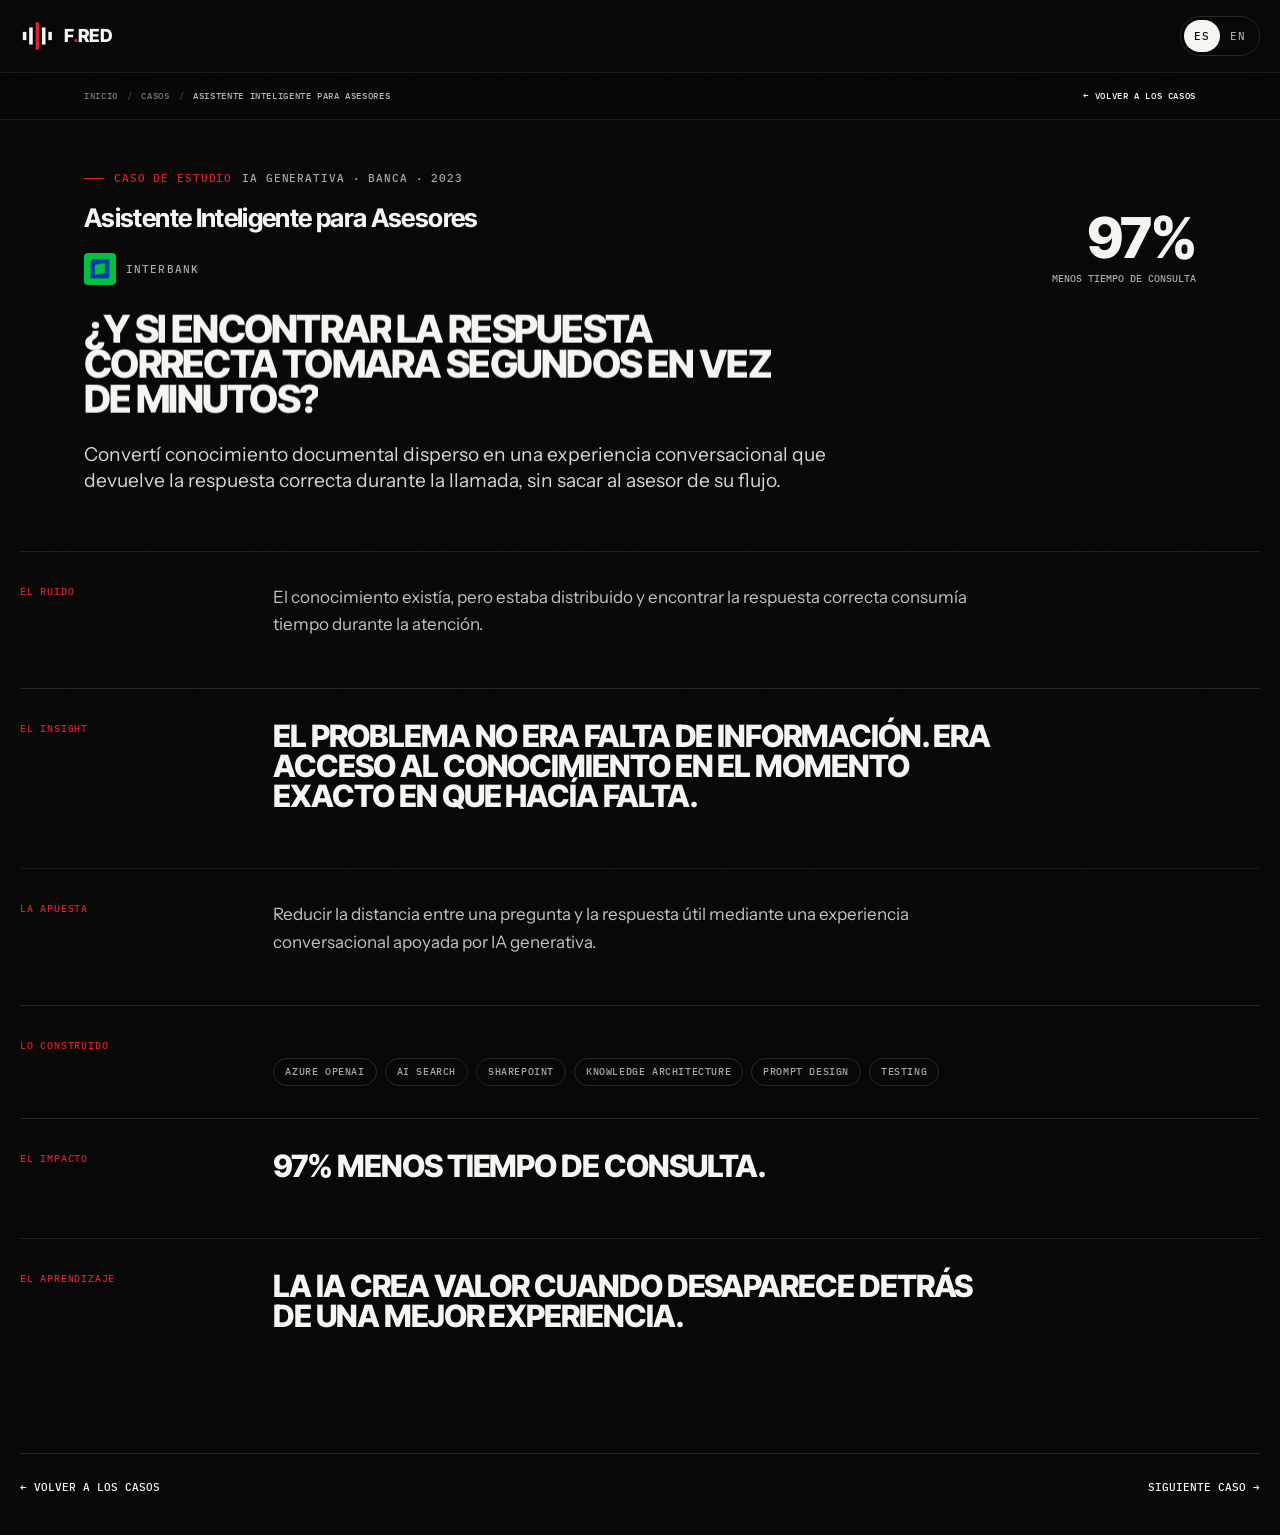
==== commit 8b32d999: "Add files via upload" ====
--- a/work/genai-knowledge.html
+++ b/work/genai-knowledge.html
@@ -10,6 +10,8 @@
   <link rel="preconnect" href="https://fonts.gstatic.com" crossorigin>
   <link rel="stylesheet" href="https://fonts.googleapis.com/css2?family=IBM+Plex+Mono:wght@400;500;600&family=Instrument+Sans:wght@400;500;600&family=Inter+Tight:wght@700;800;900&display=swap">
   <link rel="stylesheet" href="../css/styles.css">
+  <link rel="stylesheet" href="../css/transitions.css">
+  <link rel="stylesheet" href="../css/refine.css">
 </head>
 <body data-case-id="genai-knowledge">
 <a class="skip-link" href="#case-flow">Saltar al contenido</a><div class="noise" aria-hidden="true"></div>
@@ -23,11 +25,11 @@
 </div></div>
 <main>
   <header class="case-hero"><div class="wrap case-hero__grid">
-    <div><p class="eyebrow"><b id="case-study-label">CASO DE ESTUDIO</b> <span id="case-category"></span></p><p class="case-project-name" id="case-title"></p><h1 class="display display-lg" id="case-question" style="max-width:15ch;margin-top:22px"></h1><p class="lead" id="case-summary" style="margin-top:24px"></p></div>
+    <div><p class="eyebrow"><b id="case-study-label">CASO DE ESTUDIO</b> <span id="case-category"></span></p><p class="case-project-name" id="case-title"></p><p class="case-client" id="case-client"></p><h1 class="display display-lg" id="case-question"></h1><p class="lead" id="case-summary"></p></div>
     <aside class="case-metric"><strong id="case-metric"></strong><span id="case-metric-label"></span></aside>
   </div></header>
   <div class="wrap case-flow" id="case-flow"></div>
   <div class="wrap case-nav"><a id="back-work" href="../index.html#work">← VOLVER A LOS CASOS</a><a id="next-case" href="process-redesign.html">SIGUIENTE CASO →</a></div>
 </main>
-<script src="../js/content.js"></script><script src="../js/case.js"></script><script src="../js/motion.js"></script>
+<script src="../js/content.js"></script><script src="../js/case.js"></script><script src="../js/motion.js"></script><script src="../js/transitions.js"></script>
 </body></html>
--- a/css/styles.css
+++ b/css/styles.css
@@ -2017,3 +2017,162 @@
 /* QA safety: long words/numeric strings never create horizontal overflow. */
 .project-editorial__question,.people-title,.contact h3,.metric__v,.cap-title,.display{overflow-wrap:normal;word-break:normal}
 body{overflow-x:hidden!important}
+
+/* =========================================================
+   F.RED v23 — MOBILE CINEMATIC + AUTOPLAY POLISH
+   Mobile is treated as a distinct composition: footage first,
+   copy second. The chapter navigator is removed on phones so
+   it never covers content.
+   ========================================================= */
+
+@media (max-width:680px){
+  /* HERO: show the Presence film clearly before the editorial copy. */
+  .hero--cinematic{
+    display:block!important;
+    min-height:0!important;
+    padding:75vw 0 0!important;
+    background:#080808!important;
+    overflow:hidden!important;
+  }
+  .hero__video,.hero__shade{
+    top:0!important;
+    bottom:auto!important;
+    height:75vw!important;
+    max-height:330px!important;
+  }
+  .hero__video{
+    width:100%!important;
+    object-fit:cover!important;
+    object-position:50% 47%!important;
+    transform:none!important;
+    filter:saturate(.94) contrast(1.025) brightness(.94)!important;
+  }
+  .hero__shade{
+    background:
+      linear-gradient(0deg,rgba(8,8,8,.60) 0%,rgba(8,8,8,.05) 38%,rgba(8,8,8,.04) 76%,rgba(8,8,8,.16) 100%)!important;
+  }
+  .hero__cinematic-grid{
+    position:relative!important;
+    z-index:2!important;
+    display:block!important;
+    padding:24px var(--pad) 38px!important;
+    background:#080808!important;
+  }
+  .hero--cinematic .hero__meta{
+    width:100%!important;
+    max-width:none!important;
+    gap:11px!important;
+  }
+  .hero__film-label{margin:0 0 2px!important;color:#d8d7d2!important}
+  .hero--cinematic .display-xl{
+    margin:2px 0 4px!important;
+    max-width:100%!important;
+    font-size:clamp(40px,11.8vw,54px)!important;
+    line-height:.91!important;
+    letter-spacing:-.045em!important;
+    text-shadow:none!important;
+    overflow-wrap:normal!important;
+    word-break:normal!important;
+  }
+  .hero--cinematic .hero__sub{
+    max-width:34ch!important;
+    font-size:15.5px!important;
+    line-height:1.48!important;
+    color:#d1d0cb!important;
+    text-shadow:none!important;
+  }
+  .hero--cinematic .hero__tagline{margin-top:3px!important;font-size:9.5px!important}
+  .hero__actions{margin-top:8px!important}
+  .hero__actions .btn{
+    width:100%!important;
+    min-height:48px!important;
+    justify-content:center!important;
+  }
+  /* The autoplay experience is primary on phones; keep the film visually clean. */
+  .film-toggle{display:none!important}
+
+  /* Films 02–05: landscape-ish canvas to preserve more of the original 16:9 frame. */
+  .chapter-film--clarity,.chapter-film--work,.chapter-film--impact,.chapter-film--people{
+    aspect-ratio:16/10!important;
+    height:auto!important;
+    min-height:0!important;
+    max-height:none!important;
+  }
+  .chapter-film video{
+    object-fit:cover!important;
+    transform:none!important;
+  }
+  .chapter-film--clarity video{object-position:56% 48%!important}
+  .chapter-film--work video{object-position:53% 48%!important}
+  .chapter-film--impact video{object-position:54% 47%!important}
+  .chapter-film--people video{object-position:62% 48%!important}
+  .chapter-film .film__overlay{padding:18px 18px 22px!important}
+  .chapter-film .film__label{top:18px!important;left:18px!important;right:18px!important;font-size:7.5px!important}
+  .chapter-film .film__copy{
+    font-size:clamp(27px,7.7vw,36px)!important;
+    line-height:.91!important;
+    max-width:7.5ch!important;
+    margin-bottom:8px!important;
+  }
+  .chapter-film .film__close,.chapter-film .method-film__stage{
+    max-width:56vw!important;
+    font-size:7px!important;
+    line-height:1.45!important;
+  }
+
+  /* The 01/05 dock is useful on desktop/tablet but obstructive on phones. */
+  .motion-spine{display:none!important}
+  .footer{padding-bottom:calc(34px + env(safe-area-inset-bottom))!important}
+}
+
+/* Very small phones: preserve comfortable side margins and avoid long-word clipping. */
+@media (max-width:390px){
+  .hero--cinematic{padding-top:78vw!important}
+  .hero__video,.hero__shade{height:78vw!important}
+  .hero--cinematic .display-xl{font-size:clamp(38px,11.4vw,47px)!important}
+  .chapter-film .film__copy{font-size:clamp(25px,7.4vw,32px)!important}
+}
+
+/* Tablet chapter navigator stays useful, but lives at the right edge rather than over content. */
+@media (min-width:681px) and (max-width:900px){
+  .motion-spine{
+    position:fixed!important;
+    left:auto!important;
+    right:14px!important;
+    bottom:18px!important;
+    transform:none!important;
+    width:auto!important;
+    max-width:290px!important;
+  }
+}
+
+/* =========================================================
+   F.RED v24 — iOS AUTOPLAY HARDENING
+   Hide Safari's native start-play overlay. The portfolio uses
+   muted inline autoplay; if iOS Low Power Mode blocks it, the
+   first interaction anywhere unlocks playback via JS.
+   ========================================================= */
+.hero__video,
+.chapter-film video{
+  -webkit-appearance:none;
+  pointer-events:none;
+}
+.hero__video::-webkit-media-controls,
+.chapter-film video::-webkit-media-controls,
+.hero__video::-webkit-media-controls-enclosure,
+.chapter-film video::-webkit-media-controls-enclosure,
+.hero__video::-webkit-media-controls-panel,
+.chapter-film video::-webkit-media-controls-panel,
+.hero__video::-webkit-media-controls-start-playback-button,
+.chapter-film video::-webkit-media-controls-start-playback-button,
+.hero__video::-webkit-media-controls-overlay-play-button,
+.chapter-film video::-webkit-media-controls-overlay-play-button,
+.hero__video::-webkit-media-controls-play-button,
+.chapter-film video::-webkit-media-controls-play-button{
+  display:none!important;
+  opacity:0!important;
+  -webkit-appearance:none!important;
+}
+@media (max-width:680px){
+  .hero__video,.chapter-film video{pointer-events:none!important}
+}
--- a/css/transitions.css
+++ b/css/transitions.css
@@ -0,0 +1,261 @@
+/* ============================================================
+   F.RED — TRANSITIONS LAYER  (v25)
+   ------------------------------------------------------------
+   Sits on top of styles.css. Everything here is additive: remove
+   this file and the site still works, it just stops moving.
+
+   Principle: motion carries the argument. A chapter should
+   announce itself, a film should open, a headline should arrive
+   word by word — and none of it should cost the reader a scroll.
+   ============================================================ */
+
+:root {
+  --tx-ease: cubic-bezier(.16, 1, .3, 1);
+  --tx-fast: 320ms;
+  --tx-mid: 700ms;
+  --tx-slow: 1000ms;
+}
+
+/* ------------------------------------------------------------
+   1 · CHAPTER RAIL
+   A thin bar that sticks under the nav for the whole chapter and
+   is pushed out by the next one. It answers "where am I?" without
+   a floating widget and without hijacking the scroll.
+   ------------------------------------------------------------ */
+
+.chapter-rail {
+  position: sticky;
+  top: 72px;
+  z-index: 90;
+  display: flex;
+  align-items: center;
+  gap: 16px;
+  height: 46px;
+  padding-inline: var(--pad);
+  background: rgba(8, 8, 8, .88);
+  backdrop-filter: blur(14px);
+  -webkit-backdrop-filter: blur(14px);
+  border-bottom: 1px solid rgba(255, 255, 255, .07);
+  font: 500 10px/1 var(--mono);
+  letter-spacing: .14em;
+  text-transform: uppercase;
+  color: #8d8d89;
+}
+.chapter-rail__n { color: var(--red); }
+.chapter-rail__name { color: #d8d7d2; }
+.chapter-rail__bar {
+  flex: 1;
+  height: 1px;
+  background: #262626;
+  overflow: hidden;
+}
+/* Fills with the chapter's own progress, so the rail doubles as a
+   "how much of this chapter is left" indicator. */
+.chapter-rail__bar i {
+  display: block;
+  height: 100%;
+  width: 100%;
+  background: var(--red);
+  transform: scaleX(var(--chapter-p, 0));
+  transform-origin: left;
+}
+.chapter-rail__of { color: #5f5f5c; }
+
+@media (max-width: 980px) {
+  .chapter-rail { top: 64px; height: 40px; gap: 10px; font-size: 9px; }
+}
+
+/* ------------------------------------------------------------
+   2 · FILM ENTRY
+   No shutter, no eye-opening: every film is simply there, full
+   frame, exactly like the hero. The only thing that animates is
+   the overlay copy, which arrives in three short beats so the
+   line is read rather than dumped.
+   ------------------------------------------------------------ */
+
+/* Overlay copy enters; the frame itself never moves. */
+.motion-enhanced .chapter-film .film__label,
+.motion-enhanced .chapter-film .film__copy,
+.motion-enhanced .chapter-film .film__close,
+.motion-enhanced .chapter-film .method-film__stage {
+  opacity: 0;
+  transform: translateY(18px);
+  transition: opacity var(--tx-mid) var(--tx-ease), transform var(--tx-mid) var(--tx-ease);
+}
+.motion-enhanced .chapter-film.in .film__label { opacity: 1; transform: none; transition-delay: .42s; }
+.motion-enhanced .chapter-film.in .film__copy { opacity: 1; transform: none; transition-delay: .56s; }
+.motion-enhanced .chapter-film.in .film__close,
+.motion-enhanced .chapter-film.in .method-film__stage { opacity: 1; transform: none; transition-delay: .74s; }
+
+/* ------------------------------------------------------------
+   3 · WORD-BY-WORD HEADLINES
+   Each word rides up out of its own mask. Replaces the single
+   block wipe: a headline should arrive in the order it is read.
+   ------------------------------------------------------------ */
+
+.tx-word {
+  display: inline-block;
+  overflow: hidden;
+  vertical-align: bottom;
+  /* The mask is exactly one line-height tall, so at line-height < 1 it
+     clips descenders and the tail of a period. Pad the mask, pull the
+     layout back by the same amount. */
+  padding-bottom: .12em;
+  margin-bottom: -.12em;
+}
+.tx-word > i {
+  display: inline-block;
+  font-style: inherit;
+  transform: translateY(108%);
+  transition: transform 900ms var(--tx-ease);
+  will-change: transform;
+}
+.tx-split.in .tx-word > i { transform: none; }
+
+/* The block wipe from styles.css would fight the word masks. */
+.motion-enhanced .display.reveal.tx-split,
+.motion-enhanced .about-copy h3.reveal.tx-split,
+.motion-enhanced .contact h3.reveal.tx-split {
+  clip-path: none;
+  transform: none;
+  opacity: 1;
+}
+
+/* ------------------------------------------------------------
+   4 · CHAPTER MARQUEE
+   A slow band of the chapter's own words between sections. It
+   marks the seam between chapters and keeps the page breathing
+   while nothing else moves.
+   ------------------------------------------------------------ */
+
+.tx-marquee {
+  overflow: hidden;
+  border-block: 1px solid rgba(255, 255, 255, .07);
+  padding-block: 14px;
+  white-space: nowrap;
+  background: #0a0a0a;
+}
+.tx-marquee__track {
+  display: inline-flex;
+  gap: 44px;
+  animation: txSlide 38s linear infinite;
+  will-change: transform;
+}
+.tx-marquee:hover .tx-marquee__track { animation-play-state: paused; }
+.tx-marquee__item {
+  display: inline-flex;
+  align-items: center;
+  gap: 44px;
+  font: 500 11px/1 var(--mono);
+  letter-spacing: .2em;
+  text-transform: uppercase;
+  color: #5f5f5c;
+}
+.tx-marquee__item::after { content: "●"; color: var(--red); font-size: 5px; }
+.tx-marquee__item b { color: #d8d7d2; font-weight: 500; }
+@keyframes txSlide { to { transform: translateX(-50%); } }
+
+/* ------------------------------------------------------------
+   5 · METRIC COUNTERS
+   Tabular figures so the grid never jitters while a number climbs.
+   ------------------------------------------------------------ */
+
+.metric__v { font-variant-numeric: tabular-nums; }
+
+/* ------------------------------------------------------------
+   6 · WORK ROWS THAT OPEN
+   The list reads compact; the insight unfolds on hover or focus.
+   Nothing is hidden from a reader who cannot hover: on touch and
+   under reduced motion the insight is simply always open.
+   ------------------------------------------------------------ */
+
+@media (hover: hover) and (min-width: 981px) {
+  .motion-enhanced .project-editorial__insight {
+    display: grid;
+    grid-template-rows: 0fr;
+    opacity: 0;
+    transition: grid-template-rows .55s var(--tx-ease), opacity .45s var(--tx-ease), margin .55s var(--tx-ease);
+    margin-top: 0;
+  }
+  .motion-enhanced .project-editorial__insight > * { overflow: hidden; min-height: 0; }
+  .motion-enhanced .project-editorial:hover .project-editorial__insight,
+  .motion-enhanced .project-editorial:focus-within .project-editorial__insight {
+    grid-template-rows: 1fr;
+    opacity: 1;
+    margin-top: 22px;
+  }
+}
+
+/* ------------------------------------------------------------
+   7 · THE BEAT
+   The mark in the header is an equalizer. It answers to scroll
+   velocity, so the brand literally keeps time with the reader.
+   ------------------------------------------------------------ */
+
+.brand .mark rect {
+  transform-box: fill-box;
+  transform-origin: center;
+  transform: scaleY(var(--beat, 1));
+  transition: transform 220ms var(--tx-ease);
+}
+
+/* ------------------------------------------------------------
+   8 · MAGNETIC CONTROLS
+   ------------------------------------------------------------ */
+
+@media (hover: hover) and (pointer: fine) {
+  [data-magnetic] { transition: transform 320ms var(--tx-ease); }
+}
+
+/* Link sweep on the primary button. */
+.btn--red { position: relative; overflow: hidden; z-index: 0; }
+.btn--red::before {
+  content: "";
+  position: absolute;
+  inset: 0;
+  z-index: -1;
+  background: #ff3346;
+  transform: translateY(101%);
+  transition: transform .42s var(--tx-ease);
+}
+.btn--red:hover::before { transform: none; }
+
+/* ------------------------------------------------------------
+   9 · REDUCED MOTION
+   Everything renders; it just stops moving.
+   ------------------------------------------------------------ */
+
+@media (prefers-reduced-motion: reduce) {
+  .motion-enhanced .chapter-film .film__label,
+  .motion-enhanced .chapter-film .film__copy,
+  .motion-enhanced .chapter-film .film__close,
+  .motion-enhanced .chapter-film .method-film__stage {
+    clip-path: none !important;
+    transform: none !important;
+    opacity: 1 !important;
+    transition: none !important;
+  }
+  .tx-word > i { transform: none !important; }
+  .tx-marquee__track { animation: none !important; }
+  .brand .mark rect { transform: none !important; }
+  .motion-enhanced .project-editorial__insight {
+    grid-template-rows: 1fr !important;
+    opacity: 1 !important;
+    margin-top: 22px !important;
+  }
+}
+
+
+/* The spine is now a pair of jump controls, not a second chapter label:
+   the sticky rail already names the chapter. */
+.motion-spine { grid-template-columns: 32px auto 32px; }
+@media (max-width: 980px) { .motion-spine { grid-template-columns: 30px auto 30px; } }
+
+/* The pause control lives in the bottom-right of every film, so the
+   closing line has to stop before it rather than run underneath. */
+.film--full .film__close,
+.film--full .method-film__stage { padding-right: 92px; }
+@media (max-width: 680px) {
+  .film--full .film__close,
+  .film--full .method-film__stage { padding-right: 0; padding-bottom: 46px; }
+}
--- a/css/refine.css
+++ b/css/refine.css
@@ -0,0 +1,186 @@
+/* ============================================================
+   F.RED — REFINE  (v25.1)
+   ------------------------------------------------------------
+   A typographic and density pass over styles.css. Nothing here
+   changes structure or content: it lowers the display sizes and
+   tightens the vertical rhythm so the page sells in fewer
+   screens instead of asking for a long scroll.
+
+   Hierarchy kept intact — the hero is still the largest thing on
+   the site, then chapter headlines, then case questions, then
+   body. Only the gaps between those steps got smaller.
+   ============================================================ */
+
+/* ------------------------------------------------------------
+   1 · DISPLAY SCALE
+   The old ceilings (144px hero, 112px contact, 96px case) were
+   set for one line of two words. Real Spanish copy runs five to
+   eight words and those ceilings turned every headline into six
+   stacked lines.
+   ------------------------------------------------------------ */
+
+.display-xl { font-size: clamp(46px, 6.4vw, 92px); max-width: 880px; }
+.display-lg { font-size: clamp(36px, 4.2vw, 62px); max-width: 760px; }
+.display-md { font-size: clamp(30px, 3.2vw, 46px); }
+
+.hero--cinematic .display-xl {
+  font-size: clamp(44px, 5.4vw, 82px);
+  max-width: 820px;
+}
+
+/* Chapter headlines */
+.why-compact__title,
+.work-intro__title,
+.impact-title,
+.people-title { font-size: clamp(34px, 4vw, 58px); max-width: 720px; }
+
+.cap-title { font-size: clamp(30px, 3.4vw, 50px); max-width: 680px; }
+.cap-close { font-size: clamp(22px, 2.6vw, 36px); max-width: 640px; }
+
+/* The closing question was the single tallest block on the page.
+   styles.css declares it five separate times, three of them with
+   !important, so this override has to shout back. */
+.contact .contact-grid h3,
+.contact--clean .contact-grid h3 {
+  font-size: clamp(32px, 3.6vw, 52px) !important;
+  line-height: .96 !important;
+  max-width: 780px !important;
+}
+.contact h3 .good { margin-top: 8px; }
+.contact-grid { align-items: start; gap: 40px; }
+
+.step h3 { font-size: clamp(28px, 3vw, 42px) !important; }
+.about-copy h3 { font-size: clamp(32px, 3.6vw, 52px); }
+.origin h4 { font-size: clamp(28px, 3vw, 42px); max-width: 600px; }
+
+.film__copy { font-size: clamp(30px, 4.4vw, 62px); max-width: 560px; }
+.chapter-film .film__copy { font-size: clamp(30px, 4.2vw, 58px); max-width: 560px; }
+.method-film .film__copy,
+.impact-film .film__copy { font-size: clamp(28px, 3.8vw, 52px); }
+
+.pullquote { font-size: clamp(24px, 3vw, 40px); max-width: 520px; margin-top: 30px; }
+
+/* ------------------------------------------------------------
+   2 · VERTICAL RHYTHM
+   ------------------------------------------------------------ */
+
+.section { padding: clamp(56px, 6vw, 96px) 0; }
+.section-head { margin-bottom: clamp(32px, 4vw, 56px); }
+.capabilities { margin-top: 56px; padding-top: 48px; }
+.cap-grid { margin-top: 34px; }
+.cap { min-height: 0; padding: 24px 20px; }
+.cap-close { margin-top: 34px; }
+.metrics { margin-top: 40px; }
+.metric { min-height: 160px; padding: 22px; }
+.about-grid { margin-top: clamp(56px, 6vw, 90px); gap: 52px; }
+.testi-grid { margin-top: 36px; }
+.testi { min-height: 0; padding: clamp(24px, 2.6vw, 36px); }
+.principles-line { margin: 46px 0; }
+.contact { padding-top: 56px; }
+.footer { margin-top: 72px; }
+.method-intro { margin-bottom: 34px; }
+
+/* The method steps were 56vh tall each: four steps cost more than
+   two full screens of scroll to read four short paragraphs. */
+.step { min-height: 0; padding: 30px 0; }
+.step h3 { margin: 12px 0; }
+
+/* ------------------------------------------------------------
+   3 · CASE STUDY PAGES
+   ------------------------------------------------------------ */
+
+.case-hero { padding: clamp(40px, 4vw, 62px) 0 clamp(28px, 3vw, 44px); }
+.case-hero__grid { gap: 34px; align-items: start; }
+.case-metric { align-self: start; padding-top: 42px; }
+/* styles.css already ships `.case-hero .display-lg { max-width: 15ch !important }`.
+   An !important can only be answered with an !important. */
+.case-hero #case-question {
+  font-size: clamp(28px, 3vw, 44px);
+  max-width: 720px !important;
+  margin-top: 16px !important;
+}
+.case-hero .lead { font-size: clamp(17px, 1.5vw, 21px); max-width: 62ch; margin-top: 18px !important; }
+.case-project-name { font-size: clamp(20px, 2vw, 28px); }
+
+.case-flow { padding-bottom: 64px; }
+.case-block { padding: 32px 0; gap: 32px; }
+.case-block__content h2 { font-size: clamp(22px, 2.4vw, 34px); max-width: 740px; }
+.case-block__content p { font-size: 17px; max-width: 68ch; }
+.case-metric strong { font-size: clamp(38px, 4.4vw, 64px); }
+
+/* The sticky breadcrumb was overlapping the title of the case on
+   load and on every in-page jump. */
+html { scroll-padding-top: 130px; }
+
+/* Four case rows at 61px per question filled two full screens before
+   a reader reached a single result. The question is still the largest
+   thing in the row — it just stopped being a headline. */
+.project-editorial { padding: clamp(30px, 3.2vw, 44px) 0; }
+.project-editorial__question { font-size: clamp(26px, 2.7vw, 40px); max-width: 700px; }
+/* styles.css sets summary margin with !important, so the fix needs the
+   same weight. 28px/22px reads as a paragraph break instead of a
+   collision between the question and the next line of text. */
+.project-editorial__summary {
+  margin: 26px 0 22px !important;
+  font-size: 15px;
+  max-width: 660px;
+}
+.project-editorial__insight { margin-top: 4px; }
+.project-editorial__impact strong { font-size: clamp(34px, 3.6vw, 52px); }
+
+/* ------------------------------------------------------------
+   4 · CLIENT MARKS
+   The two organisations are the strongest proof on the page, so
+   they get shown rather than only named.
+   ------------------------------------------------------------ */
+
+.client-mark {
+  width: 26px;
+  height: 26px;
+  border-radius: 4px;
+  object-fit: contain;
+  flex: none;
+  vertical-align: middle;
+}
+.project-editorial__meta .client-mark { margin-right: 2px; }
+.project-editorial__org {
+  display: inline-flex;
+  align-items: center;
+  gap: 8px;
+}
+.case-client {
+  display: inline-flex;
+  align-items: center;
+  gap: 10px;
+  margin-top: 14px;
+  font: 500 11px/1 var(--mono);
+  letter-spacing: .1em;
+  text-transform: uppercase;
+  color: var(--gray);
+}
+.case-client .client-mark { width: 32px; height: 32px; }
+
+/* ------------------------------------------------------------
+   5 · SMALL SCREENS
+   ------------------------------------------------------------ */
+
+@media (max-width: 680px) {
+  .display-xl,
+  .hero--cinematic .display-xl { font-size: clamp(38px, 11vw, 54px); max-width: 100%; }
+  .contact .contact-grid h3,
+  .contact--clean .contact-grid h3 { font-size: clamp(30px, 8.5vw, 40px) !important; max-width: 100% !important; }
+  .case-hero #case-question { font-size: clamp(22px, 6.4vw, 30px) !important; max-width: 100% !important; }
+  .case-block__content h2 { font-size: clamp(20px, 5.4vw, 26px); }
+
+  /* The current crumb is hidden on small screens, so the separator
+     before it was pointing at nothing. */
+  .case-breadcrumb__trail i:last-of-type { display: none; }
+  .chapter-film .film__copy { font-size: clamp(26px, 8.5vw, 40px); max-width: 100%; }
+  .why-compact__title,
+  .work-intro__title,
+  .impact-title,
+  .people-title { font-size: clamp(30px, 9vw, 42px); max-width: 100%; }
+  .section { padding: 52px 0; }
+  .project-editorial__question { font-size: clamp(24px, 7vw, 32px); max-width: 100%; }
+  html { scroll-padding-top: 116px; }
+}
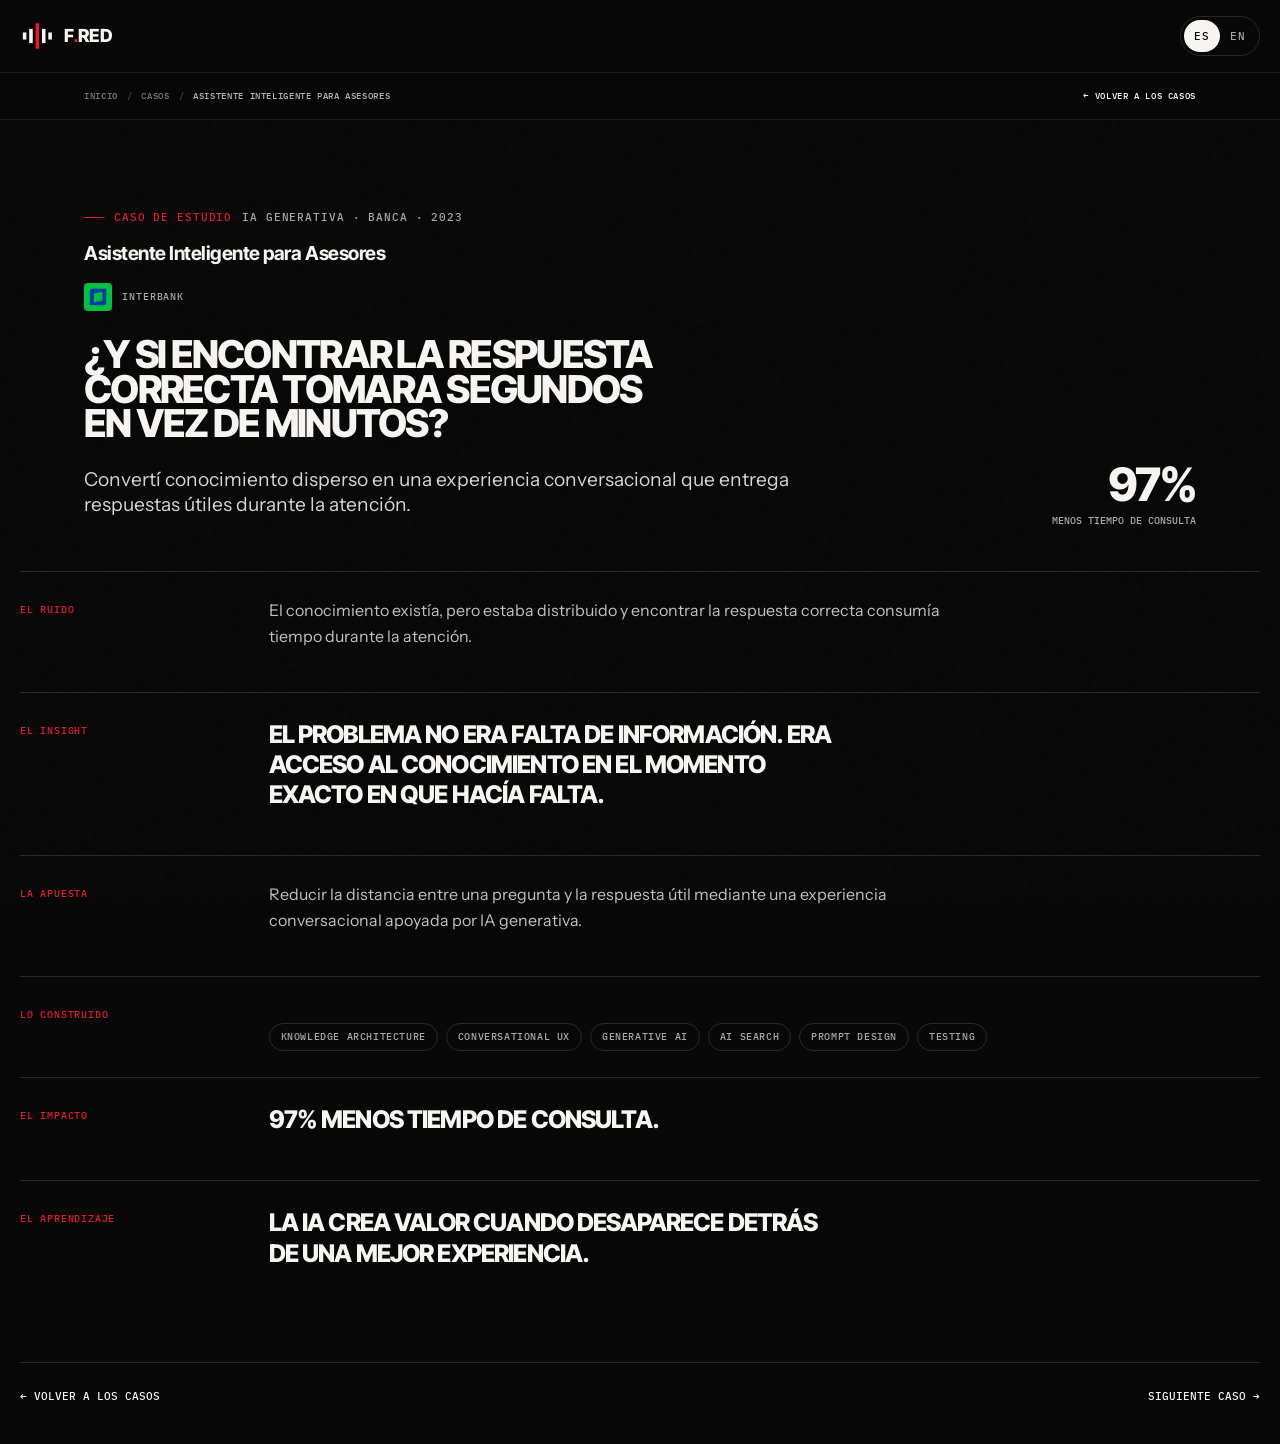
==== commit fae19a3b: "Add files via upload" ====
--- a/work/genai-knowledge.html
+++ b/work/genai-knowledge.html
@@ -10,17 +10,16 @@
   <link rel="preconnect" href="https://fonts.gstatic.com" crossorigin>
   <link rel="stylesheet" href="https://fonts.googleapis.com/css2?family=IBM+Plex+Mono:wght@400;500;600&family=Instrument+Sans:wght@400;500;600&family=Inter+Tight:wght@700;800;900&display=swap">
   <link rel="stylesheet" href="../css/styles.css">
-  <link rel="stylesheet" href="../css/transitions.css">
   <link rel="stylesheet" href="../css/refine.css">
 </head>
 <body data-case-id="genai-knowledge">
 <a class="skip-link" href="#case-flow">Saltar al contenido</a><div class="noise" aria-hidden="true"></div>
 <nav class="nav" aria-label="Principal"><div class="wrap nav__inner">
-  <a class="brand" href="../index.html#top" aria-label="F.RED, inicio"><svg class="mark" viewBox="0 0 48 48" aria-hidden="true"><rect x="4" y="19" width="5" height="10" fill="currentColor"/><rect x="13" y="14" width="5" height="20" fill="currentColor"/><rect x="22" y="6" width="5" height="36" fill="#E11D2E"/><rect x="31" y="14" width="5" height="20" fill="currentColor"/><rect x="40" y="19" width="5" height="10" fill="currentColor"/></svg><span>F<span class="dot">.</span>RED</span></a>
+  <a class="brand" href="../index.html#home" aria-label="F.RED, inicio"><svg class="mark" viewBox="0 0 48 48" aria-hidden="true"><rect x="4" y="19" width="5" height="10" fill="currentColor"/><rect x="13" y="14" width="5" height="20" fill="currentColor"/><rect x="22" y="6" width="5" height="36" fill="#E11D2E"/><rect x="31" y="14" width="5" height="20" fill="currentColor"/><rect x="40" y="19" width="5" height="10" fill="currentColor"/></svg><span>F<span class="dot">.</span>RED</span></a>
   <div class="lang" style="margin-left:auto" role="group" aria-label="Idioma"><button type="button" data-lang="es">ES</button><button type="button" data-lang="en">EN</button></div>
 </div></nav>
 <div class="case-breadcrumb"><div class="wrap case-breadcrumb__inner">
-  <nav class="case-breadcrumb__trail" aria-label="Breadcrumb"><a href="../index.html#top" id="crumb-home">INICIO</a><i>/</i><a href="../index.html#work" id="crumb-work">CASOS</a><i>/</i><span class="case-breadcrumb__current" id="crumb-current"></span></nav>
+  <nav class="case-breadcrumb__trail" aria-label="Breadcrumb"><a href="../index.html#home" id="crumb-home">INICIO</a><i>/</i><a href="../index.html#work" id="crumb-work">CASOS</a><i>/</i><span class="case-breadcrumb__current" id="crumb-current"></span></nav>
   <a class="case-breadcrumb__back" id="crumb-back" href="../index.html#work">← VOLVER A LOS CASOS</a>
 </div></div>
 <main>
@@ -31,5 +30,5 @@
   <div class="wrap case-flow" id="case-flow"></div>
   <div class="wrap case-nav"><a id="back-work" href="../index.html#work">← VOLVER A LOS CASOS</a><a id="next-case" href="process-redesign.html">SIGUIENTE CASO →</a></div>
 </main>
-<script src="../js/content.js"></script><script src="../js/case.js"></script><script src="../js/motion.js"></script><script src="../js/transitions.js"></script>
+<script src="../js/content.js"></script><script src="../js/case.js"></script><script src="../js/motion.js"></script>
 </body></html>
--- a/css/styles.css
+++ b/css/styles.css
@@ -2176,3 +2176,147 @@
 @media (max-width:680px){
   .hero__video,.chapter-film video{pointer-events:none!important}
 }
+
+/* =========================================================
+   F.RED v25 — COMMERCIAL STORYTELLING
+   Value -> proof -> work -> method -> person -> action.
+   ========================================================= */
+body.v25-sales{background:var(--onyx)}
+body.v25-sales .section{padding:clamp(62px,7vw,96px) 0}
+body.v25-sales .nav__links a.is-active{color:var(--bone)}
+body.v25-sales .nav__links a.is-active::after{content:"";display:block;height:1px;background:var(--red);margin-top:7px}
+body.v25-sales .motion-spine{display:none!important}
+body.v25-sales .display,body.v25-sales .sales-section-title,body.v25-sales .contact-sales-title{text-transform:none}
+
+/* Fast opening: value proposition and proof share the first screen. */
+.sales-hero{padding:clamp(44px,5vw,72px) 0 0;background:#080808;border-bottom:1px solid var(--line)}
+.sales-hero__grid{display:grid;grid-template-columns:minmax(0,1.12fr) minmax(360px,.88fr);gap:clamp(34px,5vw,76px);align-items:center}
+.sales-hero__copy{padding:10px 0 18px}
+.sales-hero__title{font:800 clamp(50px,5.85vw,82px)/.94 var(--display);letter-spacing:-.05em;max-width:12.5ch;margin:20px 0 22px}
+.sales-hero__lead{font-size:clamp(18px,1.55vw,22px);line-height:1.48;color:#cecdc8;max-width:620px;margin:0}
+.sales-hero__actions{display:flex;gap:12px;flex-wrap:wrap;margin-top:28px}
+.sales-hero__principle{font:500 10px/1.6 var(--mono);letter-spacing:.055em;color:#7f7e79;margin:24px 0 0;text-transform:uppercase}
+.sales-hero__principle strong{color:#cecdc8;font-weight:500;margin-left:8px}
+.sales-hero__media{position:relative;aspect-ratio:4/5;max-height:540px;margin:0;overflow:hidden;background:#111;border:1px solid #1f1f1f}
+.sales-hero__media::after{content:"";position:absolute;inset:0;background:linear-gradient(0deg,rgba(8,8,8,.52),transparent 42%),linear-gradient(90deg,rgba(8,8,8,.08),transparent 60%);pointer-events:none}
+.sales-hero__media video{width:100%;height:100%;object-fit:cover;object-position:52% 47%;filter:saturate(.86) contrast(1.03) brightness(.94);-webkit-appearance:none;pointer-events:none}
+.sales-hero__media figcaption{position:absolute;z-index:2;left:22px;right:22px;bottom:18px;display:flex;justify-content:space-between;font:500 9px/1.4 var(--mono);letter-spacing:.08em;color:#dddcd7;text-transform:uppercase}
+.sales-hero__media figcaption::before{content:"";width:30px;height:1px;background:var(--red);margin-top:6px;margin-right:10px;flex:0 0 auto}
+.sales-hero__media figcaption span{margin-right:auto}
+.sales-hero__media video::-webkit-media-controls,.sales-hero__media video::-webkit-media-controls-enclosure,.sales-hero__media video::-webkit-media-controls-panel,.sales-hero__media video::-webkit-media-controls-start-playback-button,.sales-hero__media video::-webkit-media-controls-overlay-play-button,.sales-hero__media video::-webkit-media-controls-play-button{display:none!important;opacity:0!important;-webkit-appearance:none!important}
+
+.result-strip{display:grid;grid-template-columns:repeat(4,minmax(0,1fr));margin-top:clamp(34px,4vw,52px);border-top:1px solid var(--line);border-left:1px solid var(--line)}
+.result-strip__item{min-height:112px;padding:22px 24px;border-right:1px solid var(--line);display:flex;flex-direction:column;justify-content:space-between;gap:12px}
+.result-strip__item strong{font:800 clamp(28px,2.7vw,42px)/.95 var(--display);letter-spacing:-.045em;color:var(--bone)}
+.result-strip__item span{font:500 10px/1.4 var(--mono);letter-spacing:.055em;color:var(--gray);text-transform:uppercase;max-width:22ch}
+
+/* Shared commercial section header. */
+.sales-section-head{display:grid;grid-template-columns:minmax(0,1.1fr) minmax(300px,.9fr);gap:clamp(34px,6vw,86px);align-items:end;margin-bottom:clamp(34px,4.5vw,58px)}
+.sales-section-title{font:800 clamp(42px,5.1vw,70px)/.94 var(--display);letter-spacing:-.047em;margin:18px 0 0;max-width:13ch}
+.sales-section-intro{align-self:end;font-size:clamp(18px,1.45vw,21px);line-height:1.5;color:#c8c7c2;max-width:540px}
+.sales-section-intro p{margin:0 0 14px}.mono-note{font:500 9px/1.5 var(--mono);letter-spacing:.07em;color:#74736f;text-transform:uppercase!important}
+
+/* Flagship cases: four compact proofs, all visible much faster than the old long rows. */
+.sales-work{background:#0b0b0b}
+.sales-case-grid{display:grid;grid-template-columns:repeat(2,minmax(0,1fr));border-top:1px solid var(--line);border-left:1px solid var(--line)}
+.sales-case{min-height:390px;padding:clamp(24px,2.8vw,38px);border-right:1px solid var(--line);border-bottom:1px solid var(--line);display:flex;flex-direction:column;position:relative;overflow:hidden;transition:background .35s var(--ease)}
+.sales-case::before{content:"";position:absolute;left:0;right:0;top:0;height:2px;background:var(--red);transform:scaleX(0);transform-origin:left;transition:transform .4s var(--ease)}
+.sales-case:hover{background:#111}.sales-case:hover::before{transform:scaleX(1)}
+.sales-case__meta,.other-case__meta{display:flex;gap:10px;flex-wrap:wrap;font:500 9px/1.4 var(--mono);letter-spacing:.065em;color:#7f7e79;text-transform:uppercase}
+.sales-case__meta span:first-child,.other-case__meta span:first-child{color:var(--red)}
+.sales-case h3{font:800 clamp(28px,3vw,44px)/1 var(--display);letter-spacing:-.04em;max-width:16ch;margin:38px 0 18px}
+.sales-case__summary{font-size:16px;line-height:1.52;color:#aaa9a4;max-width:47ch;margin:0}
+.sales-case__footer{margin-top:auto;padding-top:34px;display:flex;align-items:flex-end;justify-content:space-between;gap:24px}
+.sales-case__metric{display:flex;flex-direction:column;gap:7px;min-width:0}
+.sales-case__metric strong{font:800 clamp(30px,3.2vw,50px)/.95 var(--display);letter-spacing:-.05em;white-space:normal}
+.sales-case__metric span{font:500 9px/1.35 var(--mono);color:#888782;text-transform:uppercase;max-width:22ch}
+.sales-case__footer a,.other-case__footer a{font:600 10px/1 var(--mono);letter-spacing:.06em;color:#e6e5e0;text-transform:uppercase;white-space:nowrap;transition:color .25s,transform .25s}
+.sales-case:hover .sales-case__footer a,.other-case:hover .other-case__footer a{color:var(--red);transform:translateX(3px)}
+
+.other-work-head{display:grid;grid-template-columns:1fr 1fr;gap:40px;align-items:end;margin:clamp(54px,6vw,78px) 0 26px;padding-top:28px;border-top:1px solid #1f1f1f}
+.other-work-head h3{font:700 clamp(27px,3vw,42px)/1.02 var(--display);letter-spacing:-.035em;margin:14px 0 0;max-width:18ch}
+.other-work-head>p{font-size:16px;line-height:1.55;color:#9e9d98;max-width:48ch;margin:0}
+.other-case-grid{display:grid;grid-template-columns:repeat(2,minmax(0,1fr));border-top:1px solid var(--line);border-left:1px solid var(--line)}
+.other-case{min-height:270px;padding:26px 28px;border-right:1px solid var(--line);border-bottom:1px solid var(--line);display:flex;flex-direction:column;transition:background .3s var(--ease)}
+.other-case:hover{background:#101010}
+.other-case h3{font:700 clamp(23px,2.3vw,32px)/1.05 var(--display);letter-spacing:-.035em;max-width:18ch;margin:27px 0 14px}
+.other-case__summary{font-size:15px;line-height:1.5;color:#999893;max-width:52ch}
+.other-case__footer{display:flex;justify-content:space-between;align-items:flex-end;gap:20px;margin-top:auto;padding-top:24px}
+.other-case__metric{display:flex;flex-direction:column;gap:5px}
+.other-case__metric strong{font:800 clamp(28px,2.7vw,40px)/1 var(--display)}
+.other-case__metric span{font:500 9px/1.4 var(--mono);color:#777670;text-transform:uppercase}
+
+/* Method: one compact framework instead of a scrolling narrative. */
+.sales-method{background:#080808}
+.sales-section-head--method{align-items:start}
+.method-fast{display:grid;grid-template-columns:repeat(4,minmax(0,1fr));border-top:1px solid var(--line);border-left:1px solid var(--line)}
+.method-fast article{min-height:220px;padding:26px;border-right:1px solid var(--line);border-bottom:1px solid var(--line)}
+.method-fast article>span{font:500 10px/1 var(--mono);color:var(--red)}
+.method-fast h3{font:800 clamp(24px,2.3vw,34px)/1 var(--display);letter-spacing:-.035em;margin:48px 0 13px}
+.method-fast p{font-size:15px;line-height:1.5;color:#9f9e99;max-width:24ch;margin:0}
+.tool-band{margin-top:28px;padding:24px 0;border-top:1px solid var(--line);border-bottom:1px solid var(--line);display:grid;grid-template-columns:minmax(260px,.7fr) minmax(0,1.3fr);gap:34px;align-items:center}
+.tool-band>div:first-child span{font:700 clamp(20px,2vw,28px)/1 var(--display);letter-spacing:-.03em}
+.tool-band>div:first-child p{font-size:14px;color:#8d8c87;margin:8px 0 0}
+.tool-band__tags{display:flex;flex-wrap:wrap;justify-content:flex-end;gap:7px}
+.tool-band__tags span{border:1px solid #252525;border-radius:999px;padding:8px 11px;font:500 9px/1 var(--mono);letter-spacing:.04em;color:#aaa9a4}
+
+/* About + references: person appears only after proof and method. */
+.sales-about{background:#0d0d0d}
+.sales-section-head--about{grid-template-columns:1fr;margin-bottom:36px}.sales-section-head--about .sales-section-title{max-width:19ch;font-size:clamp(37px,4.4vw,62px)}
+.about-sales-grid{display:grid;grid-template-columns:minmax(300px,.8fr) minmax(0,1.2fr);gap:clamp(34px,6vw,84px);align-items:stretch;border-top:1px solid var(--line);padding-top:32px}
+.about-sales-photo{margin:0;min-height:450px;max-height:610px;overflow:hidden;background:#111}
+.about-sales-photo img{width:100%;height:100%;object-fit:cover;object-position:center 34%;filter:saturate(.82) contrast(1.02)}
+.about-sales-copy{display:flex;flex-direction:column;justify-content:center;padding:16px 0}
+.about-sales-copy h3{font:700 clamp(28px,3vw,42px)/1 var(--display);letter-spacing:-.035em;margin:0 0 22px}
+.about-sales-copy>p{font-size:clamp(17px,1.35vw,19px);line-height:1.6;color:#b8b7b2;max-width:62ch;margin:0 0 16px}
+.about-sales-copy blockquote{font:700 clamp(26px,3vw,42px)/1.04 var(--display);letter-spacing:-.04em;border-left:2px solid var(--red);padding-left:22px;margin:22px 0;max-width:15ch}
+.about-sales-copy .about-sales-note{font-size:14px;color:#82817d;max-width:58ch;margin-top:8px}
+.proof-head{display:grid;grid-template-columns:1fr 1fr;gap:30px;align-items:end;border-top:1px solid var(--line);padding-top:30px;margin-top:clamp(52px,6vw,76px);margin-bottom:22px}
+.proof-head h3{font:700 clamp(26px,2.7vw,38px)/1.05 var(--display);letter-spacing:-.035em;margin:0;max-width:18ch}
+.testi-grid--sales{display:grid;grid-template-columns:repeat(2,minmax(0,1fr));gap:14px!important}
+.testi-grid--sales .sales-testi{min-height:210px!important;padding:24px 26px!important;background:#0a0a0a!important}
+.testi-grid--sales .testi__quote{font-size:15.5px!important;line-height:1.5!important;max-width:46ch!important}
+.testi-grid--sales .testi__person{padding-top:18px!important}
+
+/* CTA is a close, not another long chapter. */
+.sales-contact{padding-bottom:0!important;background:#080808}
+.contact-sales-grid{display:grid;grid-template-columns:minmax(0,1.2fr) minmax(320px,.8fr);gap:clamp(40px,6vw,90px);align-items:end;padding-bottom:clamp(58px,7vw,90px)}
+.contact-sales-title{font:800 clamp(43px,5.4vw,76px)/.94 var(--display);letter-spacing:-.05em;max-width:11ch;margin:20px 0 0}
+.contact-sales-side{padding-bottom:4px}.contact-sales-side>strong{display:block;font:800 clamp(50px,6vw,84px)/.85 var(--display);color:var(--red);letter-spacing:-.05em;margin-bottom:24px}.contact-sales-side p{font-size:18px;line-height:1.55;color:#b7b6b1;max-width:46ch;margin:0 0 26px}
+.footer--sales{margin-top:0!important}
+
+/* Tablet */
+@media(max-width:980px){
+  body.v25-sales .section{padding:58px 0}
+  .sales-hero__grid{grid-template-columns:1fr .8fr;gap:28px}.sales-hero__title{font-size:clamp(46px,7vw,66px)}.sales-hero__media{aspect-ratio:4/5;max-height:480px}
+  .result-strip{grid-template-columns:repeat(2,1fr)}.result-strip__item{min-height:96px}
+  .sales-section-head{grid-template-columns:1fr;gap:18px;align-items:start}.sales-section-intro{max-width:620px}.sales-section-title{max-width:15ch}
+  .sales-case{min-height:360px}.method-fast{grid-template-columns:repeat(2,1fr)}.method-fast article{min-height:190px}
+  .tool-band{grid-template-columns:1fr}.tool-band__tags{justify-content:flex-start}
+  .about-sales-grid{grid-template-columns:.85fr 1.15fr;gap:34px}.about-sales-photo{min-height:420px}
+  .contact-sales-grid{grid-template-columns:1fr;gap:34px;align-items:start}.contact-sales-title{max-width:13ch}.contact-sales-side{display:grid;grid-template-columns:auto 1fr;column-gap:28px;align-items:start}.contact-sales-side>strong{grid-row:1/3}.contact-sales-side p{margin-top:0}
+}
+
+/* Mobile: one clear vertical story, no overlays/floating docks. */
+@media(max-width:680px){
+  body.v25-sales .nav__inner{height:64px}
+  body.v25-sales .section{padding:48px 0}
+  .sales-hero{padding:30px 0 0}
+  .sales-hero__grid{display:flex;flex-direction:column;gap:26px;align-items:stretch}
+  .sales-hero__copy{padding:0}.sales-hero__title{font-size:clamp(40px,11vw,51px);line-height:.95;max-width:100%;margin:16px 0 17px}.sales-hero__lead{font-size:16px;line-height:1.5}.sales-hero__actions{margin-top:22px}.sales-hero__actions .btn{flex:1 1 100%}.sales-hero__principle{margin-top:18px}.sales-hero__principle strong{display:block;margin:2px 0 0}
+  .sales-hero__media{order:2;width:calc(100% + (var(--pad) * 2));margin-left:calc(var(--pad) * -1);aspect-ratio:16/10;max-height:none;border-left:0;border-right:0}.sales-hero__media video{object-position:52% 46%}.sales-hero__media figcaption{left:18px;bottom:14px}
+  .result-strip{grid-template-columns:repeat(2,1fr);margin-top:0;border-left:0}.result-strip__item{min-height:92px;padding:16px 15px}.result-strip__item strong{font-size:clamp(23px,7.2vw,32px)}.result-strip__item span{font-size:8px}
+  .sales-section-head{margin-bottom:28px}.sales-section-title{font-size:clamp(37px,10.5vw,48px);max-width:100%;margin-top:14px}.sales-section-intro{font-size:16px;line-height:1.5}.mono-note{font-size:8px}
+  .sales-case-grid,.other-case-grid{grid-template-columns:1fr;border-left:0}.sales-case,.other-case{border-right:0}.sales-case{min-height:0;padding:24px 0 26px}.sales-case h3{font-size:clamp(28px,8vw,36px);margin:28px 0 14px;max-width:100%}.sales-case__summary{font-size:15px}.sales-case__footer{padding-top:28px}.sales-case__metric strong{font-size:clamp(30px,9vw,40px)}
+  .other-work-head{grid-template-columns:1fr;gap:15px;margin-top:44px}.other-work-head h3{font-size:29px;max-width:100%}.other-work-head>p{font-size:15px}.other-case{min-height:0;padding:22px 0}.other-case h3{font-size:26px;max-width:100%;margin-top:24px}.other-case__summary{font-size:14.5px}
+  .method-fast{grid-template-columns:1fr;border-left:0}.method-fast article{min-height:0;padding:22px 0;border-right:0}.method-fast h3{margin:26px 0 10px;font-size:28px}.tool-band{margin-top:18px;padding:22px 0}.tool-band__tags{gap:6px}.tool-band__tags span{font-size:8px}
+  .sales-section-head--about .sales-section-title{font-size:clamp(34px,9.5vw,43px);max-width:100%}.about-sales-grid{grid-template-columns:1fr;gap:26px;padding-top:24px}.about-sales-photo{min-height:0;aspect-ratio:4/5;max-height:none}.about-sales-copy{padding:0}.about-sales-copy h3{font-size:30px;margin-bottom:16px}.about-sales-copy>p{font-size:16px}.about-sales-copy blockquote{font-size:clamp(27px,8vw,35px);max-width:14ch;margin:18px 0}.proof-head{grid-template-columns:1fr;gap:10px;margin-top:44px}.proof-head h3{font-size:28px;max-width:100%}.testi-grid--sales{grid-template-columns:1fr}.testi-grid--sales .sales-testi{min-height:0!important;padding:22px!important}
+  .contact-sales-grid{grid-template-columns:1fr;gap:26px;padding-bottom:50px}.contact-sales-title{font-size:clamp(40px,11vw,50px);max-width:100%;margin-top:15px}.contact-sales-side{display:block}.contact-sales-side>strong{font-size:58px;margin-bottom:18px}.contact-sales-side p{font-size:16px}.contact-sales-side .btn{width:100%}
+  .footer--sales{padding-bottom:calc(32px + env(safe-area-inset-bottom))!important}
+}
+
+@media(max-width:390px){
+  .result-strip__item strong{font-size:22px}.sales-case__footer,.other-case__footer{align-items:flex-start;flex-direction:column;gap:18px}
+}
+
+@media(prefers-reduced-motion:reduce){.sales-hero__media video{transform:none!important}.sales-case,.other-case{transition:none!important}}
--- a/css/refine.css
+++ b/css/refine.css
@@ -1,186 +1,702 @@
 /* ============================================================
-   F.RED — REFINE  (v25.1)
+   F.RED — REFINE  (v26)
    ------------------------------------------------------------
-   A typographic and density pass over styles.css. Nothing here
-   changes structure or content: it lowers the display sizes and
-   tightens the vertical rhythm so the page sells in fewer
-   screens instead of asking for a long scroll.
-
-   Hierarchy kept intact — the hero is still the largest thing on
-   the site, then chapter headlines, then case questions, then
-   body. Only the gaps between those steps got smaller.
+   Additive layer over styles.css. Two jobs:
+
+   1. Turn the volume down. The feedback was that everything looked
+      important — big type, caps and red everywhere — so nothing
+      read as emphasis. Red now appears twice on the whole page
+      (hero and contact); everything else is white on onyx.
+   2. Add the interaction language: word-level headline reveals,
+      a section index that tracks scroll, and hover states that
+      move rather than glow.
+
+   Delete this file and the site still works; it just gets louder
+   and stops moving.
    ============================================================ */
 
+:root { --rf-ease: cubic-bezier(.16, 1, .3, 1); }
+
 /* ------------------------------------------------------------
-   1 · DISPLAY SCALE
-   The old ceilings (144px hero, 112px contact, 96px case) were
-   set for one line of two words. Real Spanish copy runs five to
-   eight words and those ceilings turned every headline into six
-   stacked lines.
+   1 · TYPE — smaller, tighter, fewer lines
    ------------------------------------------------------------ */
 
-.display-xl { font-size: clamp(46px, 6.4vw, 92px); max-width: 880px; }
-.display-lg { font-size: clamp(36px, 4.2vw, 62px); max-width: 760px; }
-.display-md { font-size: clamp(30px, 3.2vw, 46px); }
-
-.hero--cinematic .display-xl {
-  font-size: clamp(44px, 5.4vw, 82px);
-  max-width: 820px;
-}
-
-/* Chapter headlines */
-.why-compact__title,
-.work-intro__title,
-.impact-title,
-.people-title { font-size: clamp(34px, 4vw, 58px); max-width: 720px; }
-
-.cap-title { font-size: clamp(30px, 3.4vw, 50px); max-width: 680px; }
-.cap-close { font-size: clamp(22px, 2.6vw, 36px); max-width: 640px; }
-
-/* The closing question was the single tallest block on the page.
-   styles.css declares it five separate times, three of them with
-   !important, so this override has to shout back. */
-.contact .contact-grid h3,
-.contact--clean .contact-grid h3 {
-  font-size: clamp(32px, 3.6vw, 52px) !important;
-  line-height: .96 !important;
-  max-width: 780px !important;
-}
-.contact h3 .good { margin-top: 8px; }
-.contact-grid { align-items: start; gap: 40px; }
-
-.step h3 { font-size: clamp(28px, 3vw, 42px) !important; }
-.about-copy h3 { font-size: clamp(32px, 3.6vw, 52px); }
-.origin h4 { font-size: clamp(28px, 3vw, 42px); max-width: 600px; }
-
-.film__copy { font-size: clamp(30px, 4.4vw, 62px); max-width: 560px; }
-.chapter-film .film__copy { font-size: clamp(30px, 4.2vw, 58px); max-width: 560px; }
-.method-film .film__copy,
-.impact-film .film__copy { font-size: clamp(28px, 3.8vw, 52px); }
-
-.pullquote { font-size: clamp(24px, 3vw, 40px); max-width: 520px; margin-top: 30px; }
+/* The value proposition ran six lines at 82px. Four words of it
+   were red, which is why the eye had nowhere to land. */
+.sales-hero__title {
+  font-size: clamp(40px, 4.4vw, 62px);
+  line-height: .98;
+  max-width: 16ch;
+  margin: 18px 0 18px;
+}
+.sales-hero__lead { font-size: clamp(16px, 1.15vw, 18px); max-width: 46ch; }
+
+/* Sentence case: it was two shouted lines competing with the headline. */
+.sales-hero__principle { text-transform: none; font-size: 11px; letter-spacing: .01em; }
+.sales-hero__principle strong { margin-left: 6px; }
+
+.sales-section-title { font-size: clamp(32px, 3.5vw, 50px); max-width: 18ch; }
+.sales-section-head--about .sales-section-title { font-size: clamp(30px, 3.2vw, 44px); max-width: 24ch; }
+.contact-sales-title { font-size: clamp(34px, 3.8vw, 54px); max-width: 15ch; }
+
+.result-strip__item strong { font-size: clamp(24px, 2.2vw, 34px); }
+.other-work-head h3 { font-size: clamp(22px, 2.2vw, 30px); max-width: 20ch; }
+.proof-head h3 { font-size: clamp(22px, 2.2vw, 30px); }
 
 /* ------------------------------------------------------------
-   2 · VERTICAL RHYTHM
+   2 · CLIENT MARKS
+   The organisation is the proof on a case card, so it gets its
+   own line under the category instead of trailing a wrapped row.
    ------------------------------------------------------------ */
 
-.section { padding: clamp(56px, 6vw, 96px) 0; }
-.section-head { margin-bottom: clamp(32px, 4vw, 56px); }
-.capabilities { margin-top: 56px; padding-top: 48px; }
-.cap-grid { margin-top: 34px; }
-.cap { min-height: 0; padding: 24px 20px; }
-.cap-close { margin-top: 34px; }
-.metrics { margin-top: 40px; }
-.metric { min-height: 160px; padding: 22px; }
-.about-grid { margin-top: clamp(56px, 6vw, 90px); gap: 52px; }
-.testi-grid { margin-top: 36px; }
-.testi { min-height: 0; padding: clamp(24px, 2.6vw, 36px); }
-.principles-line { margin: 46px 0; }
-.contact { padding-top: 56px; }
-.footer { margin-top: 72px; }
-.method-intro { margin-bottom: 34px; }
-
-/* The method steps were 56vh tall each: four steps cost more than
-   two full screens of scroll to read four short paragraphs. */
-.step { min-height: 0; padding: 30px 0; }
-.step h3 { margin: 12px 0; }
-
-/* ------------------------------------------------------------
-   3 · CASE STUDY PAGES
-   ------------------------------------------------------------ */
-
-.case-hero { padding: clamp(40px, 4vw, 62px) 0 clamp(28px, 3vw, 44px); }
-.case-hero__grid { gap: 34px; align-items: start; }
-.case-metric { align-self: start; padding-top: 42px; }
-/* styles.css already ships `.case-hero .display-lg { max-width: 15ch !important }`.
-   An !important can only be answered with an !important. */
-.case-hero #case-question {
-  font-size: clamp(28px, 3vw, 44px);
-  max-width: 720px !important;
-  margin-top: 16px !important;
-}
-.case-hero .lead { font-size: clamp(17px, 1.5vw, 21px); max-width: 62ch; margin-top: 18px !important; }
-.case-project-name { font-size: clamp(20px, 2vw, 28px); }
-
-.case-flow { padding-bottom: 64px; }
-.case-block { padding: 32px 0; gap: 32px; }
-.case-block__content h2 { font-size: clamp(22px, 2.4vw, 34px); max-width: 740px; }
-.case-block__content p { font-size: 17px; max-width: 68ch; }
-.case-metric strong { font-size: clamp(38px, 4.4vw, 64px); }
-
-/* The sticky breadcrumb was overlapping the title of the case on
-   load and on every in-page jump. */
-html { scroll-padding-top: 130px; }
-
-/* Four case rows at 61px per question filled two full screens before
-   a reader reached a single result. The question is still the largest
-   thing in the row — it just stopped being a headline. */
-.project-editorial { padding: clamp(30px, 3.2vw, 44px) 0; }
-.project-editorial__question { font-size: clamp(26px, 2.7vw, 40px); max-width: 700px; }
-/* styles.css sets summary margin with !important, so the fix needs the
-   same weight. 28px/22px reads as a paragraph break instead of a
-   collision between the question and the next line of text. */
-.project-editorial__summary {
-  margin: 26px 0 22px !important;
-  font-size: 15px;
-  max-width: 660px;
-}
-.project-editorial__insight { margin-top: 4px; }
-.project-editorial__impact strong { font-size: clamp(34px, 3.6vw, 52px); }
-
-/* ------------------------------------------------------------
-   4 · CLIENT MARKS
-   The two organisations are the strongest proof on the page, so
-   they get shown rather than only named.
-   ------------------------------------------------------------ */
-
 .client-mark {
-  width: 26px;
-  height: 26px;
+  width: 22px;
+  height: 22px;
   border-radius: 4px;
   object-fit: contain;
   flex: none;
-  vertical-align: middle;
-}
-.project-editorial__meta .client-mark { margin-right: 2px; }
-.project-editorial__org {
+}
+.case-org {
   display: inline-flex;
   align-items: center;
   gap: 8px;
+  flex-basis: 100%;
+  margin-top: 2px;
+  color: #9a9994;
 }
 .case-client {
   display: inline-flex;
   align-items: center;
   gap: 10px;
-  margin-top: 14px;
-  font: 500 11px/1 var(--mono);
+  margin-top: 12px;
+  font: 500 10px/1 var(--mono);
+  letter-spacing: .09em;
+  text-transform: uppercase;
+  color: var(--gray);
+}
+.case-client .client-mark { width: 28px; height: 28px; }
+
+/* Case pages: the question was capped at 15ch inline, which stacked
+   an eight-word question into seven lines. */
+.case-hero #case-question { font-size: clamp(28px, 3vw, 44px); max-width: 18ch; margin-top: 16px; }
+.case-hero #case-summary { margin-top: 18px; max-width: 62ch; }
+
+/* ------------------------------------------------------------
+   3 · FILM 05 — the team, not another portrait
+   ------------------------------------------------------------ */
+
+.people-film {
+  position: relative;
+  margin: clamp(48px, 5vw, 76px) 0 clamp(32px, 3.4vw, 48px);
+  aspect-ratio: 21 / 8;
+  overflow: hidden;
+  border: 1px solid var(--line);
+  background: #0a0a0a;
+}
+.people-film video { width: 100%; height: 100%; object-fit: cover; display: block; }
+.people-film::after {
+  content: "";
+  position: absolute;
+  inset: 0;
+  background: linear-gradient(0deg, rgba(8,8,8,.86) 0%, rgba(8,8,8,0) 52%);
+  pointer-events: none;
+}
+.people-film figcaption {
+  position: absolute;
+  left: clamp(20px, 2.4vw, 34px);
+  bottom: clamp(18px, 2.2vw, 28px);
+  z-index: 2;
+  font: 500 11px/1.4 var(--mono);
+  letter-spacing: .08em;
+  text-transform: uppercase;
+  color: #d8d7d2;
+  max-width: 34ch;
+}
+@media (max-width: 680px) { .people-film { aspect-ratio: 4 / 3; } }
+
+/* ------------------------------------------------------------
+   4 · WORD-LEVEL HEADLINE REVEAL
+   Each word rides out of its own mask, left to right. The text
+   nodes are rebuilt, never replaced, so selection and screen
+   readers see exactly the same words.
+   ------------------------------------------------------------ */
+
+.rf-word {
+  display: inline-block;
+  overflow: hidden;
+  vertical-align: bottom;
+  padding-bottom: .1em;
+  margin-bottom: -.1em;
+}
+.rf-word > i {
+  display: inline-block;
+  font-style: inherit;
+  transform: translateY(108%);
+  transition: transform .85s var(--rf-ease);
+  will-change: transform;
+}
+.rf-split.in .rf-word > i { transform: none; }
+
+/* ------------------------------------------------------------
+   6 · HOVER — things move, they don't glow
+   ------------------------------------------------------------ */
+
+@media (hover: hover) and (pointer: fine) {
+  .sales-case, .other-case { transition: background .4s var(--rf-ease); }
+  .sales-case::after, .other-case::after {
+    content: "";
+    position: absolute;
+    left: 0; top: 0;
+    width: 100%;
+    height: 2px;
+    background: var(--red);
+    transform: scaleX(0);
+    transform-origin: left;
+    transition: transform .45s var(--rf-ease);
+  }
+  .other-case { position: relative; overflow: hidden; }
+  .sales-case:hover::after, .other-case:hover::after,
+  .sales-case:focus-within::after, .other-case:focus-within::after { transform: scaleX(1); }
+  .sales-case:hover, .other-case:hover { background: rgba(255,255,255,.018); }
+
+  .sales-case a, .other-case a { transition: color .3s ease, transform .35s var(--rf-ease); display: inline-block; }
+  .sales-case:hover a, .other-case:hover a { color: var(--red); transform: translateX(4px); }
+
+  [data-rf-magnetic] { transition: transform .3s var(--rf-ease); }
+}
+
+/* The primary button fills from below instead of just changing colour. */
+.btn--red { position: relative; overflow: hidden; z-index: 0; }
+.btn--red::before {
+  content: "";
+  position: absolute;
+  inset: 0;
+  z-index: -1;
+  background: #ff3346;
+  transform: translateY(101%);
+  transition: transform .42s var(--rf-ease);
+}
+.btn--red:hover::before { transform: none; }
+
+/* Counters keep tabular figures so the strip never jitters. */
+.result-strip__item strong { font-variant-numeric: tabular-nums; }
+
+/* ------------------------------------------------------------
+   7 · MOBILE
+   ------------------------------------------------------------ */
+
+@media (max-width: 680px) {
+  .sales-hero__title { font-size: clamp(34px, 9vw, 44px); max-width: 100%; }
+  .sales-section-title,
+  .sales-section-head--about .sales-section-title { font-size: clamp(28px, 8vw, 36px); max-width: 100%; }
+  .contact-sales-title { font-size: clamp(30px, 8.5vw, 40px); max-width: 100%; }
+  .case-hero #case-question { font-size: clamp(24px, 7vw, 32px); max-width: 100%; }
+  .sales-hero__principle strong { display: block; margin-left: 0; }
+}
+
+/* ------------------------------------------------------------
+   8 · REDUCED MOTION
+   ------------------------------------------------------------ */
+
+@media (prefers-reduced-motion: reduce) {
+  .rf-word > i { transform: none !important; }
+  .btn--red::before { transition: none !important; }
+  [data-rf-magnetic] { transform: none !important; }
+}
+
+/* "3 DÍAS → 10 MIN" is a phrase, not a number: at the shared display
+   size it broke across two lines and lost the arrow. */
+.result-strip__item strong { font-size: clamp(20px, 1.9vw, 30px); line-height: 1.02; }
+
+/* styles.css ships `.case-hero .display-lg{max-width:15ch!important}`,
+   which stacked an eight-word question into seven lines. An
+   !important can only be answered with an !important. */
+.case-hero #case-question { max-width: 22ch !important; }
+@media (max-width: 680px) { .case-hero #case-question { max-width: 100% !important; } }
+
+/* ============================================================
+   9 · FILM BEDS — sections 01 and 05
+   The film is the section's background, edge to edge, with the
+   copy sitting on top. Two films on the whole site, both used
+   as environment rather than as a boxed clip.
+   ============================================================ */
+
+.sales-hero--film,
+.sales-contact--film { position: relative; overflow: hidden; isolation: isolate; }
+
+.film-bed { position: absolute; inset: 0; z-index: -1; }
+.film-bed video {
+  width: 100%; height: 100%;
+  object-fit: cover;
+  display: block;
+  -webkit-appearance: none;
+  pointer-events: none;
+  filter: saturate(.82) contrast(1.05) brightness(.72);
+}
+.film-bed video::-webkit-media-controls,
+.film-bed video::-webkit-media-controls-enclosure,
+.film-bed video::-webkit-media-controls-panel,
+.film-bed video::-webkit-media-controls-start-playback-button,
+.film-bed video::-webkit-media-controls-overlay-play-button,
+.film-bed video::-webkit-media-controls-play-button {
+  display: none !important; opacity: 0 !important; -webkit-appearance: none !important;
+}
+
+/* The copy side is darkened so text stays readable; the subject side
+   is left alone so the film is still visibly a film. */
+.film-bed__scrim {
+  position: absolute; inset: 0;
+  background:
+    linear-gradient(90deg, rgba(8,8,8,.94) 0%, rgba(8,8,8,.78) 38%, rgba(8,8,8,.22) 72%, rgba(8,8,8,.42) 100%),
+    linear-gradient(0deg, #080808 0%, rgba(8,8,8,0) 34%);
+}
+
+.sales-hero--film { padding-top: clamp(96px, 12vh, 168px); border-bottom: 0; }
+.sales-hero--film .sales-hero__copy { position: relative; z-index: 2; max-width: var(--max); }
+.sales-hero--film .sales-hero__title { max-width: 13ch; }
+.sales-hero--film .sales-hero__lead { max-width: 44ch; color: #cfcec9; }
+.sales-hero__actions { display: flex; gap: 12px; flex-wrap: wrap; margin-top: 26px; }
+
+/* The film needs its own tall stage — the footer sits below it on plain
+   ground, so playback height isn't squeezed down to text height and the
+   footer never inherits the scrim meant for the hero copy. */
+.contact-film-stage {
+  position: relative;
+  overflow: hidden;
+  isolation: isolate;
+  min-height: min(84vh, 760px);
+  display: flex;
+  align-items: center;
+  padding-block: clamp(64px, 8vw, 108px);
+}
+.contact-film-stage .contact-sales-grid { position: relative; z-index: 2; width: 100%; padding-bottom: 0; align-items: center; }
+
+/* Lighter and narrower than the first pass: the face stays bright on the
+   right, the way the reference frame shows it. Dark only where the copy
+   actually sits. */
+.contact-film-stage .film-bed__scrim {
+  background:
+    linear-gradient(90deg, rgba(8,8,8,.92) 0%, rgba(8,8,8,.64) 34%, rgba(8,8,8,.16) 54%, rgba(8,8,8,0) 68%),
+    linear-gradient(0deg, rgba(8,8,8,.5) 0%, rgba(8,8,8,0) 26%, rgba(8,8,8,0) 80%, rgba(8,8,8,.42) 100%);
+}
+.contact-film-stage .film-bed video { object-position: 60% 34%; }
+
+@media (max-width: 900px) {
+  /* Neutralizes a landmine left over from a pre-rewrite template:
+     `section[data-main-section]:not(#why)` still matches every
+     current section (none carries id="why" anymore) and its :not(#id)
+     argument gives it ID-level specificity — enough to silently beat
+     this template's own `body.v25-sales .section` padding at 980px
+     and 680px. Sections 02–05 (the ones with the `.section` class)
+     get their real, intended padding restored here; section 01 (the
+     hero) is handled separately below since it never used `.section`
+     to begin with. */
+  section[data-main-section].section { padding-top: 58px !important; padding-bottom: 58px !important; }
+}
+@media (max-width: 680px) {
+  section[data-main-section].section { padding-top: 48px !important; padding-bottom: 48px !important; }
+}
+
+@media (max-width: 900px) {
+  /* Below 900px the video stops being a full-screen background and
+     becomes a contained banner instead: full width, capped height,
+     sitting above the copy in normal flow. On a small screen a
+     full-bleed, full-height video reads as the whole screen; a
+     modest strip reads as an establishing shot — present, not the
+     main event. No text overlays it here, so the scrim only has to
+     blend its bottom edge into the section below, not protect text. */
+  .film-bed {
+    position: relative;
+    inset: auto;
+    z-index: auto;
+    height: 34vh;
+    min-height: 190px;
+    max-height: 280px;
+    transform: none !important;
+  }
+  .film-bed video { object-position: 50% 30%; }
+  .film-bed__scrim {
+    background: linear-gradient(0deg, #080808 0%, rgba(8,8,8,0) 45%);
+  }
+
+  .sales-hero--film {
+    padding-top: 0 !important;
+    padding-bottom: 0 !important;
+    display: block;
+  }
+  .sales-hero--film .sales-hero__copy {
+    padding-top: clamp(28px, 6vw, 40px);
+  }
+
+  .contact-film-stage {
+    display: block;
+    min-height: 0;
+    padding: 0 0 clamp(32px, 7vw, 48px);
+  }
+  .contact-film-stage .contact-sales-grid { padding-top: clamp(28px, 6vw, 40px); }
+  .contact-film-stage .film-bed video { object-position: 60% 24%; }
+}
+
+/* ============================================================
+   10 · PROOF STRIP
+   A labelled band: what these numbers are, then each number with
+   the project and client it came from.
+   ============================================================ */
+
+.result-strip {
+  grid-template-columns: minmax(150px, .8fr) repeat(4, minmax(0, 1fr));
+  position: relative;
+  z-index: 2;
+  background: rgba(8, 8, 8, .82);
+  backdrop-filter: blur(8px);
+  -webkit-backdrop-filter: blur(8px);
+  border-bottom: 1px solid var(--line);
+}
+.result-strip__head {
+  padding: 22px 24px;
+  border-right: 1px solid var(--line);
+  display: flex;
+  flex-direction: column;
+  gap: 10px;
+}
+.result-strip__eyebrow {
+  margin: 0;
+  font: 500 9px/1.4 var(--mono);
+  letter-spacing: .12em;
+  text-transform: uppercase;
+  color: var(--red);
+}
+.result-strip__title {
+  margin: 0;
+  font: 500 12px/1.45 var(--body, inherit);
+  color: #b9b8b3;
+  max-width: 18ch;
+}
+.result-strip__item {
+  display: grid;
+  grid-template-columns: auto 1fr;
+  grid-template-rows: auto auto;
+  column-gap: 14px;
+  row-gap: 6px;
+  align-content: center;
+  padding: 22px 22px;
+  min-height: 118px;
+}
+.result-strip__item strong {
+  grid-row: 1 / 3;
+  align-self: center;
+  font-variant-numeric: tabular-nums;
+  white-space: nowrap;
+}
+.result-strip__item strong em { font-style: normal; color: var(--red); margin: 0 2px; }
+.result-strip__label {
+  align-self: end;
+  font: 500 9px/1.35 var(--mono);
+  letter-spacing: .06em;
+  text-transform: uppercase;
+  color: #d3d2cd;
+  max-width: 20ch;
+}
+.result-strip__ctx {
+  align-self: start;
+  font: 400 11px/1.4 var(--body, inherit);
+  color: #85847f;
+  max-width: 24ch;
+  text-transform: none;
+  letter-spacing: 0;
+}
+
+@media (max-width: 1100px) {
+  .result-strip { grid-template-columns: repeat(2, 1fr); }
+  .result-strip__head { grid-column: 1 / -1; border-right: 0; border-bottom: 1px solid var(--line); }
+}
+@media (max-width: 620px) {
+  .result-strip { grid-template-columns: 1fr; }
+  .result-strip__item { min-height: 0; padding: 18px 20px; }
+}
+
+/* ============================================================
+   11 · CASE STUDIES — hierarchy, not volume
+   The insight and learning lines were set at display size, which
+   turned two sentences into eight lines and made the page a long
+   scroll for very little content.
+   ============================================================ */
+
+.case-block__content h2 { font-size: clamp(20px, 1.9vw, 27px) !important; line-height: 1.24; max-width: 34ch; }
+.case-block__content p { font-size: 16px; line-height: 1.62; max-width: 66ch; }
+.case-block { padding: 26px 0 !important; gap: 26px !important; }
+.case-block__label { padding-top: 4px; }
+.case-flow { padding-bottom: 48px !important; }
+.case-hero { padding-bottom: clamp(24px, 2.6vw, 36px) !important; }
+.case-project-name { font-size: clamp(17px, 1.5vw, 21px) !important; }
+.case-metric strong { font-size: clamp(34px, 3.6vw, 52px) !important; }
+
+@media (max-width: 680px) {
+  .case-block__content h2 { font-size: clamp(18px, 5vw, 22px) !important; max-width: 100%; }
+  .case-block__content p { font-size: 15px; }
+}
+
+/* ============================================================
+   12 · COLOUR — same palette, more range inside it
+   Onyx was one flat value everywhere. Alternating sections a few
+   points apart gives the page depth without adding a new colour.
+   ============================================================ */
+
+.sales-work { background: #0a0a0a; }
+.sales-method { background: #070707; }
+.sales-about { background: #0b0b0b; }
+
+.sales-case, .other-case { background: rgba(255, 255, 255, .012); }
+.sales-case:nth-child(2n) { background: rgba(255, 255, 255, .022); }
+
+/* A single hairline of brand red at the top of each section: it marks
+   the boundary without another block of red type. */
+.sales-work::before, .sales-method::before, .sales-about::before {
+  content: "";
+  display: block;
+  position: absolute;
+  top: 0; left: 0;
+  width: 100%;
+  height: 1px;
+  background: linear-gradient(90deg, var(--red) 0%, rgba(225,29,46,.28) 22%, rgba(255,255,255,.06) 60%, transparent 100%);
+}
+.sales-work, .sales-method, .sales-about { position: relative; }
+
+/* Plain hairlines only, matching .method-fast and the case grid right
+   above and below it — the boxed red-rule treatment read as a separate
+   callout instead of a continuation of the page's own line language. */
+.tool-band { border-top: 1px solid var(--line); }
+
+/* Strip cells arrive one at a time as the band enters. */
+.result-strip__item, .result-strip__head {
+  opacity: 0;
+  transform: translateY(14px);
+  transition: opacity .6s var(--rf-ease), transform .6s var(--rf-ease);
+}
+.result-strip__item.is-on, .result-strip__head.is-on { opacity: 1; transform: none; }
+@media (prefers-reduced-motion: reduce) {
+  .result-strip__item, .result-strip__head { opacity: 1 !important; transform: none !important; }
+  .film-bed { transform: none !important; }
+}
+
+/* The strip's cells were overflowing into each other: `white-space:nowrap`
+   on a phrase-length metric ("3 DÍAS → 10 MIN") forced its column wider
+   than its track, which pushed the last cell off the grid. Grid children
+   also need min-width:0 before they will agree to shrink. */
+.result-strip { grid-template-columns: minmax(140px, .75fr) repeat(4, minmax(0, 1fr)); }
+.result-strip__head, .result-strip__item { min-width: 0; }
+.result-strip__item {
+  grid-template-columns: minmax(0, auto) minmax(0, 1fr);
+  column-gap: 12px;
+  padding: 20px 18px;
+}
+.result-strip__item strong {
+  white-space: normal;
+  font-size: clamp(17px, 1.5vw, 24px);
+  line-height: 1.04;
+  max-width: 6ch;
+  letter-spacing: -.03em;
+}
+.result-strip__label { font-size: 8.5px; letter-spacing: .05em; max-width: 100%; }
+.result-strip__ctx { font-size: 10.5px; max-width: 100%; }
+
+/* The strip sits at the foot of the hero film. Translucent over moving
+   footage made the numbers hard to read, so the band is solid: the film
+   ends, the evidence begins. */
+.result-strip {
+  background: #0c0c0c;
+  backdrop-filter: none;
+  -webkit-backdrop-filter: none;
+  border-top: 1px solid var(--line);
+  margin-top: clamp(40px, 5vw, 72px);
+}
+.result-strip__item strong { color: var(--bone); }
+.result-strip__head { background: rgba(225, 29, 46, .05); }
+
+/* The strip is the hero's floor, so the section ends with it. */
+.sales-hero--film { padding-bottom: 0; }
+.sales-hero--film .result-strip { margin-bottom: 0; }
+
+/* These have to come last: the desktop track definition above was added
+   after the earlier media queries and was overriding them at every width. */
+@media (max-width: 1100px) {
+  .result-strip { grid-template-columns: repeat(2, minmax(0, 1fr)); }
+  .result-strip__head { grid-column: 1 / -1; border-right: 0; border-bottom: 1px solid var(--line); }
+}
+@media (max-width: 620px) {
+  .result-strip { grid-template-columns: 1fr; }
+  .result-strip__item {
+    grid-template-columns: minmax(0, auto) minmax(0, 1fr);
+    padding: 16px 20px;
+    border-bottom: 1px solid var(--line);
+  }
+  .result-strip__item strong { font-size: 22px; max-width: 5.5ch; }
+  .result-strip__label { font-size: 9px; }
+  .result-strip__ctx { font-size: 11px; }
+}
+
+/* ============================================================
+   13 · TOOL BAND — same hairline language as the rest of the page
+   Grouped by discipline instead of one wrapped row of pills, with
+   a proper open/close (eyebrow → statement → groups → line). One
+   top rule instead of a boxed callout, so it reads as the close of
+   Method rather than a separate component competing with it.
+   ============================================================ */
+
+.tool-band {
+  margin-top: clamp(40px, 4.4vw, 64px);
+  padding: clamp(32px, 3.6vw, 48px) 0 clamp(8px, 1vw, 12px);
+  display: block;
+}
+.tool-band__eyebrow {
+  margin: 0 0 16px;
+  font: 500 10px/1 var(--mono);
   letter-spacing: .1em;
   text-transform: uppercase;
-  color: var(--gray);
-}
-.case-client .client-mark { width: 32px; height: 32px; }
-
-/* ------------------------------------------------------------
-   5 · SMALL SCREENS
-   ------------------------------------------------------------ */
+  color: var(--red);
+  display: flex;
+  align-items: center;
+  gap: 8px;
+}
+.tool-band__eyebrow b { font-weight: 500; opacity: .7; }
+
+.tool-band__head h3 {
+  font: 700 clamp(22px, 2.2vw, 30px)/1.12 var(--display);
+  letter-spacing: -.025em;
+  color: var(--bone);
+  max-width: 20ch;
+}
+.tool-band__head p {
+  margin: 10px 0 0;
+  font-size: 14.5px;
+  color: #8d8c87;
+  max-width: 46ch;
+}
+
+.tool-band__groups {
+  margin-top: 28px;
+  display: grid;
+  grid-template-columns: repeat(4, minmax(0, 1fr));
+  gap: 0;
+  border-top: 1px solid var(--line);
+}
+.tool-group {
+  padding: 18px 24px 4px;
+  border-right: 1px solid var(--line);
+}
+/* Symmetric gap around every inner divider (24px each side, "centered"
+   on the line); the outer edges stay flush with the heading above so
+   the whole band still lines up with the rest of the section. */
+.tool-group:first-child { padding-left: 0; }
+.tool-group:last-child { padding-right: 0; border-right: 0; }
+.tool-group > span {
+  display: block;
+  font: 500 9px/1 var(--mono);
+  letter-spacing: .1em;
+  text-transform: uppercase;
+  color: #5f5e59;
+  margin-bottom: 12px;
+}
+.tool-group__tags { display: flex; flex-direction: column; gap: 8px; align-items: flex-start; }
+.tool-group__tags span {
+  border: 1px solid #262626;
+  border-radius: 999px;
+  padding: 7px 12px;
+  font: 500 10px/1 var(--mono);
+  letter-spacing: .03em;
+  color: #b6b5b0;
+  transition: border-color .3s ease, color .3s ease, transform .3s var(--rf-ease);
+}
+@media (hover: hover) {
+  .tool-group__tags span:hover { border-color: var(--red); color: var(--bone); transform: translateY(-2px); }
+}
+
+.tool-band__close {
+  margin: 26px 0 0;
+  padding-top: 20px;
+  border-top: 1px solid var(--line);
+  font: 700 clamp(15px, 1.3vw, 18px)/1.3 var(--display);
+  letter-spacing: -.01em;
+  color: #d8d7d2;
+}
+
+/* Groups arrive one after another, left to right — a small, quiet echo
+   of the word-level headline reveal used everywhere else. */
+.tool-group {
+  opacity: 0;
+  transform: translateY(10px);
+  transition: opacity .55s var(--rf-ease), transform .55s var(--rf-ease);
+}
+.tool-band.in .tool-group { opacity: 1; transform: none; }
+.tool-band.in .tool-group:nth-child(1) { transition-delay: 0ms; }
+.tool-band.in .tool-group:nth-child(2) { transition-delay: 90ms; }
+.tool-band.in .tool-group:nth-child(3) { transition-delay: 180ms; }
+.tool-band.in .tool-group:nth-child(4) { transition-delay: 270ms; }
+
+@media (max-width: 900px) {
+  .tool-band__groups { grid-template-columns: repeat(2, minmax(0, 1fr)); }
+  /* 2×2 grid: odd items sit left in their row (flush left, divider on
+     their right), even items sit right (flush right, no divider) — one
+     centered divider per row instead of the desktop's leftover spacing. */
+  .tool-group:nth-child(odd) { padding-left: 0; padding-right: 24px; border-right: 1px solid var(--line); }
+  .tool-group:nth-child(even) { padding-left: 24px; padding-right: 0; border-right: 0; }
+  .tool-group:nth-child(1), .tool-group:nth-child(2) { border-bottom: 1px solid var(--line); padding-bottom: 18px; }
+}
+@media (max-width: 560px) {
+  .tool-band__groups { grid-template-columns: 1fr; }
+  .tool-group { border-right: 0 !important; border-bottom: 1px solid var(--line); padding: 16px 0; }
+  .tool-group:last-child { border-bottom: 0; }
+}
+
+@media (prefers-reduced-motion: reduce) {
+  .tool-group { opacity: 1 !important; transform: none !important; }
+}
+
+/* ============================================================
+   14 · CONTACT — one left column, not two floating over the film
+   The two-column split put "BIEN." and the CTA on top of the
+   subject's face. Reference was a single stacked block, left
+   side only, with the film left clear on the right.
+   ============================================================ */
+
+.contact-sales-grid--stacked { display: block; padding-bottom: 0; }
+.contact-sales-copy { max-width: 620px; }
+.contact-sales-title { max-width: 15ch; }
+.contact-sales-good {
+  display: block;
+  margin-top: 22px;
+  font: 800 clamp(30px, 3.2vw, 44px)/.9 var(--display);
+  letter-spacing: -.04em;
+  color: var(--red);
+}
+.contact-sales-body {
+  margin: 18px 0 26px;
+  font-size: clamp(15.5px, 1.05vw, 17px);
+  line-height: 1.55;
+  color: #b7b6b1;
+  max-width: 46ch;
+}
 
 @media (max-width: 680px) {
-  .display-xl,
-  .hero--cinematic .display-xl { font-size: clamp(38px, 11vw, 54px); max-width: 100%; }
-  .contact .contact-grid h3,
-  .contact--clean .contact-grid h3 { font-size: clamp(30px, 8.5vw, 40px) !important; max-width: 100% !important; }
-  .case-hero #case-question { font-size: clamp(22px, 6.4vw, 30px) !important; max-width: 100% !important; }
-  .case-block__content h2 { font-size: clamp(20px, 5.4vw, 26px); }
-
-  /* The current crumb is hidden on small screens, so the separator
-     before it was pointing at nothing. */
-  .case-breadcrumb__trail i:last-of-type { display: none; }
-  .chapter-film .film__copy { font-size: clamp(26px, 8.5vw, 40px); max-width: 100%; }
-  .why-compact__title,
-  .work-intro__title,
-  .impact-title,
-  .people-title { font-size: clamp(30px, 9vw, 42px); max-width: 100%; }
-  .section { padding: 52px 0; }
-  .project-editorial__question { font-size: clamp(24px, 7vw, 32px); max-width: 100%; }
-  html { scroll-padding-top: 116px; }
-}
+  .contact-sales-copy { max-width: 100%; }
+  .contact-sales-good { font-size: 34px; margin-top: 18px; }
+  .contact-sales-body { font-size: 15px; margin: 14px 0 22px; }
+  .contact-sales-copy .btn { width: 100%; }
+}
+
+/* ============================================================
+   15 · CASE CARDS — the question is a preview, not a headline
+   At up to 44px it matched the section titles around it. Lowered
+   so the real hierarchy — section title, then question — holds.
+   ============================================================ */
+
+/* styles.css caps this at 16ch, which wraps an 8–10 word Spanish
+   question into 4 lines even though the card has room to spare —
+   the empty space to the right in the screenshot. px instead of ch:
+   ch resolves against the webfont's own metrics and drifts before
+   and after it loads, so it isn't reliable for a wrap target. */
+.sales-case h3 { font-size: clamp(21px, 2.05vw, 29px) !important; max-width: 480px !important; margin: 30px 0 14px !important; }
+@media (max-width: 980px) { .sales-case h3 { max-width: 420px !important; } }
+@media (max-width: 680px) {
+  .sales-case h3 { font-size: clamp(20px, 6.4vw, 26px) !important; margin: 22px 0 12px !important; }
+}
